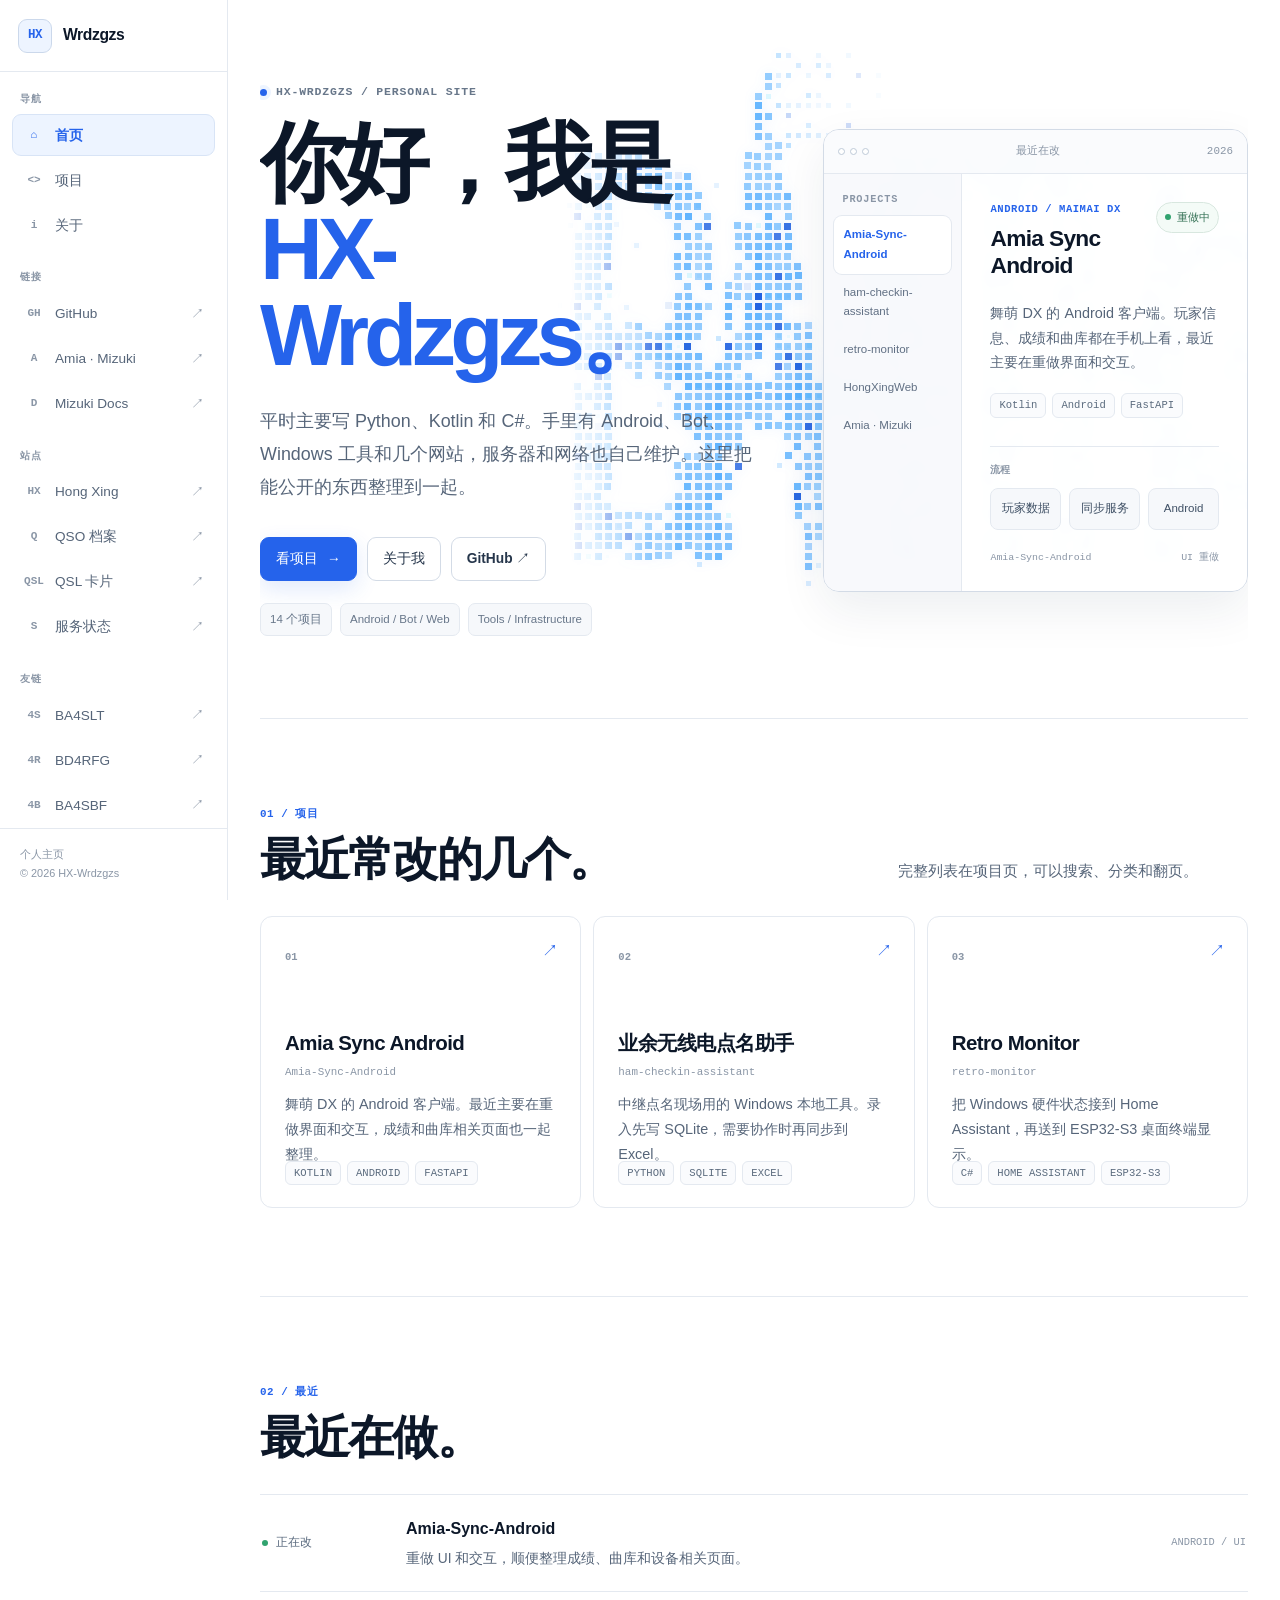
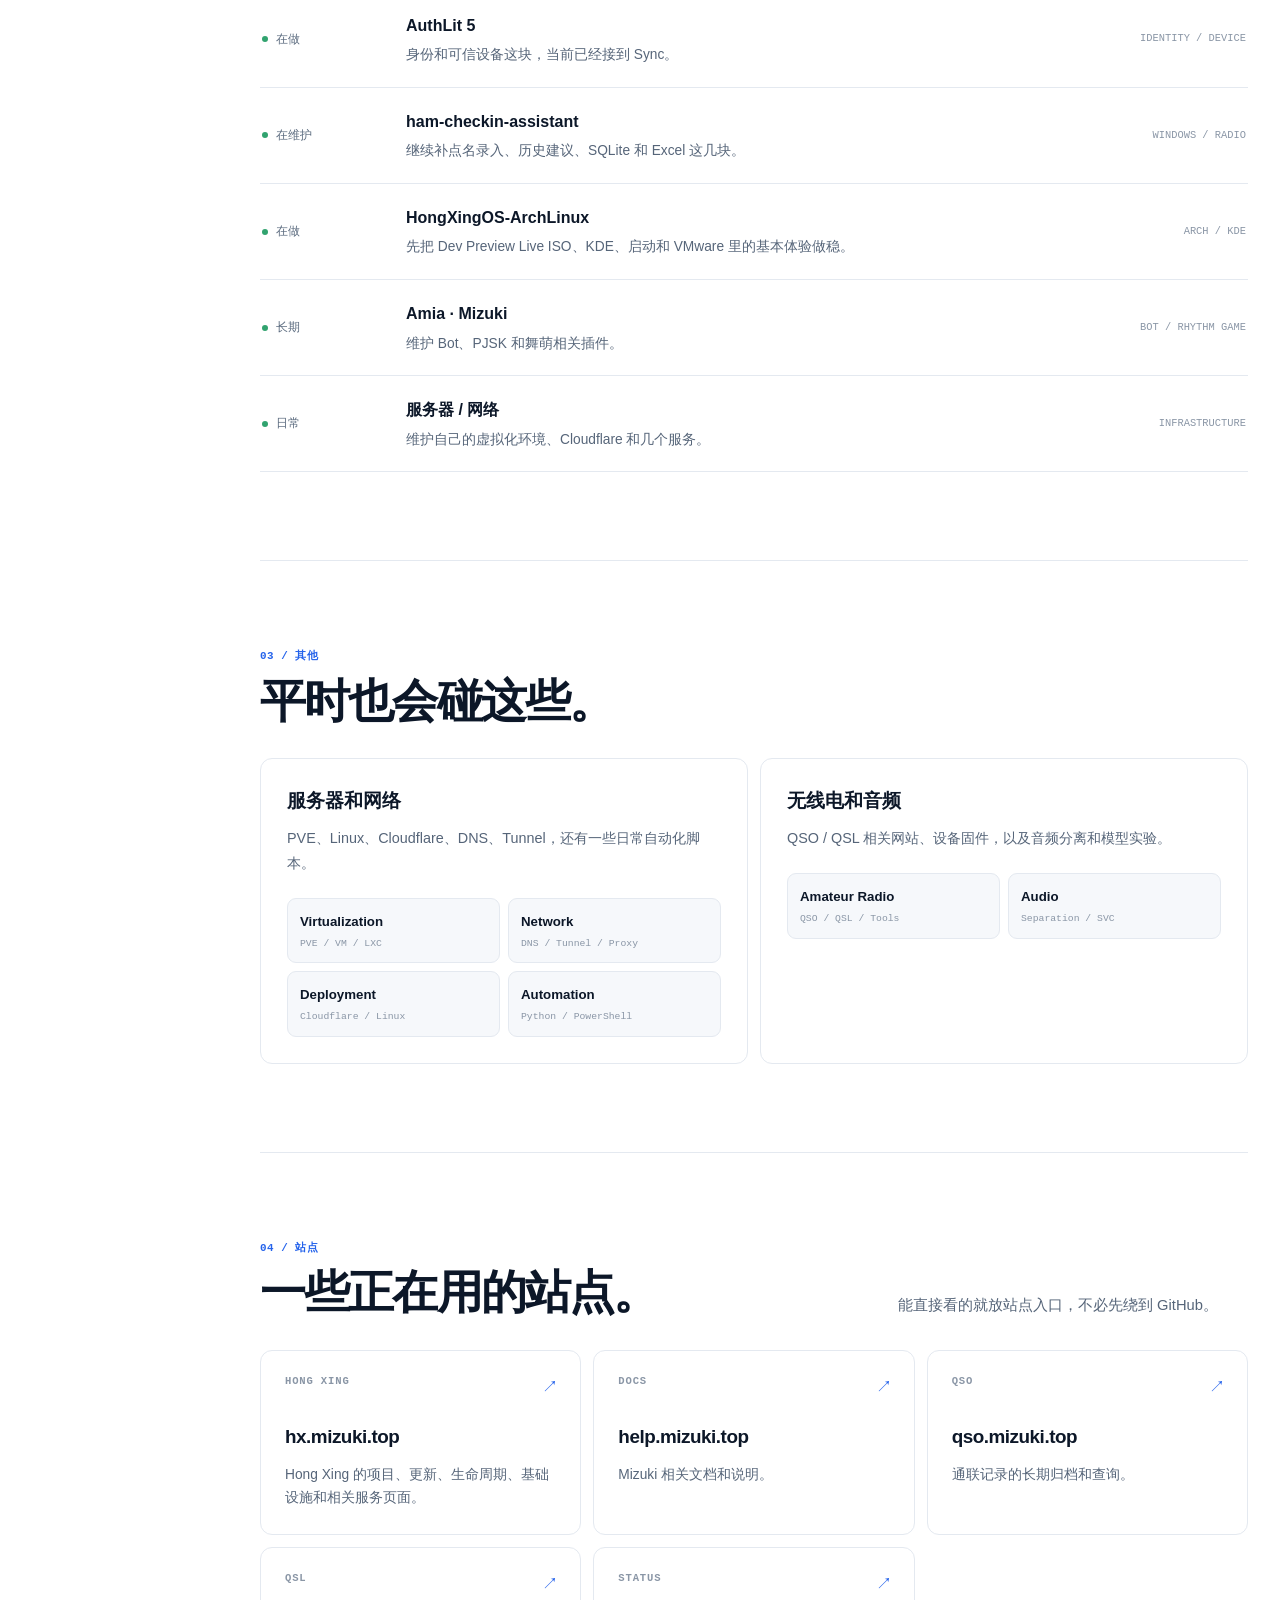
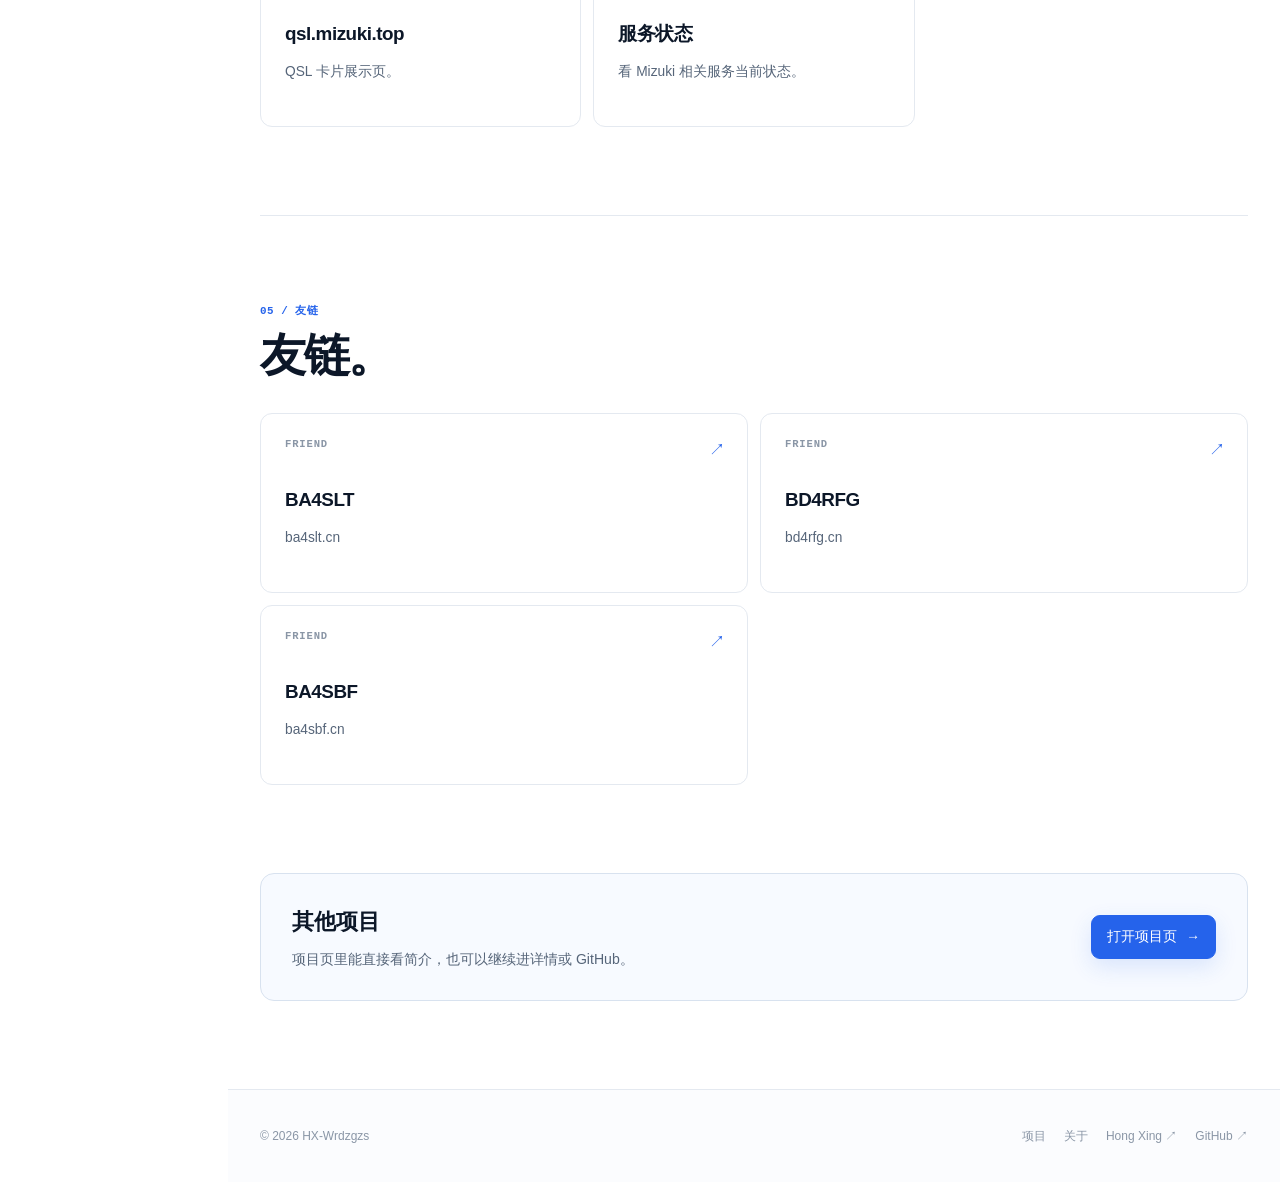
==== index.html @ 71c94f3f "Bump mobile particle cache version" ====
<!doctype html>
<html lang="zh-CN">
<head>
  <meta charset="utf-8" />
  <meta name="viewport" content="width=device-width,initial-scale=1" />
  <meta name="theme-color" content="#ffffff" />
  <meta name="description" content="HX-Wrdzgzs 的个人主页。项目、开发记录和一些常用入口。" />
  <title>HX-Wrdzgzs · 个人主页</title>
  <link rel="stylesheet" href="./home.css?v=20260906-4" />
  <link rel="stylesheet" href="./layout.css?v=20260905-3" data-hx-layout />
  <link rel="stylesheet" href="./hero-particles.css?v=20260907-2" />
</head>
<body>
  <aside class="site-sidebar" aria-label="网站菜单">
    <a class="sidebar-brand" href="./index.html"><span class="sidebar-brand-mark">HX</span><span class="sidebar-brand-text">Wrdzgzs</span></a>
    <div class="sidebar-scroll">
      <section class="sidebar-group"><p class="sidebar-label">导航</p><nav class="sidebar-nav">
        <a class="sidebar-link" href="./index.html" aria-current="page"><span class="sidebar-icon">⌂</span><span>首页</span></a>
        <a class="sidebar-link" href="./projects.html"><span class="sidebar-icon">&lt;&gt;</span><span>项目</span></a>
        <a class="sidebar-link" href="./about.html"><span class="sidebar-icon">i</span><span>关于</span></a>
      </nav></section>
      <section class="sidebar-group"><p class="sidebar-label">链接</p><nav class="sidebar-nav">
        <a class="sidebar-link" href="https://github.com/HX-Wrdzgzs" target="_blank" rel="noreferrer"><span class="sidebar-icon">GH</span><span>GitHub</span><span class="external">↗</span></a>
        <a class="sidebar-link" href="https://github.com/Amia-Mizuki-Dev-Team" target="_blank" rel="noreferrer"><span class="sidebar-icon">A</span><span>Amia · Mizuki</span><span class="external">↗</span></a>
        <a class="sidebar-link" href="https://help.mizuki.top" target="_blank" rel="noreferrer"><span class="sidebar-icon">D</span><span>Mizuki Docs</span><span class="external">↗</span></a>
      </nav></section>
      <section class="sidebar-group" data-sidebar-sites><p class="sidebar-label">站点</p><nav class="sidebar-nav">
        <a class="sidebar-link" href="https://hx.mizuki.top" target="_blank" rel="noreferrer"><span class="sidebar-icon">HX</span><span>Hong Xing</span><span class="external">↗</span></a>
        <a class="sidebar-link" href="https://qso.mizuki.top" target="_blank" rel="noreferrer"><span class="sidebar-icon">Q</span><span>QSO 档案</span><span class="external">↗</span></a>
        <a class="sidebar-link" href="https://qsl.mizuki.top" target="_blank" rel="noreferrer"><span class="sidebar-icon">QSL</span><span>QSL 卡片</span><span class="external">↗</span></a>
        <a class="sidebar-link" href="https://help.mizuki.top/status" target="_blank" rel="noreferrer"><span class="sidebar-icon">S</span><span>服务状态</span><span class="external">↗</span></a>
      </nav></section>
      <section class="sidebar-group" data-sidebar-friends><p class="sidebar-label">友链</p><nav class="sidebar-nav">
        <a class="sidebar-link" href="https://ba4slt.cn" target="_blank" rel="noreferrer"><span class="sidebar-icon">4S</span><span>BA4SLT</span><span class="external">↗</span></a>
        <a class="sidebar-link" href="https://www.bd4rfg.cn" target="_blank" rel="noreferrer"><span class="sidebar-icon">4R</span><span>BD4RFG</span><span class="external">↗</span></a>
        <a class="sidebar-link" href="https://ba4sbf.cn" target="_blank" rel="noreferrer"><span class="sidebar-icon">4B</span><span>BA4SBF</span><span class="external">↗</span></a>
      </nav></section>
    </div>
    <div class="sidebar-footer">个人主页<br>© 2026 HX-Wrdzgzs</div>
  </aside>
  <div class="sidebar-overlay" aria-hidden="true"></div>
  <header class="mobile-header">
    <a class="mobile-brand" href="./index.html"><span class="sidebar-brand-mark">HX</span><span>Wrdzgzs</span></a>
    <button class="mobile-menu-button" type="button" aria-label="打开菜单" aria-expanded="false"><span class="menu-lines"><span></span></span></button>
  </header>

  <div class="page-frame">
    <main>
      <section class="hero app-shell reveal">
        <canvas class="hero-shader" data-hero-shader aria-hidden="true"></canvas>
        <div class="hero-copy">
          <p class="eyebrow"><span class="eyebrow-dot"></span> HX-Wrdzgzs / Personal site</p>
          <h1 class="page-title">你好，我是<br><span class="accent">HX-Wrdzgzs。</span></h1>
          <div class="hero-particle-mobile" aria-hidden="true"><canvas class="hero-shader-mobile" data-hero-shader-mobile></canvas></div>
          <p class="page-lead">平时主要写 Python、Kotlin 和 C#。手里有 Android、Bot、Windows 工具和几个网站，服务器和网络也自己维护。这里把能公开的东西整理到一起。</p>
          <div class="hero-actions">
            <a class="button primary" href="./projects.html">看项目 <span>→</span></a>
            <a class="button" href="./about.html">关于我</a>
            <a class="button ghost" href="https://github.com/HX-Wrdzgzs" target="_blank" rel="noreferrer">GitHub ↗</a>
          </div>
          <div class="hero-meta"><span>14 个项目</span><span>Android / Bot / Web</span><span>Tools / Infrastructure</span></div>
        </div>
        <div class="product-window" aria-label="项目预览">
          <div class="window-bar"><div class="window-dots" aria-hidden="true"><i></i><i></i><i></i></div><span class="window-path">最近在改</span><span class="window-path">2026</span></div>
          <div class="workspace">
            <aside class="workspace-sidebar"><div class="workspace-label">Projects</div>
              <button class="workspace-tab is-active" type="button" data-preview="mizuki">Amia-Sync-Android</button>
              <button class="workspace-tab" type="button" data-preview="ham">ham-checkin-assistant</button>
              <button class="workspace-tab" type="button" data-preview="retro">retro-monitor</button>
              <button class="workspace-tab" type="button" data-preview="hongxing">HongXingWeb</button>
              <button class="workspace-tab" type="button" data-preview="amia">Amia · Mizuki</button>
            </aside>
            <div class="workspace-main">
              <div class="workspace-top"><div><p class="workspace-kicker" data-preview-kicker>ANDROID / MAIMAI DX</p><h2 class="workspace-title" data-preview-title>Amia Sync Android</h2></div><span class="status-pill"><i></i><span data-preview-state>重做中</span></span></div>
              <p class="workspace-desc" data-preview-desc>舞萌 DX 的 Android 客户端。玩家信息、成绩和曲库都在手机上看，最近主要在重做界面和交互。</p>
              <div class="stack-row" data-preview-stack><span class="tech-chip">Kotlin</span><span class="tech-chip">Android</span><span class="tech-chip">FastAPI</span></div>
              <div class="workspace-flow"><div class="flow-label">流程</div><div class="flow-line" data-preview-flow><div class="flow-node">玩家数据</div><div class="flow-node">同步服务</div><div class="flow-node">Android</div></div></div>
              <div class="workspace-footer"><span data-preview-meta-left>Amia-Sync-Android</span><span data-preview-meta-right>UI 重做</span></div>
            </div>
          </div>
        </div>
      </section>

      <section class="section app-shell reveal">
        <div class="section-head"><div><span class="section-index">01 / 项目</span><h2>最近常改的几个。</h2></div><p>完整列表在项目页，可以搜索、分类和翻页。</p></div>
        <div class="feature-grid">
          <a class="feature-card" href="./projects/mizukisync.html"><span class="feature-number">01</span><span class="arrow">↗</span><h3>Amia Sync Android</h3><span class="feature-repo">Amia-Sync-Android</span><p>舞萌 DX 的 Android 客户端。最近主要在重做界面和交互，成绩和曲库相关页面也一起整理。</p><div class="feature-tags"><span>KOTLIN</span><span>ANDROID</span><span>FASTAPI</span></div></a>
          <a class="feature-card" href="./projects/hx-ham.html"><span class="feature-number">02</span><span class="arrow">↗</span><h3>业余无线电点名助手</h3><span class="feature-repo">ham-checkin-assistant</span><p>中继点名现场用的 Windows 本地工具。录入先写 SQLite，需要协作时再同步到 Excel。</p><div class="feature-tags"><span>PYTHON</span><span>SQLITE</span><span>EXCEL</span></div></a>
          <a class="feature-card" href="./projects/retro-monitor.html"><span class="feature-number">03</span><span class="arrow">↗</span><h3>Retro Monitor</h3><span class="feature-repo">retro-monitor</span><p>把 Windows 硬件状态接到 Home Assistant，再送到 ESP32-S3 桌面终端显示。</p><div class="feature-tags"><span>C#</span><span>HOME ASSISTANT</span><span>ESP32-S3</span></div></a>
        </div>
      </section>

      <section class="section app-shell reveal">
        <div class="section-head"><div><span class="section-index">02 / 最近</span><h2>最近在做。</h2></div></div>
        <div class="activity-list">
          <div class="activity-row"><div class="activity-state"><i></i> 正在改</div><div><h3>Amia-Sync-Android</h3><p>重做 UI 和交互，顺便整理成绩、曲库和设备相关页面。</p></div><span class="meta">ANDROID / UI</span></div>
          <div class="activity-row"><div class="activity-state"><i></i> 在做</div><div><h3>AuthLit 5</h3><p>身份和可信设备这块，当前已经接到 Sync。</p></div><span class="meta">IDENTITY / DEVICE</span></div>
          <div class="activity-row"><div class="activity-state"><i></i> 在维护</div><div><h3>ham-checkin-assistant</h3><p>继续补点名录入、历史建议、SQLite 和 Excel 这几块。</p></div><span class="meta">WINDOWS / RADIO</span></div>
          <div class="activity-row"><div class="activity-state"><i></i> 在做</div><div><h3>HongXingOS-ArchLinux</h3><p>先把 Dev Preview Live ISO、KDE、启动和 VMware 里的基本体验做稳。</p></div><span class="meta">ARCH / KDE</span></div>
          <div class="activity-row"><div class="activity-state"><i></i> 长期</div><div><h3>Amia · Mizuki</h3><p>维护 Bot、PJSK 和舞萌相关插件。</p></div><span class="meta">BOT / RHYTHM GAME</span></div>
          <div class="activity-row"><div class="activity-state"><i></i> 日常</div><div><h3>服务器 / 网络</h3><p>维护自己的虚拟化环境、Cloudflare 和几个服务。</p></div><span class="meta">INFRASTRUCTURE</span></div>
        </div>
      </section>

      <section class="section app-shell reveal">
        <div class="section-head"><div><span class="section-index">03 / 其他</span><h2>平时也会碰这些。</h2></div></div>
        <div class="secondary-grid">
          <div class="info-panel"><h3>服务器和网络</h3><p>PVE、Linux、Cloudflare、DNS、Tunnel，还有一些日常自动化脚本。</p><div class="topic-grid"><div class="topic"><strong>Virtualization</strong><span>PVE / VM / LXC</span></div><div class="topic"><strong>Network</strong><span>DNS / Tunnel / Proxy</span></div><div class="topic"><strong>Deployment</strong><span>Cloudflare / Linux</span></div><div class="topic"><strong>Automation</strong><span>Python / PowerShell</span></div></div></div>
          <div class="info-panel"><h3>无线电和音频</h3><p>QSO / QSL 相关网站、设备固件，以及音频分离和模型实验。</p><div class="topic-grid"><div class="topic"><strong>Amateur Radio</strong><span>QSO / QSL / Tools</span></div><div class="topic"><strong>Audio</strong><span>Separation / SVC</span></div></div></div>
        </div>
      </section>

      <section class="section app-shell reveal">
        <div class="section-head"><div><span class="section-index">04 / 站点</span><h2>一些正在用的站点。</h2></div><p>能直接看的就放站点入口，不必先绕到 GitHub。</p></div>
        <div class="site-link-grid">
          <a class="site-link-card" href="https://hx.mizuki.top" target="_blank" rel="noreferrer"><span class="site-link-type">HONG XING</span><h3>hx.mizuki.top</h3><p>Hong Xing 的项目、更新、生命周期、基础设施和相关服务页面。</p><span class="site-link-arrow">↗</span></a>
          <a class="site-link-card" href="https://help.mizuki.top" target="_blank" rel="noreferrer"><span class="site-link-type">DOCS</span><h3>help.mizuki.top</h3><p>Mizuki 相关文档和说明。</p><span class="site-link-arrow">↗</span></a>
          <a class="site-link-card" href="https://qso.mizuki.top" target="_blank" rel="noreferrer"><span class="site-link-type">QSO</span><h3>qso.mizuki.top</h3><p>通联记录的长期归档和查询。</p><span class="site-link-arrow">↗</span></a>
          <a class="site-link-card" href="https://qsl.mizuki.top" target="_blank" rel="noreferrer"><span class="site-link-type">QSL</span><h3>qsl.mizuki.top</h3><p>QSL 卡片展示页。</p><span class="site-link-arrow">↗</span></a>
          <a class="site-link-card" href="https://help.mizuki.top/status" target="_blank" rel="noreferrer"><span class="site-link-type">STATUS</span><h3>服务状态</h3><p>看 Mizuki 相关服务当前状态。</p><span class="site-link-arrow">↗</span></a>
        </div>
      </section>

      <section class="section app-shell reveal">
        <div class="section-head"><div><span class="section-index">05 / 友链</span><h2>友链。</h2></div></div>
        <div class="site-link-grid friend-link-grid">
          <a class="site-link-card" href="https://ba4slt.cn" target="_blank" rel="noreferrer"><span class="site-link-type">FRIEND</span><h3>BA4SLT</h3><p>ba4slt.cn</p><span class="site-link-arrow">↗</span></a>
          <a class="site-link-card" href="https://www.bd4rfg.cn" target="_blank" rel="noreferrer"><span class="site-link-type">FRIEND</span><h3>BD4RFG</h3><p>bd4rfg.cn</p><span class="site-link-arrow">↗</span></a>
          <a class="site-link-card" href="https://ba4sbf.cn" target="_blank" rel="noreferrer"><span class="site-link-type">FRIEND</span><h3>BA4SBF</h3><p>ba4sbf.cn</p><span class="site-link-arrow">↗</span></a>
        </div>
      </section>

      <section class="cta-band app-shell reveal"><div class="cta-inner"><div><h2>其他项目</h2><p>项目页里能直接看简介，也可以继续进详情或 GitHub。</p></div><a class="button primary" href="./projects.html">打开项目页 <span>→</span></a></div></section>
    </main>
    <footer class="site-footer"><div class="footer-inner app-shell"><span>© 2026 HX-Wrdzgzs</span><div class="footer-links"><a href="./projects.html">项目</a><a href="./about.html">关于</a><a href="https://hx.mizuki.top" target="_blank" rel="noreferrer">Hong Xing ↗</a><a href="https://github.com/HX-Wrdzgzs" target="_blank" rel="noreferrer">GitHub ↗</a></div></div></footer>
  </div>
  <script src="./home.js?v=20260906-4"></script>
  <script src="./hero-mobile.js?v=20260907-3"></script>
</body>
</html>
---- home.css ----
*{box-sizing:border-box}
:root{
  --canvas:#fff;
  --canvas-soft:#f6f8fb;
  --surface:#fff;
  --ink:#0c1728;
  --muted:#566579;
  --subtle:#8a96a6;
  --line:#e4e9f0;
  --line-strong:#d3dbe6;
  --accent:#2563eb;
  --accent-hover:#1d4ed8;
  --accent-soft:#edf4ff;
  --success:#23966a;
  --sidebar:248px;
  --shell:1160px;
  --sans:Inter,ui-sans-serif,-apple-system,BlinkMacSystemFont,"Segoe UI","Noto Sans SC","PingFang SC","Microsoft YaHei",sans-serif;
  --mono:ui-monospace,"SFMono-Regular",Menlo,Consolas,monospace;
}
html{background:var(--canvas);color-scheme:light;scroll-behavior:smooth;overflow-x:hidden}
body{margin:0;min-width:320px;max-width:100%;overflow-x:hidden;background:var(--canvas);color:var(--ink);font-family:var(--sans);line-height:1.72;-webkit-font-smoothing:antialiased}
a{color:inherit;text-decoration:none}button,input{font:inherit}button,a{-webkit-tap-highlight-color:transparent}button{color:inherit}::selection{background:#dbeafe;color:#0c1728}:focus-visible{outline:2px solid var(--accent);outline-offset:3px}
.app-shell{width:min(calc(100% - 64px),var(--shell));margin-inline:auto}

/* desktop sidebar */
.site-sidebar{position:fixed;inset:0 auto 0 0;z-index:80;width:var(--sidebar);display:flex;flex-direction:column;border-right:1px solid var(--line);background:#fbfcfe}
.sidebar-brand{height:84px;padding:0 22px;display:flex;align-items:center;gap:11px;border-bottom:1px solid var(--line);font-weight:700;letter-spacing:-.025em}
.sidebar-brand-mark{display:grid;place-items:center;width:34px;height:34px;border:1px solid #c9d8ee;border-radius:10px;background:var(--accent-soft);color:var(--accent);font:700 .78rem/1 var(--mono)}
.sidebar-brand-text{font-size:1rem}
.sidebar-scroll{padding:20px 12px;overflow:auto;overscroll-behavior:contain}
.sidebar-group+.sidebar-group{margin-top:26px}.sidebar-label{margin:0 10px 8px;color:var(--subtle);font:600 .65rem/1.2 var(--mono);letter-spacing:.08em;text-transform:uppercase}
.sidebar-nav{display:grid;gap:3px}.sidebar-link{min-height:42px;padding:0 11px;display:flex;align-items:center;gap:11px;border-radius:9px;color:#526175;font-size:.88rem;transition:background .16s ease,color .16s ease}.sidebar-link:hover{background:#f1f5fa;color:var(--ink)}.sidebar-link[aria-current="page"]{background:var(--accent-soft);color:var(--accent);font-weight:650}.sidebar-icon{width:18px;height:18px;display:grid;place-items:center;color:#768497}.sidebar-link[aria-current="page"] .sidebar-icon{color:var(--accent)}.sidebar-link .external{margin-left:auto;color:#a2acb9;font-size:.8rem}
.sidebar-note{margin:8px 10px 0;color:#9aa5b2;font-size:.72rem;line-height:1.55}
.sidebar-footer{margin-top:auto;padding:18px 22px;border-top:1px solid var(--line);color:#9aa5b2;font-size:.7rem;line-height:1.6}
.page-frame{min-height:100svh;margin-left:var(--sidebar)}
.mobile-header,.sidebar-overlay{display:none}

/* type and common elements */
.eyebrow{display:flex;align-items:center;gap:9px;margin:0 0 20px;color:#68778a;font:600 .72rem/1.4 var(--mono);letter-spacing:.07em;text-transform:uppercase}.eyebrow-dot{width:7px;height:7px;border-radius:50%;background:var(--accent);box-shadow:0 0 0 4px var(--accent-soft)}
.page-title{margin:0;color:var(--ink);font-size:clamp(3rem,6.8vw,6.1rem);font-weight:660;line-height:.99;letter-spacing:-.06em}.accent{color:var(--accent)}
.page-lead{max-width:760px;margin:26px 0 0;color:var(--muted);font-size:clamp(1.02rem,1.4vw,1.18rem);line-height:1.86}
.button{min-height:44px;padding:0 15px;display:inline-flex;align-items:center;justify-content:center;gap:9px;border:1px solid var(--line-strong);border-radius:9px;background:#fff;color:#26364b;font-size:.86rem;font-weight:560;cursor:pointer;transition:transform .16s ease,border-color .16s ease,background .16s ease,color .16s ease,box-shadow .16s ease}.button:hover{transform:translateY(-1px);border-color:#b8c5d6;background:#fbfcfe}.button.primary{border-color:var(--accent);background:var(--accent);color:#fff;box-shadow:0 8px 22px rgba(37,99,235,.14)}.button.primary:hover{border-color:var(--accent-hover);background:var(--accent-hover)}.button.ghost{background:transparent}

/* home */
.hero{position:relative;isolation:isolate;min-height:700px;padding:84px 0 82px;display:grid;grid-template-columns:minmax(0,1fr) minmax(400px,.85fr);gap:64px;align-items:center;overflow:hidden}.hero-copy,.product-window{position:relative;z-index:2}.hero-shader{position:absolute;z-index:0;inset:-4% -2% -2% 28%;width:74%;height:106%;pointer-events:none;opacity:1;mask-image:linear-gradient(90deg,transparent 0,#000 12%,#000 100%);-webkit-mask-image:linear-gradient(90deg,transparent 0,#000 12%,#000 100%)}.hero::after{content:"";position:absolute;z-index:1;inset:auto 0 0 28%;height:24%;pointer-events:none;background:linear-gradient(180deg,transparent,rgba(255,255,255,.72) 76%,#fff)}.hero-actions{display:flex;flex-wrap:wrap;gap:10px;margin-top:32px}.hero-meta{display:flex;flex-wrap:wrap;gap:8px;margin-top:22px}.hero-meta span{padding:6px 9px;border:1px solid var(--line);border-radius:7px;background:var(--canvas-soft);color:#68778a;font-size:.72rem}
.product-window{overflow:hidden;border:1px solid var(--line-strong);border-radius:16px;background:#fff;box-shadow:0 18px 48px rgba(17,35,62,.08)}.window-bar{height:44px;padding:0 14px;display:flex;align-items:center;gap:12px;border-bottom:1px solid var(--line);background:#fafbfd;color:var(--subtle);font:500 .68rem/1 var(--mono)}.window-dots{display:flex;gap:5px;margin-right:auto}.window-dots i{width:7px;height:7px;border:1px solid #bec9d7;border-radius:50%;background:#fff}.window-path+.window-path{margin-left:auto}.workspace{min-height:408px;display:grid;grid-template-columns:138px 1fr}.workspace-sidebar{padding:16px 10px;border-right:1px solid var(--line);background:#f7f9fc}.workspace-label{padding:4px 8px 12px;color:var(--subtle);font:600 .64rem/1 var(--mono);letter-spacing:.08em;text-transform:uppercase}.workspace-tab{width:100%;padding:9px;border:0;border-radius:8px;background:transparent;color:#617084;text-align:left;font-size:.72rem;overflow-wrap:anywhere;cursor:pointer}.workspace-tab:hover{background:#fff;color:var(--ink)}.workspace-tab.is-active{background:#fff;color:var(--accent);font-weight:650;box-shadow:0 0 0 1px var(--line)}.workspace-main{padding:28px;display:flex;flex-direction:column}.workspace-top{display:flex;align-items:flex-start;justify-content:space-between;gap:18px}.workspace-kicker{margin:0 0 8px;color:var(--accent);font:600 .66rem/1.4 var(--mono);letter-spacing:.05em}.workspace-title{margin:0;font-size:1.42rem;line-height:1.22;letter-spacing:-.03em;overflow-wrap:anywhere}.status-pill{display:inline-flex;align-items:center;gap:6px;padding:5px 8px;border:1px solid #d8e7df;border-radius:999px;background:#f4fbf7;color:#357256;font-size:.69rem;white-space:nowrap}.status-pill i,.activity-state i{width:6px;height:6px;border-radius:50%;background:#31a36f}.workspace-desc{margin:21px 0 0;color:var(--muted);font-size:.9rem}.stack-row,.card-tags,.feature-tags{display:flex;flex-wrap:wrap;gap:6px;margin-top:18px}.tech-chip,.card-tags span,.feature-tags span{padding:5px 8px;border:1px solid var(--line);border-radius:6px;background:#fafbfd;color:#5b6b7e;font:500 .66rem/1.2 var(--mono)}.workspace-flow{margin-top:28px;padding-top:19px;border-top:1px solid var(--line)}.flow-label{margin-bottom:12px;color:var(--subtle);font:600 .63rem/1 var(--mono)}.flow-line{display:grid;grid-template-columns:repeat(3,minmax(0,1fr));gap:8px}.flow-node{padding:10px 8px;border:1px solid var(--line);border-radius:8px;background:var(--canvas-soft);color:#3f5065;text-align:center;font-size:.72rem}.workspace-footer{margin-top:auto;padding-top:23px;display:flex;justify-content:space-between;gap:18px;color:var(--subtle);font:500 .62rem/1 var(--mono)}
.section{padding:88px 0;border-top:1px solid var(--line)}.section-head{margin-bottom:32px;display:grid;grid-template-columns:minmax(0,1fr) minmax(220px,350px);gap:52px;align-items:end}.section-index{display:block;margin-bottom:12px;color:var(--accent);font:600 .68rem/1.4 var(--mono);letter-spacing:.05em}.section-head h2{margin:0;font-size:clamp(2rem,3.6vw,3.2rem);line-height:1.08;letter-spacing:-.04em;font-weight:630}.section-head p{margin:0;color:var(--muted);font-size:.92rem}.feature-grid{display:grid;grid-template-columns:repeat(3,minmax(0,1fr));gap:12px}.feature-card{position:relative;min-height:292px;padding:24px;border:1px solid var(--line);border-radius:12px;background:#fff;transition:transform .18s ease,border-color .18s ease,box-shadow .18s ease}.feature-card:hover{transform:translateY(-3px);border-color:#cad5e4;box-shadow:0 14px 34px rgba(17,35,62,.07)}.feature-number{color:var(--subtle);font:600 .66rem/1 var(--mono)}.feature-card .arrow{position:absolute;right:22px;top:20px;color:var(--accent)}.feature-card h3{margin:56px 0 4px;font-size:1.28rem;letter-spacing:-.025em}.feature-repo{display:block;margin-bottom:12px;color:var(--subtle);font:500 .68rem/1.5 var(--mono);overflow-wrap:anywhere}.feature-card p{margin:0;color:var(--muted);font-size:.9rem}.feature-tags{position:absolute;left:24px;right:24px;bottom:22px}.activity-list{border-top:1px solid var(--line)}.activity-row{display:grid;grid-template-columns:120px minmax(0,1fr) 160px;gap:24px;align-items:center;padding:20px 2px;border-bottom:1px solid var(--line)}.activity-state{display:flex;align-items:center;gap:8px;color:#5b6b7f;font-size:.76rem}.activity-row h3{margin:0 0 4px;font-size:1rem}.activity-row p{margin:0;color:var(--muted);font-size:.86rem}.activity-row .meta{justify-self:end;color:var(--subtle);font:500 .65rem/1.3 var(--mono);text-align:right}.secondary-grid{display:grid;grid-template-columns:repeat(2,minmax(0,1fr));gap:12px}.info-panel{padding:26px;border:1px solid var(--line);border-radius:12px;background:#fff}.info-panel h3{margin:0 0 9px;font-size:1.16rem}.info-panel>p{margin:0;color:var(--muted);font-size:.9rem}.topic-grid{display:grid;grid-template-columns:repeat(2,minmax(0,1fr));gap:8px;margin-top:22px}.topic{padding:12px;border:1px solid var(--line);border-radius:9px;background:var(--canvas-soft)}.topic strong{display:block;font-size:.83rem}.topic span{display:block;margin-top:3px;color:var(--subtle);font:500 .61rem/1.4 var(--mono)}.cta-band{padding:0 0 88px}.cta-inner{padding:29px 31px;display:flex;align-items:center;justify-content:space-between;gap:30px;border:1px solid #d8e2ef;border-radius:14px;background:#f7faff}.cta-inner h2{margin:0 0 6px;font-size:1.38rem}.cta-inner p{margin:0;color:var(--muted);font-size:.88rem}.site-footer{border-top:1px solid var(--line);background:#fbfcfe}.footer-inner{min-height:92px;display:flex;align-items:center;justify-content:space-between;gap:24px;color:var(--subtle);font-size:.75rem}.footer-links{display:flex;gap:18px}.footer-links a:hover{color:var(--accent)}

/* projects */
.page-hero{padding:84px 0 52px}.page-hero .page-title{font-size:clamp(3.3rem,7vw,5.8rem)}.page-count{margin-top:25px;color:var(--subtle);font:500 .72rem/1.4 var(--mono)}.page-count span{color:var(--ink);font-weight:700}.project-toolbar{position:sticky;top:0;z-index:35;border-top:1px solid var(--line);border-bottom:1px solid var(--line);background:rgba(255,255,255,.94);backdrop-filter:blur(18px)}.toolbar-inner{min-height:74px;display:flex;align-items:center;gap:18px;justify-content:space-between}.search-box{width:min(340px,100%);min-height:42px;padding:0 10px;display:flex;align-items:center;gap:9px;border:1px solid var(--line-strong);border-radius:9px;background:#fff}.search-box:focus-within{border-color:#94b7f5;box-shadow:0 0 0 3px var(--accent-soft)}.search-icon,.search-hint{color:var(--subtle)}.search-box input{min-width:0;flex:1;border:0;outline:0;background:transparent;color:var(--ink);font-size:.84rem}.search-box input::placeholder{color:#99a4b1}.search-hint{font:500 .66rem/1 var(--mono)}.filters{display:flex;flex-wrap:wrap;gap:6px;justify-content:flex-end;overflow:visible}.filter{padding:8px 11px;border:1px solid transparent;border-radius:8px;background:transparent;color:#66758a;font-size:.78rem;cursor:pointer}.filter:hover{background:var(--canvas-soft);color:var(--ink)}.filter.is-active{border-color:#d6e3f8;background:var(--accent-soft);color:var(--accent);font-weight:650}.project-results{padding:32px 0 88px}.results-head{margin-bottom:14px;display:flex;justify-content:space-between;gap:20px;color:var(--subtle);font:500 .68rem/1.4 var(--mono)}.project-grid{display:grid;grid-template-columns:repeat(2,minmax(0,1fr));gap:12px}.project-card{min-width:0;min-height:340px;padding:23px;display:flex;flex-direction:column;border:1px solid var(--line);border-radius:12px;background:#fff;transition:transform .18s ease,border-color .18s ease,box-shadow .18s ease}.project-card:hover{transform:translateY(-2px);border-color:#c9d4e3;box-shadow:0 12px 30px rgba(17,35,62,.06)}.card-top{display:flex;align-items:center;justify-content:space-between;gap:14px;color:var(--subtle);font:500 .66rem/1.4 var(--mono)}.card-state{display:inline-flex;align-items:center;gap:6px;white-space:nowrap}.card-state i{width:6px;height:6px;border-radius:50%;background:#a8b2bf}.card-state.live i{background:var(--success)}.project-card h2{margin:30px 0 2px;font-size:1.45rem;line-height:1.2;letter-spacing:-.03em}.repo-name{color:var(--subtle);font:500 .69rem/1.5 var(--mono);overflow-wrap:anywhere}.project-summary{margin:17px 0 0;color:#34465d;font-size:.94rem;line-height:1.75}.project-detail{margin:8px 0 0;color:var(--muted);font-size:.86rem;line-height:1.75}.card-tags{margin-top:20px}.card-actions{margin-top:auto;padding-top:19px;border-top:1px solid var(--line);display:flex;align-items:flex-start;justify-content:space-between;gap:12px;flex-wrap:wrap}.card-actions-left{display:flex;gap:13px;flex-wrap:wrap}.text-link,.repo-link{padding:0;border:0;background:none;color:#40536a;font-size:.78rem;cursor:pointer}.text-link:hover,.repo-link:hover{color:var(--accent)}.repo-link{font:600 .66rem/1.5 var(--mono);letter-spacing:.04em}.empty-state{padding:70px 20px;text-align:center;border:1px dashed var(--line-strong);border-radius:12px;color:var(--muted)}.empty-state strong,.empty-state span{display:block}.pagination{margin-top:24px;display:flex;justify-content:center;gap:6px}.page-btn{min-width:38px;height:38px;padding:0 10px;border:1px solid var(--line);border-radius:8px;background:#fff;color:#5c6b7e;cursor:pointer}.page-btn:hover:not(:disabled){border-color:#b9c7d9;color:var(--ink)}.page-btn.is-active{border-color:var(--accent);background:var(--accent);color:#fff}.page-btn:disabled{opacity:.38;cursor:default}
.modal-backdrop{position:fixed;inset:0;z-index:120;padding:24px;display:grid;place-items:center;background:rgba(12,23,40,.24);backdrop-filter:blur(6px);opacity:0;visibility:hidden;transition:.18s ease}.modal-backdrop.is-open{opacity:1;visibility:visible}.project-modal{width:min(620px,100%);max-height:min(760px,calc(100svh - 48px));overflow:auto;border:1px solid var(--line-strong);border-radius:14px;background:#fff;box-shadow:0 26px 80px rgba(17,35,62,.18);transform:translateY(10px);transition:transform .18s ease}.modal-backdrop.is-open .project-modal{transform:none}.modal-head{height:52px;padding:0 17px;display:flex;align-items:center;justify-content:space-between;border-bottom:1px solid var(--line);color:var(--subtle);font:600 .66rem/1 var(--mono)}.modal-close{width:34px;height:34px;border:0;border-radius:8px;background:transparent;color:#64748b;font-size:1.4rem;cursor:pointer}.modal-close:hover{background:var(--canvas-soft);color:var(--ink)}.modal-body{padding:25px}.modal-body h2{margin:0;font-size:1.7rem;letter-spacing:-.035em}.modal-repo{display:block;margin-top:4px;color:var(--subtle);font:500 .7rem/1.5 var(--mono);overflow-wrap:anywhere}.modal-summary{margin:19px 0 0;color:#34465d;font-size:.97rem}.modal-section{margin-top:22px;padding-top:20px;border-top:1px solid var(--line)}.modal-section label{display:block;margin-bottom:8px;color:var(--subtle);font:600 .64rem/1.3 var(--mono)}.modal-section p{margin:0;color:var(--muted);font-size:.9rem}.modal-actions{margin-top:25px;display:flex;gap:8px;flex-wrap:wrap}

/* about */
.about-hero{padding:84px 0 64px;display:grid;grid-template-columns:minmax(0,1fr) minmax(320px,.7fr);gap:70px;align-items:end}.about-facts{border-top:1px solid var(--line)}.about-fact{padding:14px 0;display:flex;align-items:center;justify-content:space-between;gap:24px;border-bottom:1px solid var(--line)}.about-fact span{color:var(--subtle);font-size:.76rem}.about-fact strong{font-size:.82rem;text-align:right}.about-copy{padding:64px 0;display:grid;grid-template-columns:180px minmax(0,760px);gap:62px;border-top:1px solid var(--line)}.about-copy>h2{margin:0;color:var(--accent);font:600 .7rem/1.5 var(--mono)}.prose p{margin:0 0 15px;color:var(--muted);font-size:1rem;line-height:1.88}.work-grid{display:grid;grid-template-columns:repeat(3,minmax(0,1fr));gap:9px}.work-card{padding:18px;border:1px solid var(--line);border-radius:10px;background:#fff}.work-card small{color:var(--subtle);font:600 .61rem/1 var(--mono)}.work-card h3{margin:22px 0 7px;font-size:1rem}.work-card p{margin:0;color:var(--muted);font-size:.84rem}.link-list{border-top:1px solid var(--line)}.link-row{padding:16px 2px;display:grid;grid-template-columns:130px minmax(0,1fr) 20px;gap:20px;align-items:center;border-bottom:1px solid var(--line)}.link-row span{color:var(--subtle);font:500 .64rem/1.4 var(--mono)}.link-row strong{font-size:.88rem}.link-row i{font-style:normal;color:var(--accent)}

.reveal{opacity:0;transform:translateY(12px)}.reveal.is-visible{opacity:1;transform:none;transition:opacity .48s ease,transform .48s ease}

@media(max-width:1050px){.hero{grid-template-columns:1fr;min-height:0;gap:44px}.product-window{max-width:720px}.feature-grid{grid-template-columns:1fr 1fr}.feature-card:last-child{grid-column:1/-1}.about-hero{grid-template-columns:1fr;gap:38px}}
@media(max-width:900px){
  :root{--sidebar:0px}.app-shell{width:min(calc(100% - 32px),var(--shell))}.page-frame{margin-left:0;padding-top:64px}.site-sidebar{width:min(84vw,318px);transform:translateX(-102%);box-shadow:0 24px 70px rgba(17,35,62,.16);transition:transform .22s ease}.site-sidebar.is-open{transform:none}.sidebar-overlay{position:fixed;inset:0;z-index:70;display:block;background:rgba(12,23,40,.2);backdrop-filter:blur(3px);opacity:0;visibility:hidden;transition:.2s ease}.sidebar-overlay.is-open{opacity:1;visibility:visible}.mobile-header{position:fixed;inset:0 0 auto 0;z-index:65;height:64px;padding:0 16px;display:flex;align-items:center;justify-content:space-between;border-bottom:1px solid var(--line);background:rgba(255,255,255,.94);backdrop-filter:blur(18px)}.mobile-brand{display:flex;align-items:center;gap:9px;font-weight:700}.mobile-brand .sidebar-brand-mark{width:32px;height:32px}.mobile-menu-button{width:42px;height:42px;border:1px solid var(--line);border-radius:9px;background:#fff;display:grid;place-items:center;cursor:pointer}.menu-lines{width:18px;height:14px;position:relative}.menu-lines::before,.menu-lines::after,.menu-lines span{content:"";position:absolute;left:0;width:18px;height:1.5px;border-radius:2px;background:#334155;transition:.2s ease}.menu-lines::before{top:1px}.menu-lines span{top:6px}.menu-lines::after{top:11px}.mobile-menu-button.is-open .menu-lines::before{top:6px;transform:rotate(45deg)}.mobile-menu-button.is-open .menu-lines span{opacity:0}.mobile-menu-button.is-open .menu-lines::after{top:6px;transform:rotate(-45deg)}
  .project-toolbar{top:64px}.toolbar-inner{padding:12px 0;display:grid;gap:10px}.search-box{width:100%}.filters{width:100%;display:grid;grid-template-columns:repeat(2,minmax(0,1fr));gap:7px}.filter{min-height:40px;border-color:var(--line);background:#fff}.filter:first-child{grid-column:1/-1}.project-grid{grid-template-columns:1fr}.project-card{min-height:0}.card-actions{align-items:center}.hero{padding-top:60px}.feature-grid{grid-template-columns:1fr}.feature-card:last-child{grid-column:auto}.section-head{grid-template-columns:1fr;gap:14px}.activity-row{grid-template-columns:100px minmax(0,1fr);gap:14px}.activity-row .meta{display:none}.about-copy{grid-template-columns:1fr;gap:18px}.work-grid{grid-template-columns:1fr}.link-row{grid-template-columns:100px minmax(0,1fr) 20px}
}
@media(max-width:620px){
  .app-shell{width:min(calc(100% - 28px),var(--shell))}.page-title{font-size:clamp(2.8rem,14vw,4.5rem)}.hero{padding:48px 0 62px;gap:34px}.hero-meta{display:grid;grid-template-columns:1fr}.product-window{border-radius:13px}.workspace{grid-template-columns:1fr}.workspace-sidebar{padding:10px;display:grid;grid-template-columns:repeat(2,minmax(0,1fr));gap:6px;border-right:0;border-bottom:1px solid var(--line)}.workspace-label{display:none}.workspace-main{padding:21px}.flow-line{grid-template-columns:1fr}.workspace-footer{display:none}.section{padding:68px 0}.feature-card{min-height:300px}.secondary-grid,.topic-grid{grid-template-columns:1fr}.cta-inner{padding:24px;align-items:flex-start;flex-direction:column}.footer-inner{padding:24px 0;align-items:flex-start;flex-direction:column}.project-results{padding-top:24px}.results-head span:last-child{display:none}.project-card{padding:20px}.project-card h2{margin-top:24px;font-size:1.32rem}.card-actions{padding-top:17px;display:grid;grid-template-columns:1fr}.card-actions-left{gap:14px}.repo-link{justify-self:start}.modal-backdrop{padding:12px}.modal-body{padding:21px}.about-hero{padding:56px 0 48px}.about-fact{align-items:flex-start;flex-direction:column;gap:4px}.about-fact strong{text-align:left}.link-row{grid-template-columns:1fr 20px;gap:6px 12px}.link-row span{grid-column:1/-1}.link-row i{grid-column:2;grid-row:2}.sidebar-brand{height:72px}
}
@media(max-width:1050px){.hero-shader{inset:0 0 auto 24%;width:76%;height:58%;opacity:.72}.hero::after{inset:20% 0 auto 18%;height:42%;background:linear-gradient(180deg,transparent,rgba(255,255,255,.94) 76%,#fff)}}
@media(max-width:620px){.hero-shader{inset:0 -18% auto 22%;width:96%;height:50%;opacity:.58}.hero::after{inset:10% -10% auto 12%;height:44%}}
@media(prefers-reduced-motion:reduce){html{scroll-behavior:auto}.reveal{opacity:1;transform:none}.reveal.is-visible{transition:none}.site-sidebar,.sidebar-overlay,.mobile-menu-button *{transition:none!important}.hero-shader{opacity:.46}}
---- layout.css ----
/* Shared application shell: persistent desktop sidebar + mobile drawer */
.site-sidebar{position:fixed;inset:0 auto 0 0;z-index:80;width:228px;display:flex;flex-direction:column;border-right:1px solid var(--line);background:rgba(255,255,255,.98);box-shadow:1px 0 0 rgba(255,255,255,.6)}
.sidebar-brand{height:72px;padding:0 18px;display:flex;align-items:center;gap:11px;border-bottom:1px solid var(--line);font-weight:700;letter-spacing:-.025em}
.sidebar-brand-mark{display:grid;place-items:center;width:34px;height:34px;flex:0 0 34px;border:1px solid #cbd8eb;border-radius:9px;background:var(--accent-soft);color:var(--accent);font:700 .78rem/1 var(--mono)}
.sidebar-brand-text{font-size:.98rem}
.sidebar-scroll{flex:1;overflow:auto;padding:20px 12px}
.sidebar-group+.sidebar-group{margin-top:24px}
.sidebar-label{margin:0 8px 8px;color:var(--subtle);font:600 .64rem/1.4 var(--mono);letter-spacing:.08em;text-transform:uppercase}
.sidebar-nav{display:grid;gap:3px}
.sidebar-link{min-height:42px;padding:0 10px;display:flex;align-items:center;gap:10px;border:1px solid transparent;border-radius:9px;color:var(--muted);font-size:.85rem;transition:background .16s ease,border-color .16s ease,color .16s ease,transform .16s ease}
.sidebar-link:hover{background:var(--canvas-soft);color:var(--ink)}
.sidebar-link[aria-current="page"]{border-color:#d8e4f6;background:var(--accent-soft);color:var(--accent);font-weight:650}
.sidebar-icon{width:22px;flex:0 0 22px;color:var(--subtle);font:650 .69rem/1 var(--mono);text-align:center}
.sidebar-link[aria-current="page"] .sidebar-icon{color:var(--accent)}
.sidebar-link .external{margin-left:auto;color:var(--subtle)}
.sidebar-footer{padding:16px 20px 18px;border-top:1px solid var(--line);color:var(--subtle);font-size:.68rem;line-height:1.7}
.page-frame{min-width:0;margin-left:228px}
.mobile-header,.sidebar-overlay{display:none}

/* Project page: no visible horizontal scrollbars and no divider through actions */
.project-toolbar{top:0}
.filters{scrollbar-width:none}
.filters::-webkit-scrollbar{display:none}
.card-actions{border-top:0!important;padding-top:0!important}
.project-card .project-summary{margin-bottom:9px}
.project-card .project-detail{margin-top:0;color:var(--muted);font-size:.84rem;line-height:1.72}
.repo-name,.feature-repo,.modal-repo,.detail-repo{word-break:break-word}

/* Home site / friend links */
.site-link-grid{display:grid;grid-template-columns:repeat(3,minmax(0,1fr));gap:12px}
.site-link-card{position:relative;min-height:180px;padding:24px;border:1px solid var(--line);border-radius:12px;background:#fff;color:var(--ink);transition:transform .16s ease,border-color .16s ease,box-shadow .16s ease}
.site-link-card:hover{transform:translateY(-2px);border-color:#c8d7eb;box-shadow:0 10px 28px rgba(18,41,74,.06)}
.site-link-type{display:block;margin-bottom:32px;color:var(--subtle);font:650 .66rem/1.3 var(--mono);letter-spacing:.08em}
.site-link-card h3{margin:0 38px 10px 0;font-size:1.18rem;letter-spacing:-.025em}
.site-link-card p{margin:0;color:var(--muted);font-size:.86rem;line-height:1.7}
.site-link-arrow{position:absolute;top:22px;right:22px;color:var(--accent);font-size:1rem}
.friend-link-grid{grid-template-columns:repeat(2,minmax(0,1fr))}

@media (max-width:900px){
  body{overflow-x:hidden}
  .page-frame{margin-left:0;padding-top:64px}
  .site-sidebar{width:min(82vw,316px);transform:translateX(-105%);transition:transform .2s cubic-bezier(.2,.7,.2,1);box-shadow:18px 0 48px rgba(17,35,62,.12)}
  .site-sidebar.is-open{transform:translateX(0)}
  .sidebar-overlay{display:block;position:fixed;inset:0;z-index:70;background:rgba(11,23,40,.22);opacity:0;visibility:hidden;pointer-events:none;transition:opacity .18s ease,visibility .18s ease}
  .sidebar-overlay.is-open{opacity:1;visibility:visible;pointer-events:auto}
  .mobile-header{position:fixed;inset:0 0 auto 0;z-index:60;height:64px;padding:0 18px;display:flex;align-items:center;justify-content:space-between;border-bottom:1px solid rgba(212,220,231,.92);background:rgba(255,255,255,.94);backdrop-filter:blur(18px)}
  .mobile-brand{display:flex;align-items:center;gap:10px;font-weight:700;letter-spacing:-.025em}
  .mobile-menu-button{display:grid!important;place-items:center;width:42px!important;height:42px!important;padding:0!important;border:1px solid var(--line-strong)!important;border-radius:10px!important;background:#fff!important;box-shadow:0 3px 12px rgba(17,35,62,.05);cursor:pointer}
  .menu-lines,.menu-lines span,.menu-lines:before,.menu-lines:after{display:block;width:18px;height:1.5px;background:#314155;border-radius:2px;transition:transform .18s ease,opacity .18s ease}
  .menu-lines{position:relative;background:transparent}
  .menu-lines:before,.menu-lines:after{content:"";position:absolute;left:0}
  .menu-lines:before{top:-5px}
  .menu-lines:after{top:5px}
  .mobile-menu-button.is-open .menu-lines span{opacity:0}
  .mobile-menu-button.is-open .menu-lines:before{top:0;transform:rotate(45deg)}
  .mobile-menu-button.is-open .menu-lines:after{top:0;transform:rotate(-45deg)}
  .project-toolbar{top:64px}
  .toolbar-inner{padding:12px 0 14px;display:grid!important;gap:12px!important}
  .search-box{width:100%!important}
  .filters{display:grid!important;grid-template-columns:repeat(3,minmax(0,1fr));width:100%;gap:6px!important;overflow:visible!important;padding:0!important}
  .filter{min-width:0!important;padding:9px 7px!important;white-space:normal!important;text-align:center;line-height:1.3}
  .project-card{min-height:0!important;display:flex;flex-direction:column;overflow:hidden}
  .card-actions{position:static!important;left:auto!important;right:auto!important;bottom:auto!important;margin-top:20px!important;display:flex!important;flex-direction:column!important;align-items:flex-start!important;gap:10px!important}
  .card-actions-left{display:flex!important;flex-wrap:wrap!important;gap:12px!important}
  .project-card .card-tags{margin-top:16px}
  .site-link-grid{grid-template-columns:repeat(2,minmax(0,1fr))}
}

@media (max-width:520px){
  .app-shell{width:min(calc(100% - 32px),var(--shell))}
  .mobile-header{padding:0 16px}
  .filters{grid-template-columns:repeat(2,minmax(0,1fr))}
  .filter:first-child{grid-column:auto}
  .sidebar-brand{height:64px}
  .site-link-grid,.friend-link-grid{grid-template-columns:1fr}
  .site-link-card{min-height:150px;padding:20px}
  .site-link-type{margin-bottom:24px}
}
---- hero-particles.css ----
/* Hero particle field — desktop background + dedicated mobile wordmark */
.hero{isolation:isolate;}
.hero-shader{
  position:absolute;
  z-index:1;
  inset:-2% -7% -2% 30%;
  width:82%;
  height:104%;
  pointer-events:none;
  opacity:1;
  filter:saturate(1.30) contrast(1.11) drop-shadow(0 0 6px rgba(45,132,255,.16));
  transform:translateZ(0);
  backface-visibility:hidden;
  will-change:transform;
  mask-image:linear-gradient(90deg,transparent 0%,rgba(0,0,0,.45) 7%,#000 15%,#000 100%);
  -webkit-mask-image:linear-gradient(90deg,transparent 0%,rgba(0,0,0,.45) 7%,#000 15%,#000 100%);
}
.hero-particle-mobile{display:none;}
.hero::after{display:none;}
.hero-copy{position:relative;z-index:4;}
.product-window{
  position:relative;
  z-index:3;
  background:rgba(255,255,255,.90);
  -webkit-backdrop-filter:blur(5px) saturate(108%);
  backdrop-filter:blur(5px) saturate(108%);
  box-shadow:0 18px 48px rgba(17,35,62,.075);
}
.product-window .window-bar{background:rgba(250,251,253,.88);}
.product-window .workspace-sidebar{background:rgba(247,249,252,.88);}
.product-window .workspace-main{background:rgba(255,255,255,.74);}

@media(max-width:1050px){
  .hero-shader{
    inset:-2% -8% auto 22%;
    width:90%;
    height:63%;
    opacity:.90;
    filter:saturate(1.28) contrast(1.10);
    mask-image:linear-gradient(90deg,transparent 0%,#000 14%,#000 100%);
    -webkit-mask-image:linear-gradient(90deg,transparent 0%,#000 14%,#000 100%);
  }
  .product-window{background:rgba(255,255,255,.94);}
}

@media(max-width:620px){
  .hero-shader{display:none;}
  .hero-particle-mobile{
    display:block;
    position:relative;
    width:calc(100% + 8px);
    height:132px;
    margin:15px -4px 14px;
    overflow:hidden;
    pointer-events:none;
  }
  .hero-shader-mobile{
    display:block;
    width:100%;
    height:100%;
    opacity:1;
    filter:saturate(1.34) contrast(1.22) brightness(1.03) drop-shadow(0 0 5px rgba(45,132,255,.16));
    transform:translateZ(0);
    backface-visibility:hidden;
    will-change:transform;
    mask-image:linear-gradient(90deg,transparent 0%,#000 4%,#000 96%,transparent 100%);
    -webkit-mask-image:linear-gradient(90deg,transparent 0%,#000 4%,#000 96%,transparent 100%);
  }
  .page-lead{margin-top:0;}
  .product-window{
    background:#fff;
    -webkit-backdrop-filter:none;
    backdrop-filter:none;
  }
}

@media(max-width:420px){
  .hero-particle-mobile{
    height:124px;
    margin-top:14px;
    margin-bottom:13px;
  }
}

@media(prefers-reduced-motion:reduce){
  .hero-shader{opacity:.78;filter:saturate(1.22) contrast(1.08);}
  .hero-shader-mobile{filter:saturate(1.18) contrast(1.12) brightness(1.02);}
}
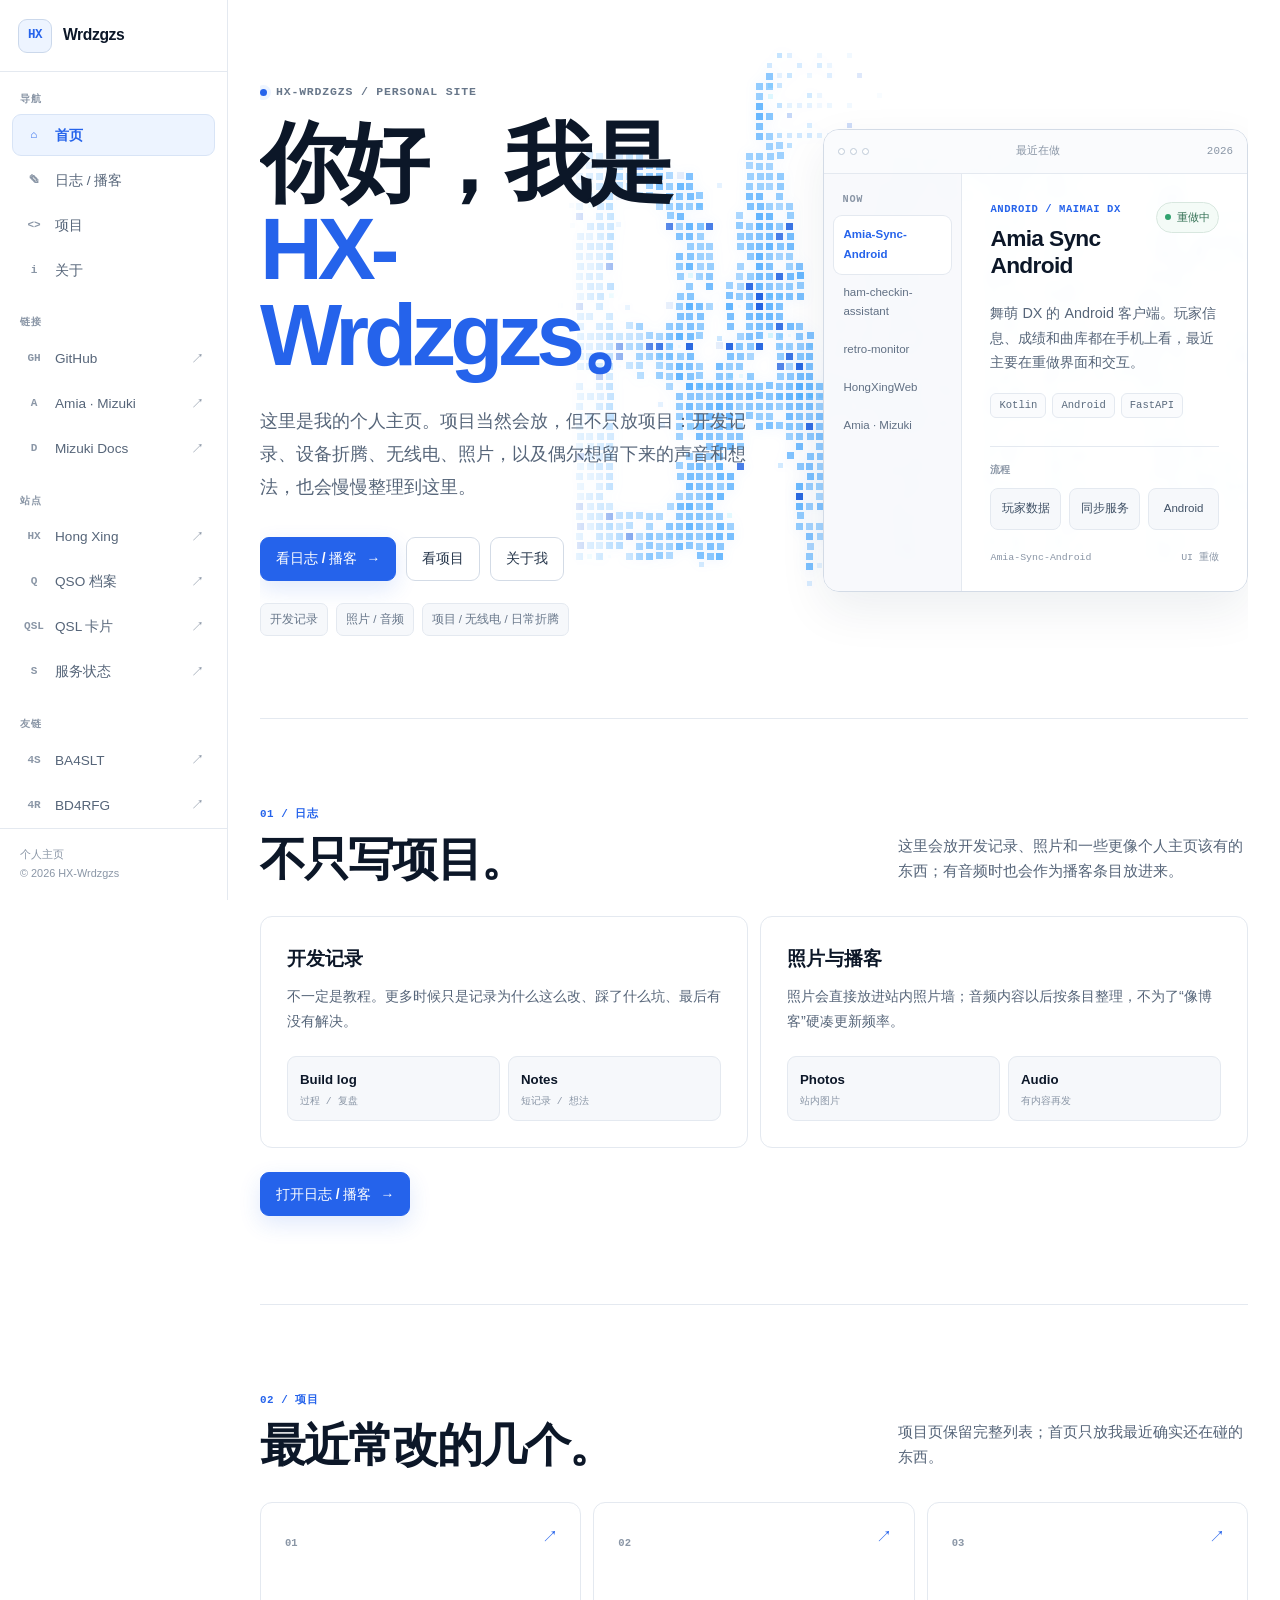
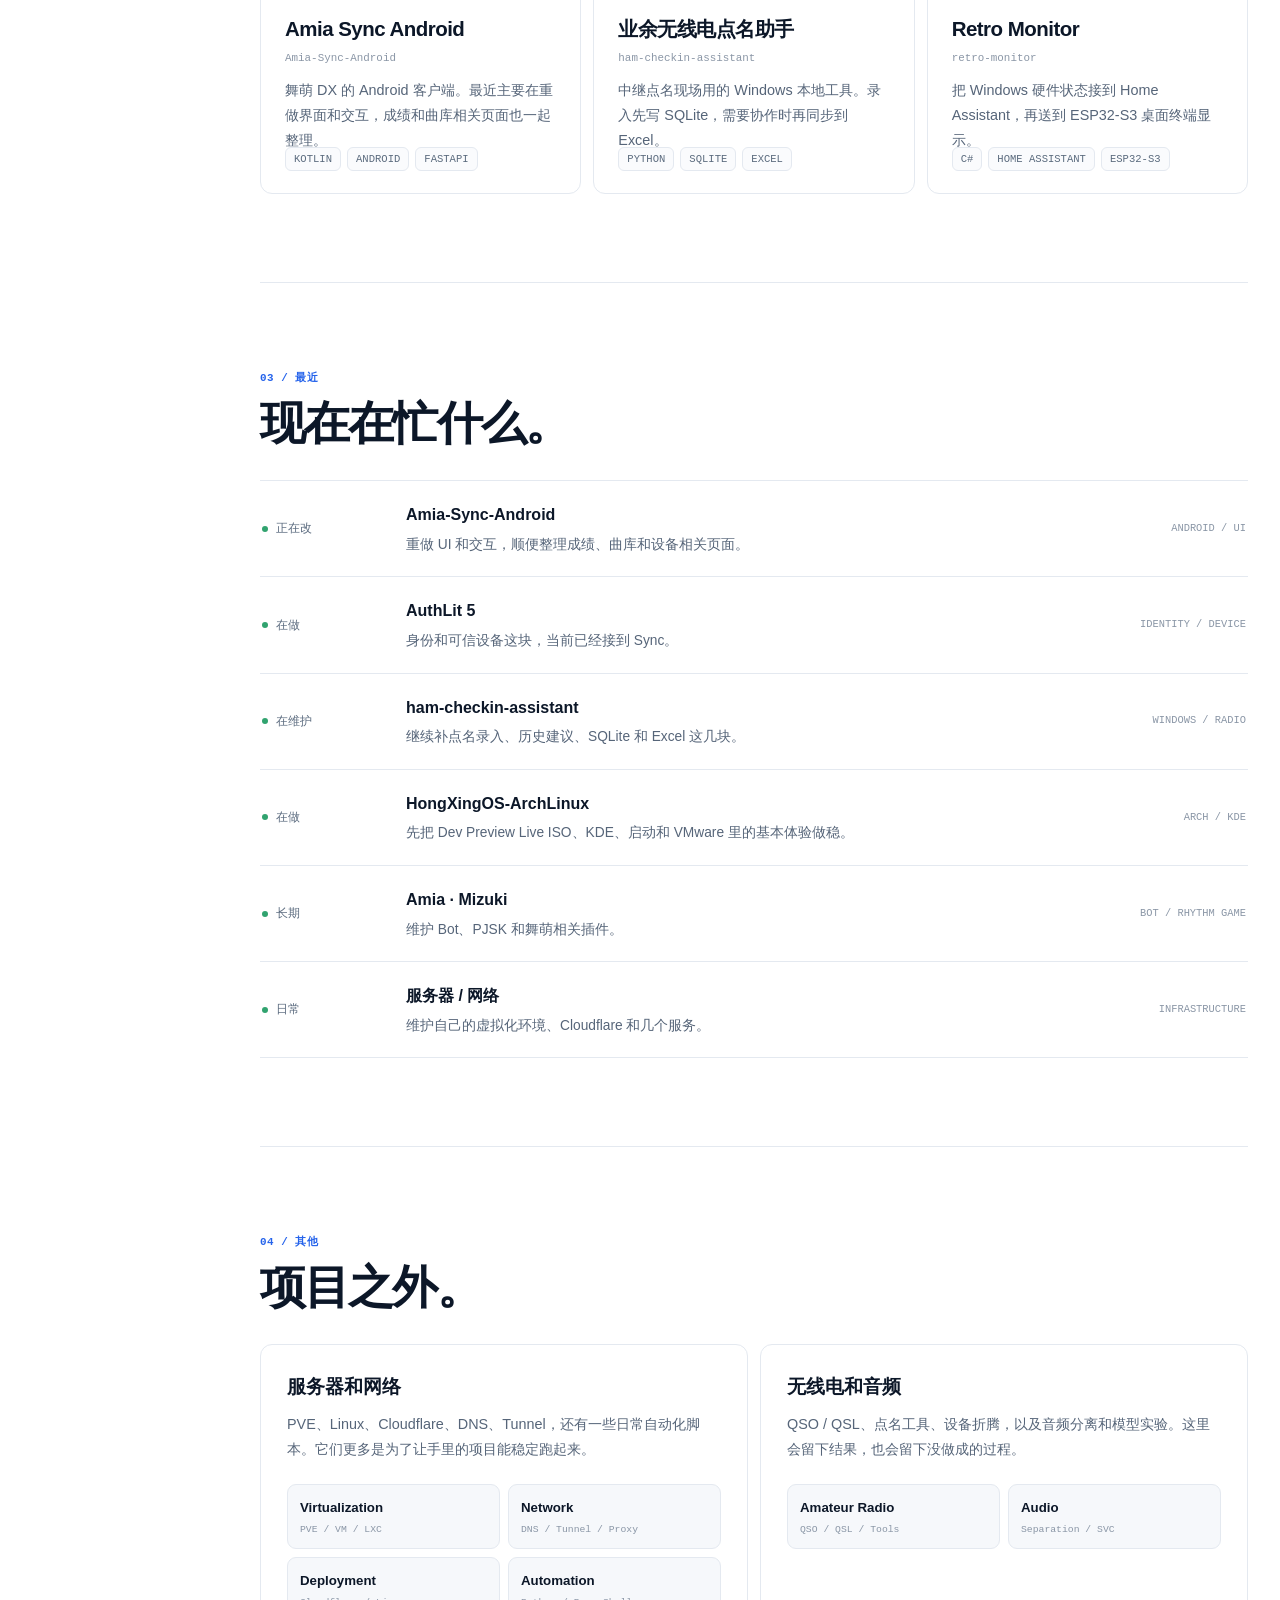
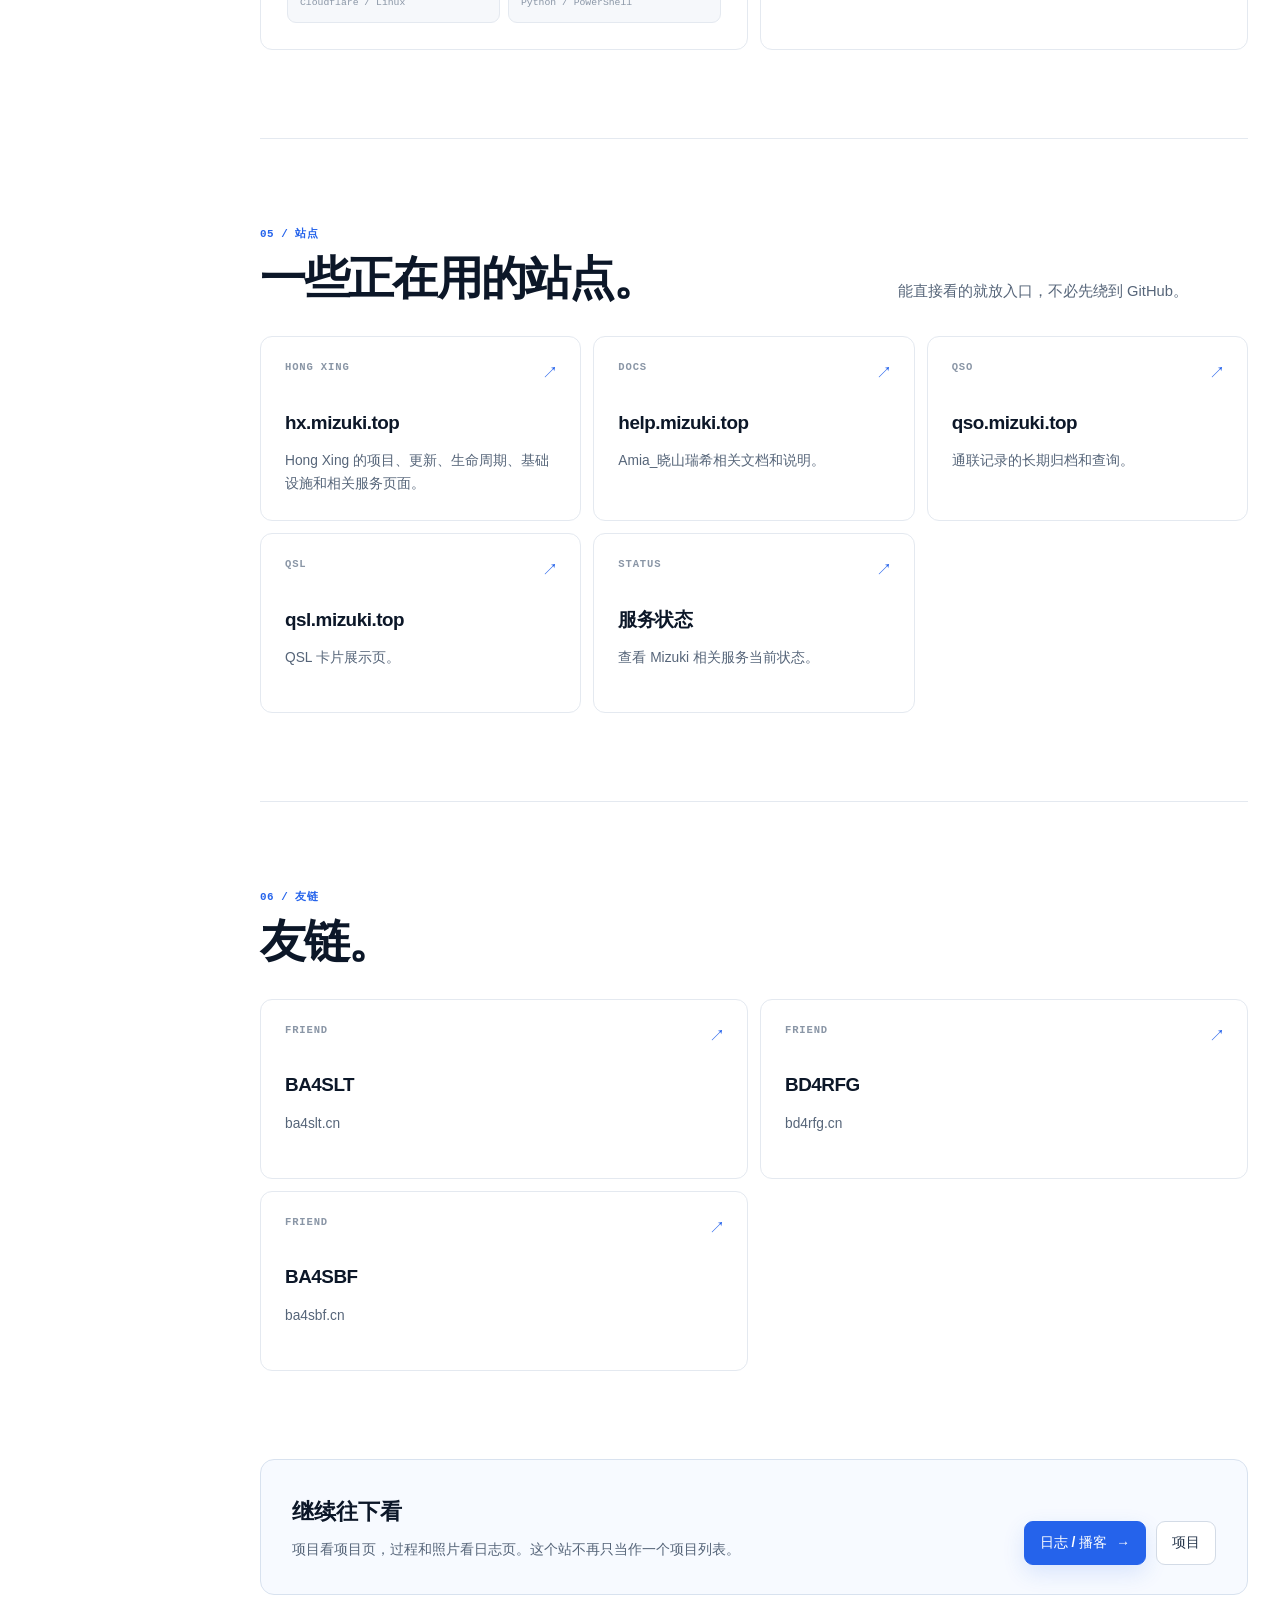
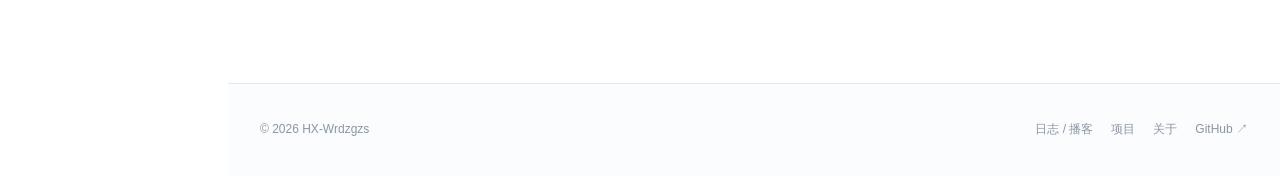
==== commit a7a63a87: "feat: add personal journal and photo publishing flow" ====
--- a/index.html
+++ b/index.html
@@ -4,9 +4,9 @@
   <meta charset="utf-8" />
   <meta name="viewport" content="width=device-width,initial-scale=1" />
   <meta name="theme-color" content="#ffffff" />
-  <meta name="description" content="HX-Wrdzgzs 的个人主页。项目、开发记录和一些常用入口。" />
+  <meta name="description" content="HX-Wrdzgzs 的个人主页。项目、日志、照片、播客和一些正在做的事情。" />
   <title>HX-Wrdzgzs · 个人主页</title>
-  <link rel="stylesheet" href="./home.css?v=20260906-4" />
+  <link rel="stylesheet" href="./home.css?v=20260908-1" />
   <link rel="stylesheet" href="./layout.css?v=20260905-3" data-hx-layout />
   <link rel="stylesheet" href="./hero-particles.css?v=20260907-2" />
 </head>
@@ -16,6 +16,7 @@
     <div class="sidebar-scroll">
       <section class="sidebar-group"><p class="sidebar-label">导航</p><nav class="sidebar-nav">
         <a class="sidebar-link" href="./index.html" aria-current="page"><span class="sidebar-icon">⌂</span><span>首页</span></a>
+        <a class="sidebar-link" href="./journal.html"><span class="sidebar-icon">✎</span><span>日志 / 播客</span></a>
         <a class="sidebar-link" href="./projects.html"><span class="sidebar-icon">&lt;&gt;</span><span>项目</span></a>
         <a class="sidebar-link" href="./about.html"><span class="sidebar-icon">i</span><span>关于</span></a>
       </nav></section>
@@ -52,18 +53,18 @@
           <p class="eyebrow"><span class="eyebrow-dot"></span> HX-Wrdzgzs / Personal site</p>
           <h1 class="page-title">你好，我是<br><span class="accent">HX-Wrdzgzs。</span></h1>
           <div class="hero-particle-mobile" aria-hidden="true"><canvas class="hero-shader-mobile" data-hero-shader-mobile></canvas></div>
-          <p class="page-lead">平时主要写 Python、Kotlin 和 C#。手里有 Android、Bot、Windows 工具和几个网站，服务器和网络也自己维护。这里把能公开的东西整理到一起。</p>
+          <p class="page-lead">这里是我的个人主页。项目当然会放，但不只放项目：开发记录、设备折腾、无线电、照片，以及偶尔想留下来的声音和想法，也会慢慢整理到这里。</p>
           <div class="hero-actions">
-            <a class="button primary" href="./projects.html">看项目 <span>→</span></a>
-            <a class="button" href="./about.html">关于我</a>
-            <a class="button ghost" href="https://github.com/HX-Wrdzgzs" target="_blank" rel="noreferrer">GitHub ↗</a>
+            <a class="button primary" href="./journal.html">看日志 / 播客 <span>→</span></a>
+            <a class="button" href="./projects.html">看项目</a>
+            <a class="button ghost" href="./about.html">关于我</a>
           </div>
-          <div class="hero-meta"><span>14 个项目</span><span>Android / Bot / Web</span><span>Tools / Infrastructure</span></div>
+          <div class="hero-meta"><span>开发记录</span><span>照片 / 音频</span><span>项目 / 无线电 / 日常折腾</span></div>
         </div>
-        <div class="product-window" aria-label="项目预览">
-          <div class="window-bar"><div class="window-dots" aria-hidden="true"><i></i><i></i><i></i></div><span class="window-path">最近在改</span><span class="window-path">2026</span></div>
+        <div class="product-window" aria-label="最近在做">
+          <div class="window-bar"><div class="window-dots" aria-hidden="true"><i></i><i></i><i></i></div><span class="window-path">最近在做</span><span class="window-path">2026</span></div>
           <div class="workspace">
-            <aside class="workspace-sidebar"><div class="workspace-label">Projects</div>
+            <aside class="workspace-sidebar"><div class="workspace-label">Now</div>
               <button class="workspace-tab is-active" type="button" data-preview="mizuki">Amia-Sync-Android</button>
               <button class="workspace-tab" type="button" data-preview="ham">ham-checkin-assistant</button>
               <button class="workspace-tab" type="button" data-preview="retro">retro-monitor</button>
@@ -82,7 +83,16 @@
       </section>
 
       <section class="section app-shell reveal">
-        <div class="section-head"><div><span class="section-index">01 / 项目</span><h2>最近常改的几个。</h2></div><p>完整列表在项目页，可以搜索、分类和翻页。</p></div>
+        <div class="section-head"><div><span class="section-index">01 / 日志</span><h2>不只写项目。</h2></div><p>这里会放开发记录、照片和一些更像个人主页该有的东西；有音频时也会作为播客条目放进来。</p></div>
+        <div class="secondary-grid">
+          <div class="info-panel"><h3>开发记录</h3><p>不一定是教程。更多时候只是记录为什么这么改、踩了什么坑、最后有没有解决。</p><div class="topic-grid"><div class="topic"><strong>Build log</strong><span>过程 / 复盘</span></div><div class="topic"><strong>Notes</strong><span>短记录 / 想法</span></div></div></div>
+          <div class="info-panel"><h3>照片与播客</h3><p>照片会直接放进站内照片墙；音频内容以后按条目整理，不为了“像博客”硬凑更新频率。</p><div class="topic-grid"><div class="topic"><strong>Photos</strong><span>站内图片</span></div><div class="topic"><strong>Audio</strong><span>有内容再发</span></div></div></div>
+        </div>
+        <div class="hero-actions" style="margin-top:24px"><a class="button primary" href="./journal.html">打开日志 / 播客 <span>→</span></a></div>
+      </section>
+
+      <section class="section app-shell reveal">
+        <div class="section-head"><div><span class="section-index">02 / 项目</span><h2>最近常改的几个。</h2></div><p>项目页保留完整列表；首页只放我最近确实还在碰的东西。</p></div>
         <div class="feature-grid">
           <a class="feature-card" href="./projects/mizukisync.html"><span class="feature-number">01</span><span class="arrow">↗</span><h3>Amia Sync Android</h3><span class="feature-repo">Amia-Sync-Android</span><p>舞萌 DX 的 Android 客户端。最近主要在重做界面和交互，成绩和曲库相关页面也一起整理。</p><div class="feature-tags"><span>KOTLIN</span><span>ANDROID</span><span>FASTAPI</span></div></a>
           <a class="feature-card" href="./projects/hx-ham.html"><span class="feature-number">02</span><span class="arrow">↗</span><h3>业余无线电点名助手</h3><span class="feature-repo">ham-checkin-assistant</span><p>中继点名现场用的 Windows 本地工具。录入先写 SQLite，需要协作时再同步到 Excel。</p><div class="feature-tags"><span>PYTHON</span><span>SQLITE</span><span>EXCEL</span></div></a>
@@ -91,7 +101,7 @@
       </section>
 
       <section class="section app-shell reveal">
-        <div class="section-head"><div><span class="section-index">02 / 最近</span><h2>最近在做。</h2></div></div>
+        <div class="section-head"><div><span class="section-index">03 / 最近</span><h2>现在在忙什么。</h2></div></div>
         <div class="activity-list">
           <div class="activity-row"><div class="activity-state"><i></i> 正在改</div><div><h3>Amia-Sync-Android</h3><p>重做 UI 和交互，顺便整理成绩、曲库和设备相关页面。</p></div><span class="meta">ANDROID / UI</span></div>
           <div class="activity-row"><div class="activity-state"><i></i> 在做</div><div><h3>AuthLit 5</h3><p>身份和可信设备这块，当前已经接到 Sync。</p></div><span class="meta">IDENTITY / DEVICE</span></div>
@@ -103,26 +113,26 @@
       </section>
 
       <section class="section app-shell reveal">
-        <div class="section-head"><div><span class="section-index">03 / 其他</span><h2>平时也会碰这些。</h2></div></div>
+        <div class="section-head"><div><span class="section-index">04 / 其他</span><h2>项目之外。</h2></div></div>
         <div class="secondary-grid">
-          <div class="info-panel"><h3>服务器和网络</h3><p>PVE、Linux、Cloudflare、DNS、Tunnel，还有一些日常自动化脚本。</p><div class="topic-grid"><div class="topic"><strong>Virtualization</strong><span>PVE / VM / LXC</span></div><div class="topic"><strong>Network</strong><span>DNS / Tunnel / Proxy</span></div><div class="topic"><strong>Deployment</strong><span>Cloudflare / Linux</span></div><div class="topic"><strong>Automation</strong><span>Python / PowerShell</span></div></div></div>
-          <div class="info-panel"><h3>无线电和音频</h3><p>QSO / QSL 相关网站、设备固件，以及音频分离和模型实验。</p><div class="topic-grid"><div class="topic"><strong>Amateur Radio</strong><span>QSO / QSL / Tools</span></div><div class="topic"><strong>Audio</strong><span>Separation / SVC</span></div></div></div>
+          <div class="info-panel"><h3>服务器和网络</h3><p>PVE、Linux、Cloudflare、DNS、Tunnel，还有一些日常自动化脚本。它们更多是为了让手里的项目能稳定跑起来。</p><div class="topic-grid"><div class="topic"><strong>Virtualization</strong><span>PVE / VM / LXC</span></div><div class="topic"><strong>Network</strong><span>DNS / Tunnel / Proxy</span></div><div class="topic"><strong>Deployment</strong><span>Cloudflare / Linux</span></div><div class="topic"><strong>Automation</strong><span>Python / PowerShell</span></div></div></div>
+          <div class="info-panel"><h3>无线电和音频</h3><p>QSO / QSL、点名工具、设备折腾，以及音频分离和模型实验。这里会留下结果，也会留下没做成的过程。</p><div class="topic-grid"><div class="topic"><strong>Amateur Radio</strong><span>QSO / QSL / Tools</span></div><div class="topic"><strong>Audio</strong><span>Separation / SVC</span></div></div></div>
         </div>
       </section>
 
       <section class="section app-shell reveal">
-        <div class="section-head"><div><span class="section-index">04 / 站点</span><h2>一些正在用的站点。</h2></div><p>能直接看的就放站点入口，不必先绕到 GitHub。</p></div>
+        <div class="section-head"><div><span class="section-index">05 / 站点</span><h2>一些正在用的站点。</h2></div><p>能直接看的就放入口，不必先绕到 GitHub。</p></div>
         <div class="site-link-grid">
           <a class="site-link-card" href="https://hx.mizuki.top" target="_blank" rel="noreferrer"><span class="site-link-type">HONG XING</span><h3>hx.mizuki.top</h3><p>Hong Xing 的项目、更新、生命周期、基础设施和相关服务页面。</p><span class="site-link-arrow">↗</span></a>
-          <a class="site-link-card" href="https://help.mizuki.top" target="_blank" rel="noreferrer"><span class="site-link-type">DOCS</span><h3>help.mizuki.top</h3><p>Mizuki 相关文档和说明。</p><span class="site-link-arrow">↗</span></a>
+          <a class="site-link-card" href="https://help.mizuki.top" target="_blank" rel="noreferrer"><span class="site-link-type">DOCS</span><h3>help.mizuki.top</h3><p>Amia_晓山瑞希相关文档和说明。</p><span class="site-link-arrow">↗</span></a>
           <a class="site-link-card" href="https://qso.mizuki.top" target="_blank" rel="noreferrer"><span class="site-link-type">QSO</span><h3>qso.mizuki.top</h3><p>通联记录的长期归档和查询。</p><span class="site-link-arrow">↗</span></a>
           <a class="site-link-card" href="https://qsl.mizuki.top" target="_blank" rel="noreferrer"><span class="site-link-type">QSL</span><h3>qsl.mizuki.top</h3><p>QSL 卡片展示页。</p><span class="site-link-arrow">↗</span></a>
-          <a class="site-link-card" href="https://help.mizuki.top/status" target="_blank" rel="noreferrer"><span class="site-link-type">STATUS</span><h3>服务状态</h3><p>看 Mizuki 相关服务当前状态。</p><span class="site-link-arrow">↗</span></a>
+          <a class="site-link-card" href="https://help.mizuki.top/status" target="_blank" rel="noreferrer"><span class="site-link-type">STATUS</span><h3>服务状态</h3><p>查看 Mizuki 相关服务当前状态。</p><span class="site-link-arrow">↗</span></a>
         </div>
       </section>
 
       <section class="section app-shell reveal">
-        <div class="section-head"><div><span class="section-index">05 / 友链</span><h2>友链。</h2></div></div>
+        <div class="section-head"><div><span class="section-index">06 / 友链</span><h2>友链。</h2></div></div>
         <div class="site-link-grid friend-link-grid">
           <a class="site-link-card" href="https://ba4slt.cn" target="_blank" rel="noreferrer"><span class="site-link-type">FRIEND</span><h3>BA4SLT</h3><p>ba4slt.cn</p><span class="site-link-arrow">↗</span></a>
           <a class="site-link-card" href="https://www.bd4rfg.cn" target="_blank" rel="noreferrer"><span class="site-link-type">FRIEND</span><h3>BD4RFG</h3><p>bd4rfg.cn</p><span class="site-link-arrow">↗</span></a>
@@ -130,11 +140,11 @@
         </div>
       </section>
 
-      <section class="cta-band app-shell reveal"><div class="cta-inner"><div><h2>其他项目</h2><p>项目页里能直接看简介，也可以继续进详情或 GitHub。</p></div><a class="button primary" href="./projects.html">打开项目页 <span>→</span></a></div></section>
+      <section class="cta-band app-shell reveal"><div class="cta-inner"><div><h2>继续往下看</h2><p>项目看项目页，过程和照片看日志页。这个站不再只当作一个项目列表。</p></div><div class="hero-actions"><a class="button primary" href="./journal.html">日志 / 播客 <span>→</span></a><a class="button" href="./projects.html">项目</a></div></div></section>
     </main>
-    <footer class="site-footer"><div class="footer-inner app-shell"><span>© 2026 HX-Wrdzgzs</span><div class="footer-links"><a href="./projects.html">项目</a><a href="./about.html">关于</a><a href="https://hx.mizuki.top" target="_blank" rel="noreferrer">Hong Xing ↗</a><a href="https://github.com/HX-Wrdzgzs" target="_blank" rel="noreferrer">GitHub ↗</a></div></div></footer>
+    <footer class="site-footer"><div class="footer-inner app-shell"><span>© 2026 HX-Wrdzgzs</span><div class="footer-links"><a href="./journal.html">日志 / 播客</a><a href="./projects.html">项目</a><a href="./about.html">关于</a><a href="https://github.com/HX-Wrdzgzs" target="_blank" rel="noreferrer">GitHub ↗</a></div></div></footer>
   </div>
   <script src="./home.js?v=20260906-4"></script>
   <script src="./hero-mobile.js?v=20260907-3"></script>
 </body>
-</html>+</html>
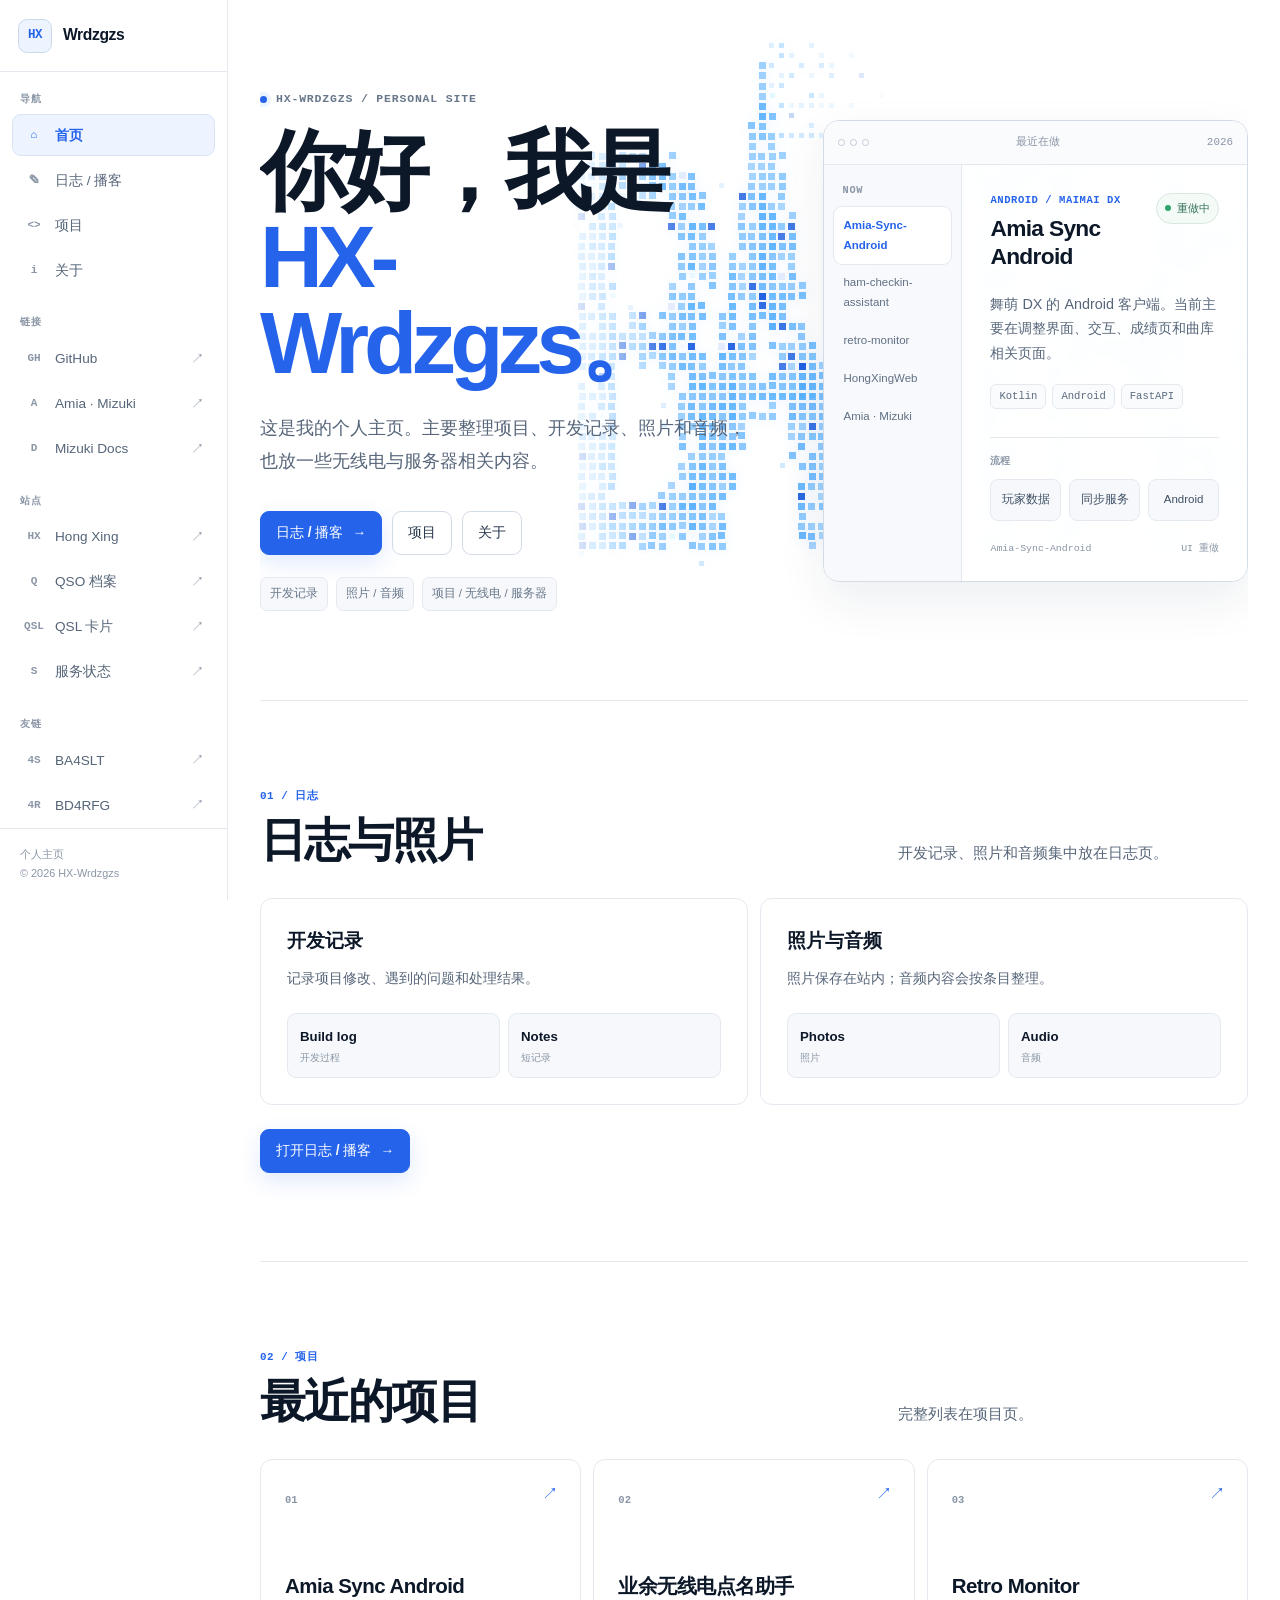
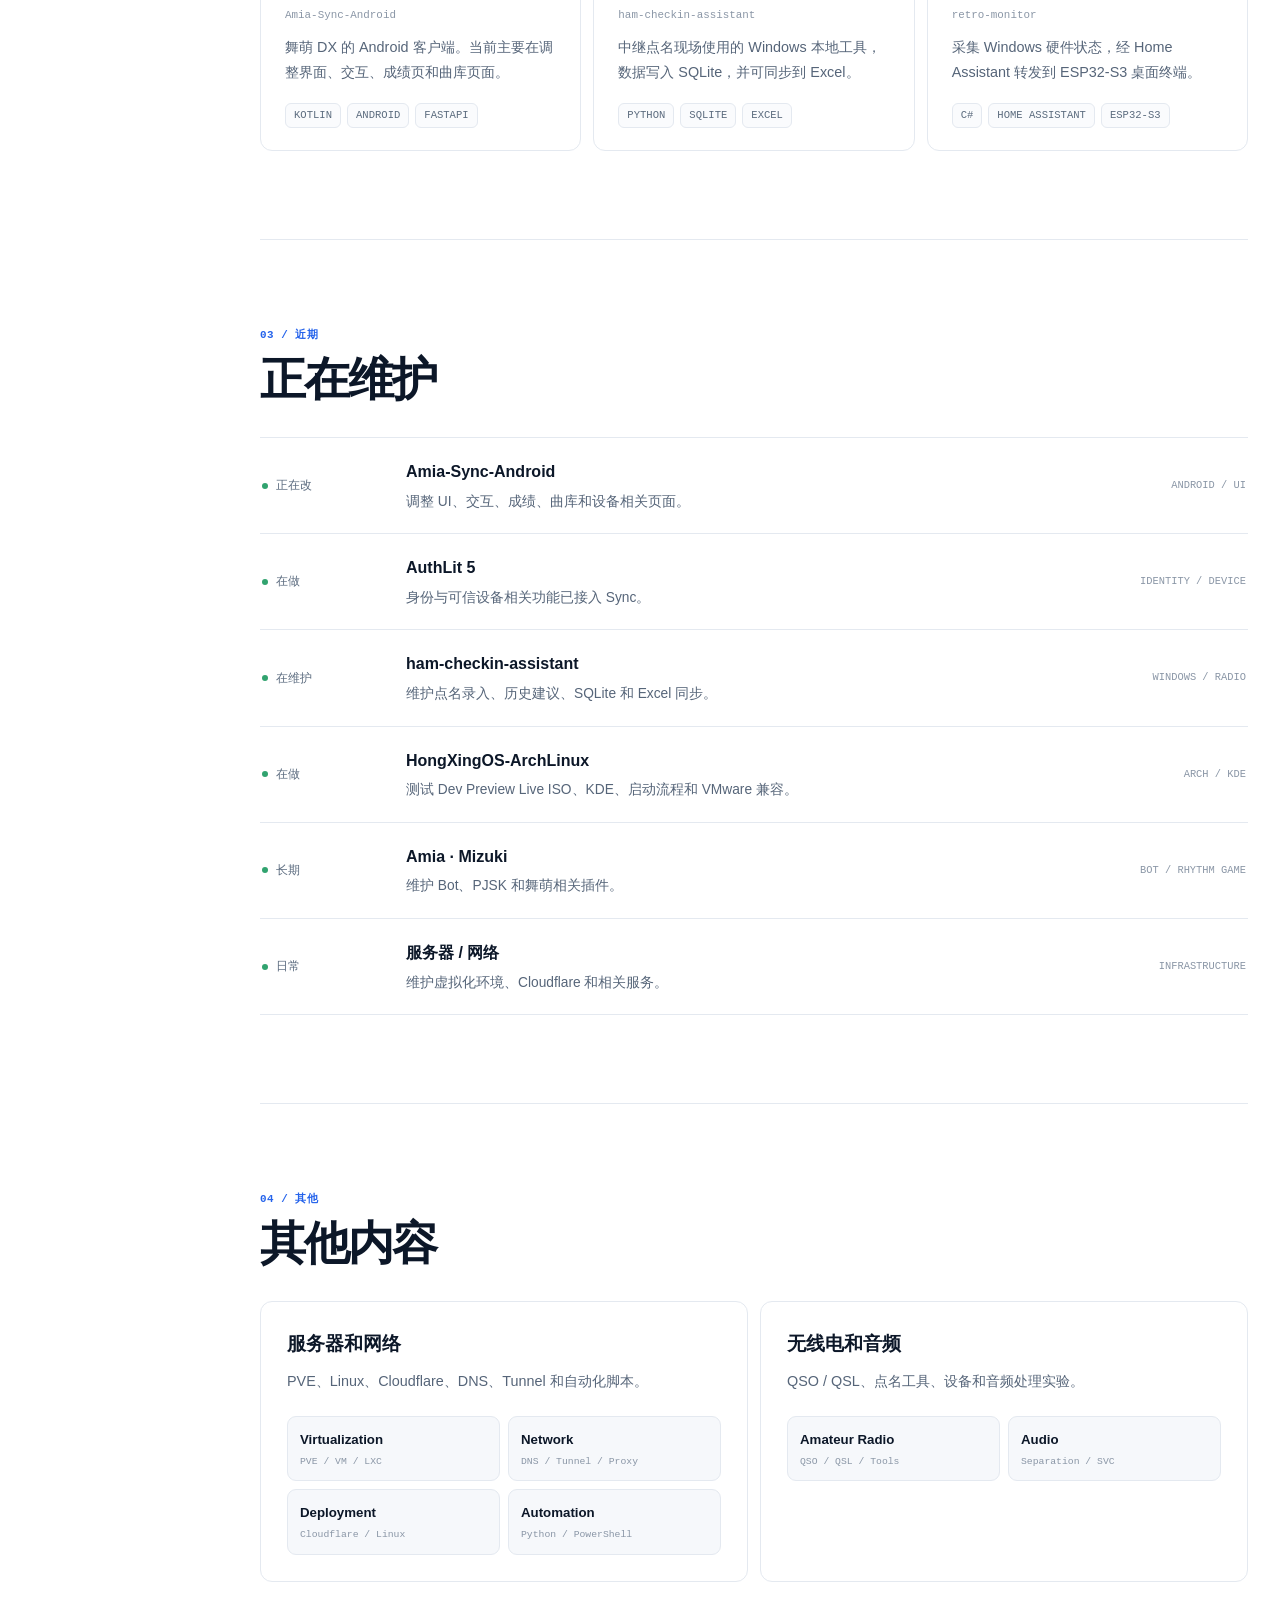
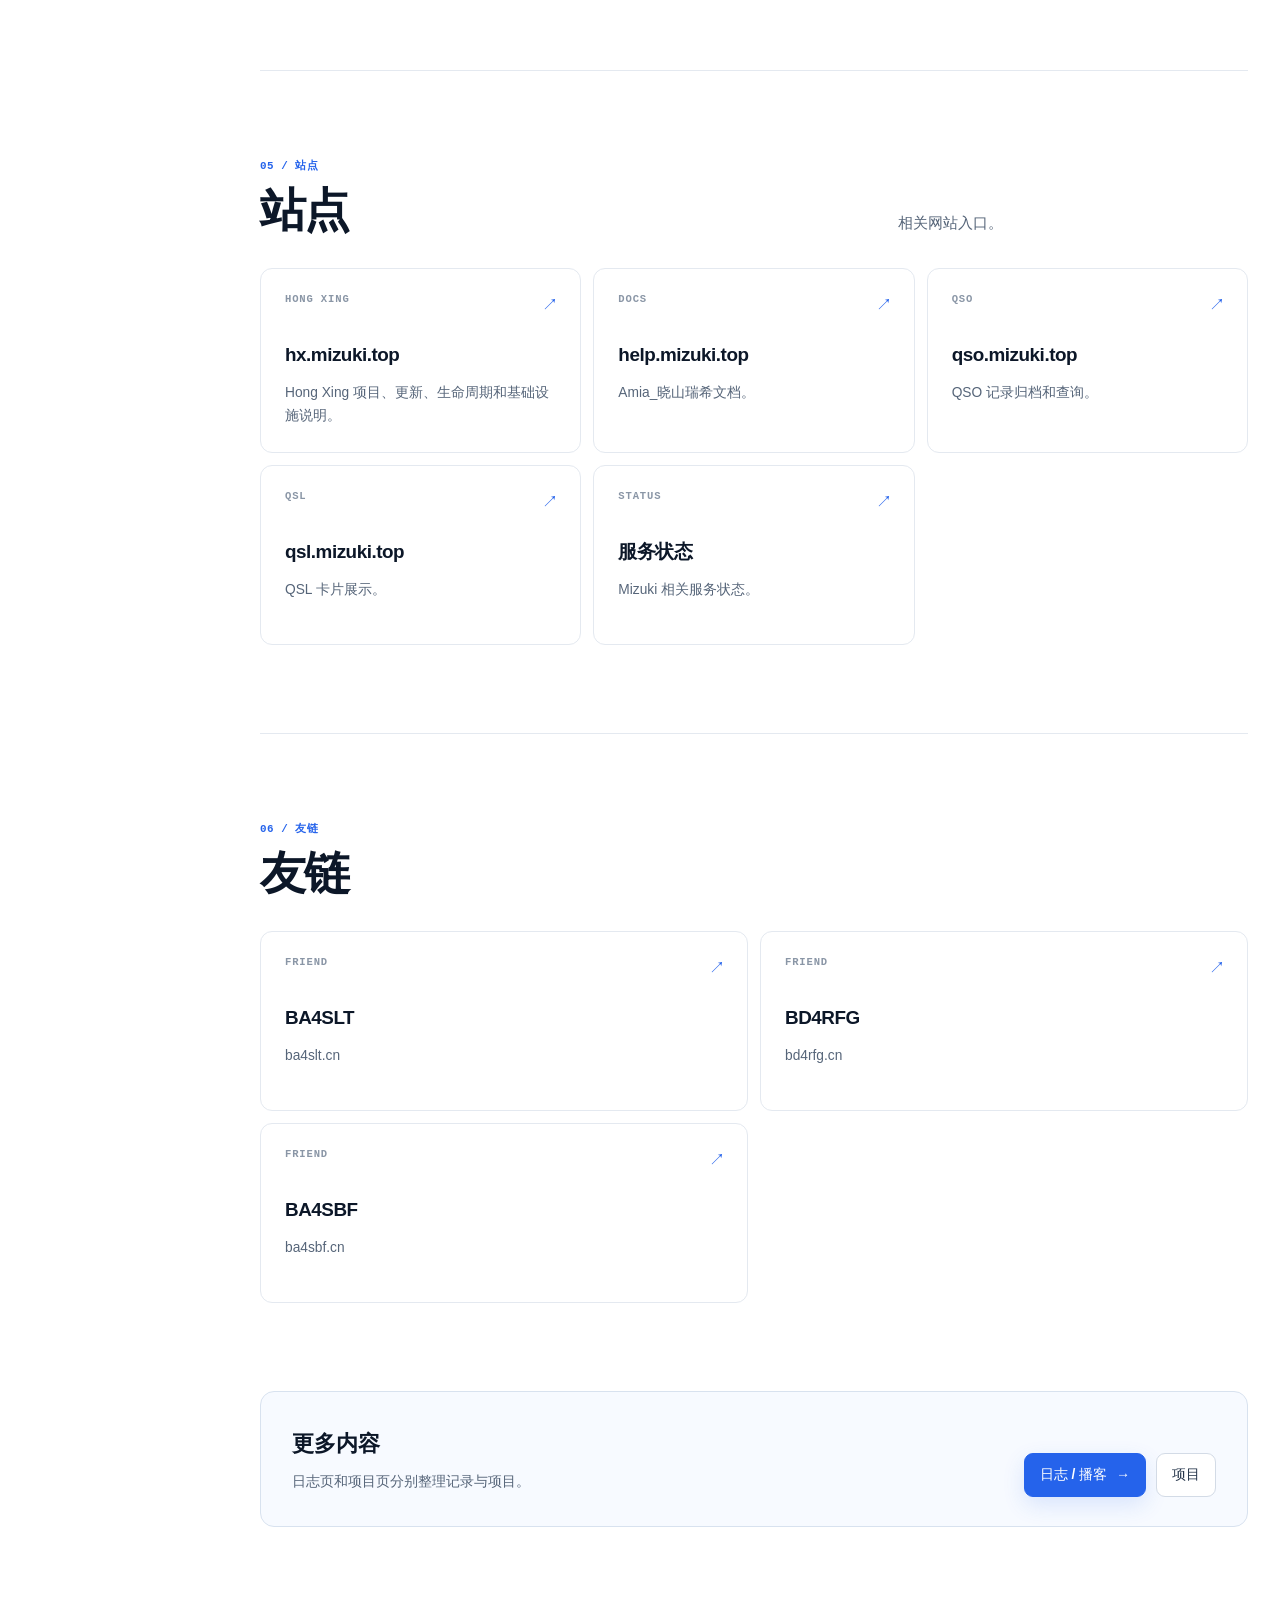
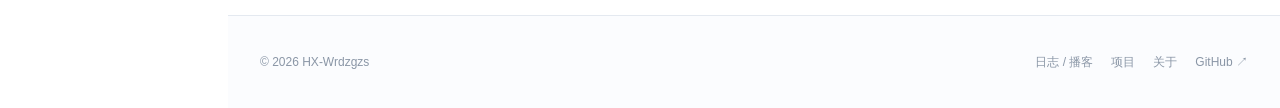
==== commit 7f0f57b7: "docs: simplify homepage wording" ====
--- a/index.html
+++ b/index.html
@@ -4,9 +4,9 @@
   <meta charset="utf-8" />
   <meta name="viewport" content="width=device-width,initial-scale=1" />
   <meta name="theme-color" content="#ffffff" />
-  <meta name="description" content="HX-Wrdzgzs 的个人主页。项目、日志、照片、播客和一些正在做的事情。" />
+  <meta name="description" content="HX-Wrdzgzs 的个人主页。项目、开发记录、照片和音频。" />
   <title>HX-Wrdzgzs · 个人主页</title>
-  <link rel="stylesheet" href="./home.css?v=20260908-1" />
+  <link rel="stylesheet" href="./home.css?v=20260908-2" />
   <link rel="stylesheet" href="./layout.css?v=20260905-3" data-hx-layout />
   <link rel="stylesheet" href="./hero-particles.css?v=20260907-2" />
 </head>
@@ -53,13 +53,13 @@
           <p class="eyebrow"><span class="eyebrow-dot"></span> HX-Wrdzgzs / Personal site</p>
           <h1 class="page-title">你好，我是<br><span class="accent">HX-Wrdzgzs。</span></h1>
           <div class="hero-particle-mobile" aria-hidden="true"><canvas class="hero-shader-mobile" data-hero-shader-mobile></canvas></div>
-          <p class="page-lead">这里是我的个人主页。项目当然会放，但不只放项目：开发记录、设备折腾、无线电、照片，以及偶尔想留下来的声音和想法，也会慢慢整理到这里。</p>
+          <p class="page-lead">这是我的个人主页。主要整理项目、开发记录、照片和音频，也放一些无线电与服务器相关内容。</p>
           <div class="hero-actions">
-            <a class="button primary" href="./journal.html">看日志 / 播客 <span>→</span></a>
-            <a class="button" href="./projects.html">看项目</a>
-            <a class="button ghost" href="./about.html">关于我</a>
+            <a class="button primary" href="./journal.html">日志 / 播客 <span>→</span></a>
+            <a class="button" href="./projects.html">项目</a>
+            <a class="button ghost" href="./about.html">关于</a>
           </div>
-          <div class="hero-meta"><span>开发记录</span><span>照片 / 音频</span><span>项目 / 无线电 / 日常折腾</span></div>
+          <div class="hero-meta"><span>开发记录</span><span>照片 / 音频</span><span>项目 / 无线电 / 服务器</span></div>
         </div>
         <div class="product-window" aria-label="最近在做">
           <div class="window-bar"><div class="window-dots" aria-hidden="true"><i></i><i></i><i></i></div><span class="window-path">最近在做</span><span class="window-path">2026</span></div>
@@ -73,7 +73,7 @@
             </aside>
             <div class="workspace-main">
               <div class="workspace-top"><div><p class="workspace-kicker" data-preview-kicker>ANDROID / MAIMAI DX</p><h2 class="workspace-title" data-preview-title>Amia Sync Android</h2></div><span class="status-pill"><i></i><span data-preview-state>重做中</span></span></div>
-              <p class="workspace-desc" data-preview-desc>舞萌 DX 的 Android 客户端。玩家信息、成绩和曲库都在手机上看，最近主要在重做界面和交互。</p>
+              <p class="workspace-desc" data-preview-desc>舞萌 DX 的 Android 客户端。当前主要在调整界面、交互、成绩页和曲库相关页面。</p>
               <div class="stack-row" data-preview-stack><span class="tech-chip">Kotlin</span><span class="tech-chip">Android</span><span class="tech-chip">FastAPI</span></div>
               <div class="workspace-flow"><div class="flow-label">流程</div><div class="flow-line" data-preview-flow><div class="flow-node">玩家数据</div><div class="flow-node">同步服务</div><div class="flow-node">Android</div></div></div>
               <div class="workspace-footer"><span data-preview-meta-left>Amia-Sync-Android</span><span data-preview-meta-right>UI 重做</span></div>
@@ -83,56 +83,56 @@
       </section>
 
       <section class="section app-shell reveal">
-        <div class="section-head"><div><span class="section-index">01 / 日志</span><h2>不只写项目。</h2></div><p>这里会放开发记录、照片和一些更像个人主页该有的东西；有音频时也会作为播客条目放进来。</p></div>
+        <div class="section-head"><div><span class="section-index">01 / 日志</span><h2>日志与照片</h2></div><p>开发记录、照片和音频集中放在日志页。</p></div>
         <div class="secondary-grid">
-          <div class="info-panel"><h3>开发记录</h3><p>不一定是教程。更多时候只是记录为什么这么改、踩了什么坑、最后有没有解决。</p><div class="topic-grid"><div class="topic"><strong>Build log</strong><span>过程 / 复盘</span></div><div class="topic"><strong>Notes</strong><span>短记录 / 想法</span></div></div></div>
-          <div class="info-panel"><h3>照片与播客</h3><p>照片会直接放进站内照片墙；音频内容以后按条目整理，不为了“像博客”硬凑更新频率。</p><div class="topic-grid"><div class="topic"><strong>Photos</strong><span>站内图片</span></div><div class="topic"><strong>Audio</strong><span>有内容再发</span></div></div></div>
+          <div class="info-panel"><h3>开发记录</h3><p>记录项目修改、遇到的问题和处理结果。</p><div class="topic-grid"><div class="topic"><strong>Build log</strong><span>开发过程</span></div><div class="topic"><strong>Notes</strong><span>短记录</span></div></div></div>
+          <div class="info-panel"><h3>照片与音频</h3><p>照片保存在站内；音频内容会按条目整理。</p><div class="topic-grid"><div class="topic"><strong>Photos</strong><span>照片</span></div><div class="topic"><strong>Audio</strong><span>音频</span></div></div></div>
         </div>
         <div class="hero-actions" style="margin-top:24px"><a class="button primary" href="./journal.html">打开日志 / 播客 <span>→</span></a></div>
       </section>
 
       <section class="section app-shell reveal">
-        <div class="section-head"><div><span class="section-index">02 / 项目</span><h2>最近常改的几个。</h2></div><p>项目页保留完整列表；首页只放我最近确实还在碰的东西。</p></div>
+        <div class="section-head"><div><span class="section-index">02 / 项目</span><h2>最近的项目</h2></div><p>完整列表在项目页。</p></div>
         <div class="feature-grid">
-          <a class="feature-card" href="./projects/mizukisync.html"><span class="feature-number">01</span><span class="arrow">↗</span><h3>Amia Sync Android</h3><span class="feature-repo">Amia-Sync-Android</span><p>舞萌 DX 的 Android 客户端。最近主要在重做界面和交互，成绩和曲库相关页面也一起整理。</p><div class="feature-tags"><span>KOTLIN</span><span>ANDROID</span><span>FASTAPI</span></div></a>
-          <a class="feature-card" href="./projects/hx-ham.html"><span class="feature-number">02</span><span class="arrow">↗</span><h3>业余无线电点名助手</h3><span class="feature-repo">ham-checkin-assistant</span><p>中继点名现场用的 Windows 本地工具。录入先写 SQLite，需要协作时再同步到 Excel。</p><div class="feature-tags"><span>PYTHON</span><span>SQLITE</span><span>EXCEL</span></div></a>
-          <a class="feature-card" href="./projects/retro-monitor.html"><span class="feature-number">03</span><span class="arrow">↗</span><h3>Retro Monitor</h3><span class="feature-repo">retro-monitor</span><p>把 Windows 硬件状态接到 Home Assistant，再送到 ESP32-S3 桌面终端显示。</p><div class="feature-tags"><span>C#</span><span>HOME ASSISTANT</span><span>ESP32-S3</span></div></a>
+          <a class="feature-card" href="./projects/mizukisync.html"><span class="feature-number">01</span><span class="arrow">↗</span><h3>Amia Sync Android</h3><span class="feature-repo">Amia-Sync-Android</span><p>舞萌 DX 的 Android 客户端。当前主要在调整界面、交互、成绩页和曲库页面。</p><div class="feature-tags"><span>KOTLIN</span><span>ANDROID</span><span>FASTAPI</span></div></a>
+          <a class="feature-card" href="./projects/hx-ham.html"><span class="feature-number">02</span><span class="arrow">↗</span><h3>业余无线电点名助手</h3><span class="feature-repo">ham-checkin-assistant</span><p>中继点名现场使用的 Windows 本地工具，数据写入 SQLite，并可同步到 Excel。</p><div class="feature-tags"><span>PYTHON</span><span>SQLITE</span><span>EXCEL</span></div></a>
+          <a class="feature-card" href="./projects/retro-monitor.html"><span class="feature-number">03</span><span class="arrow">↗</span><h3>Retro Monitor</h3><span class="feature-repo">retro-monitor</span><p>采集 Windows 硬件状态，经 Home Assistant 转发到 ESP32-S3 桌面终端。</p><div class="feature-tags"><span>C#</span><span>HOME ASSISTANT</span><span>ESP32-S3</span></div></a>
         </div>
       </section>
 
       <section class="section app-shell reveal">
-        <div class="section-head"><div><span class="section-index">03 / 最近</span><h2>现在在忙什么。</h2></div></div>
+        <div class="section-head"><div><span class="section-index">03 / 近期</span><h2>正在维护</h2></div></div>
         <div class="activity-list">
-          <div class="activity-row"><div class="activity-state"><i></i> 正在改</div><div><h3>Amia-Sync-Android</h3><p>重做 UI 和交互，顺便整理成绩、曲库和设备相关页面。</p></div><span class="meta">ANDROID / UI</span></div>
-          <div class="activity-row"><div class="activity-state"><i></i> 在做</div><div><h3>AuthLit 5</h3><p>身份和可信设备这块，当前已经接到 Sync。</p></div><span class="meta">IDENTITY / DEVICE</span></div>
-          <div class="activity-row"><div class="activity-state"><i></i> 在维护</div><div><h3>ham-checkin-assistant</h3><p>继续补点名录入、历史建议、SQLite 和 Excel 这几块。</p></div><span class="meta">WINDOWS / RADIO</span></div>
-          <div class="activity-row"><div class="activity-state"><i></i> 在做</div><div><h3>HongXingOS-ArchLinux</h3><p>先把 Dev Preview Live ISO、KDE、启动和 VMware 里的基本体验做稳。</p></div><span class="meta">ARCH / KDE</span></div>
+          <div class="activity-row"><div class="activity-state"><i></i> 正在改</div><div><h3>Amia-Sync-Android</h3><p>调整 UI、交互、成绩、曲库和设备相关页面。</p></div><span class="meta">ANDROID / UI</span></div>
+          <div class="activity-row"><div class="activity-state"><i></i> 在做</div><div><h3>AuthLit 5</h3><p>身份与可信设备相关功能已接入 Sync。</p></div><span class="meta">IDENTITY / DEVICE</span></div>
+          <div class="activity-row"><div class="activity-state"><i></i> 在维护</div><div><h3>ham-checkin-assistant</h3><p>维护点名录入、历史建议、SQLite 和 Excel 同步。</p></div><span class="meta">WINDOWS / RADIO</span></div>
+          <div class="activity-row"><div class="activity-state"><i></i> 在做</div><div><h3>HongXingOS-ArchLinux</h3><p>测试 Dev Preview Live ISO、KDE、启动流程和 VMware 兼容。</p></div><span class="meta">ARCH / KDE</span></div>
           <div class="activity-row"><div class="activity-state"><i></i> 长期</div><div><h3>Amia · Mizuki</h3><p>维护 Bot、PJSK 和舞萌相关插件。</p></div><span class="meta">BOT / RHYTHM GAME</span></div>
-          <div class="activity-row"><div class="activity-state"><i></i> 日常</div><div><h3>服务器 / 网络</h3><p>维护自己的虚拟化环境、Cloudflare 和几个服务。</p></div><span class="meta">INFRASTRUCTURE</span></div>
+          <div class="activity-row"><div class="activity-state"><i></i> 日常</div><div><h3>服务器 / 网络</h3><p>维护虚拟化环境、Cloudflare 和相关服务。</p></div><span class="meta">INFRASTRUCTURE</span></div>
         </div>
       </section>
 
       <section class="section app-shell reveal">
-        <div class="section-head"><div><span class="section-index">04 / 其他</span><h2>项目之外。</h2></div></div>
+        <div class="section-head"><div><span class="section-index">04 / 其他</span><h2>其他内容</h2></div></div>
         <div class="secondary-grid">
-          <div class="info-panel"><h3>服务器和网络</h3><p>PVE、Linux、Cloudflare、DNS、Tunnel，还有一些日常自动化脚本。它们更多是为了让手里的项目能稳定跑起来。</p><div class="topic-grid"><div class="topic"><strong>Virtualization</strong><span>PVE / VM / LXC</span></div><div class="topic"><strong>Network</strong><span>DNS / Tunnel / Proxy</span></div><div class="topic"><strong>Deployment</strong><span>Cloudflare / Linux</span></div><div class="topic"><strong>Automation</strong><span>Python / PowerShell</span></div></div></div>
-          <div class="info-panel"><h3>无线电和音频</h3><p>QSO / QSL、点名工具、设备折腾，以及音频分离和模型实验。这里会留下结果，也会留下没做成的过程。</p><div class="topic-grid"><div class="topic"><strong>Amateur Radio</strong><span>QSO / QSL / Tools</span></div><div class="topic"><strong>Audio</strong><span>Separation / SVC</span></div></div></div>
+          <div class="info-panel"><h3>服务器和网络</h3><p>PVE、Linux、Cloudflare、DNS、Tunnel 和自动化脚本。</p><div class="topic-grid"><div class="topic"><strong>Virtualization</strong><span>PVE / VM / LXC</span></div><div class="topic"><strong>Network</strong><span>DNS / Tunnel / Proxy</span></div><div class="topic"><strong>Deployment</strong><span>Cloudflare / Linux</span></div><div class="topic"><strong>Automation</strong><span>Python / PowerShell</span></div></div></div>
+          <div class="info-panel"><h3>无线电和音频</h3><p>QSO / QSL、点名工具、设备和音频处理实验。</p><div class="topic-grid"><div class="topic"><strong>Amateur Radio</strong><span>QSO / QSL / Tools</span></div><div class="topic"><strong>Audio</strong><span>Separation / SVC</span></div></div></div>
         </div>
       </section>
 
       <section class="section app-shell reveal">
-        <div class="section-head"><div><span class="section-index">05 / 站点</span><h2>一些正在用的站点。</h2></div><p>能直接看的就放入口，不必先绕到 GitHub。</p></div>
+        <div class="section-head"><div><span class="section-index">05 / 站点</span><h2>站点</h2></div><p>相关网站入口。</p></div>
         <div class="site-link-grid">
-          <a class="site-link-card" href="https://hx.mizuki.top" target="_blank" rel="noreferrer"><span class="site-link-type">HONG XING</span><h3>hx.mizuki.top</h3><p>Hong Xing 的项目、更新、生命周期、基础设施和相关服务页面。</p><span class="site-link-arrow">↗</span></a>
-          <a class="site-link-card" href="https://help.mizuki.top" target="_blank" rel="noreferrer"><span class="site-link-type">DOCS</span><h3>help.mizuki.top</h3><p>Amia_晓山瑞希相关文档和说明。</p><span class="site-link-arrow">↗</span></a>
-          <a class="site-link-card" href="https://qso.mizuki.top" target="_blank" rel="noreferrer"><span class="site-link-type">QSO</span><h3>qso.mizuki.top</h3><p>通联记录的长期归档和查询。</p><span class="site-link-arrow">↗</span></a>
-          <a class="site-link-card" href="https://qsl.mizuki.top" target="_blank" rel="noreferrer"><span class="site-link-type">QSL</span><h3>qsl.mizuki.top</h3><p>QSL 卡片展示页。</p><span class="site-link-arrow">↗</span></a>
-          <a class="site-link-card" href="https://help.mizuki.top/status" target="_blank" rel="noreferrer"><span class="site-link-type">STATUS</span><h3>服务状态</h3><p>查看 Mizuki 相关服务当前状态。</p><span class="site-link-arrow">↗</span></a>
+          <a class="site-link-card" href="https://hx.mizuki.top" target="_blank" rel="noreferrer"><span class="site-link-type">HONG XING</span><h3>hx.mizuki.top</h3><p>Hong Xing 项目、更新、生命周期和基础设施说明。</p><span class="site-link-arrow">↗</span></a>
+          <a class="site-link-card" href="https://help.mizuki.top" target="_blank" rel="noreferrer"><span class="site-link-type">DOCS</span><h3>help.mizuki.top</h3><p>Amia_晓山瑞希文档。</p><span class="site-link-arrow">↗</span></a>
+          <a class="site-link-card" href="https://qso.mizuki.top" target="_blank" rel="noreferrer"><span class="site-link-type">QSO</span><h3>qso.mizuki.top</h3><p>QSO 记录归档和查询。</p><span class="site-link-arrow">↗</span></a>
+          <a class="site-link-card" href="https://qsl.mizuki.top" target="_blank" rel="noreferrer"><span class="site-link-type">QSL</span><h3>qsl.mizuki.top</h3><p>QSL 卡片展示。</p><span class="site-link-arrow">↗</span></a>
+          <a class="site-link-card" href="https://help.mizuki.top/status" target="_blank" rel="noreferrer"><span class="site-link-type">STATUS</span><h3>服务状态</h3><p>Mizuki 相关服务状态。</p><span class="site-link-arrow">↗</span></a>
         </div>
       </section>
 
       <section class="section app-shell reveal">
-        <div class="section-head"><div><span class="section-index">06 / 友链</span><h2>友链。</h2></div></div>
+        <div class="section-head"><div><span class="section-index">06 / 友链</span><h2>友链</h2></div></div>
         <div class="site-link-grid friend-link-grid">
           <a class="site-link-card" href="https://ba4slt.cn" target="_blank" rel="noreferrer"><span class="site-link-type">FRIEND</span><h3>BA4SLT</h3><p>ba4slt.cn</p><span class="site-link-arrow">↗</span></a>
           <a class="site-link-card" href="https://www.bd4rfg.cn" target="_blank" rel="noreferrer"><span class="site-link-type">FRIEND</span><h3>BD4RFG</h3><p>bd4rfg.cn</p><span class="site-link-arrow">↗</span></a>
@@ -140,7 +140,7 @@
         </div>
       </section>
 
-      <section class="cta-band app-shell reveal"><div class="cta-inner"><div><h2>继续往下看</h2><p>项目看项目页，过程和照片看日志页。这个站不再只当作一个项目列表。</p></div><div class="hero-actions"><a class="button primary" href="./journal.html">日志 / 播客 <span>→</span></a><a class="button" href="./projects.html">项目</a></div></div></section>
+      <section class="cta-band app-shell reveal"><div class="cta-inner"><div><h2>更多内容</h2><p>日志页和项目页分别整理记录与项目。</p></div><div class="hero-actions"><a class="button primary" href="./journal.html">日志 / 播客 <span>→</span></a><a class="button" href="./projects.html">项目</a></div></div></section>
     </main>
     <footer class="site-footer"><div class="footer-inner app-shell"><span>© 2026 HX-Wrdzgzs</span><div class="footer-links"><a href="./journal.html">日志 / 播客</a><a href="./projects.html">项目</a><a href="./about.html">关于</a><a href="https://github.com/HX-Wrdzgzs" target="_blank" rel="noreferrer">GitHub ↗</a></div></div></footer>
   </div>
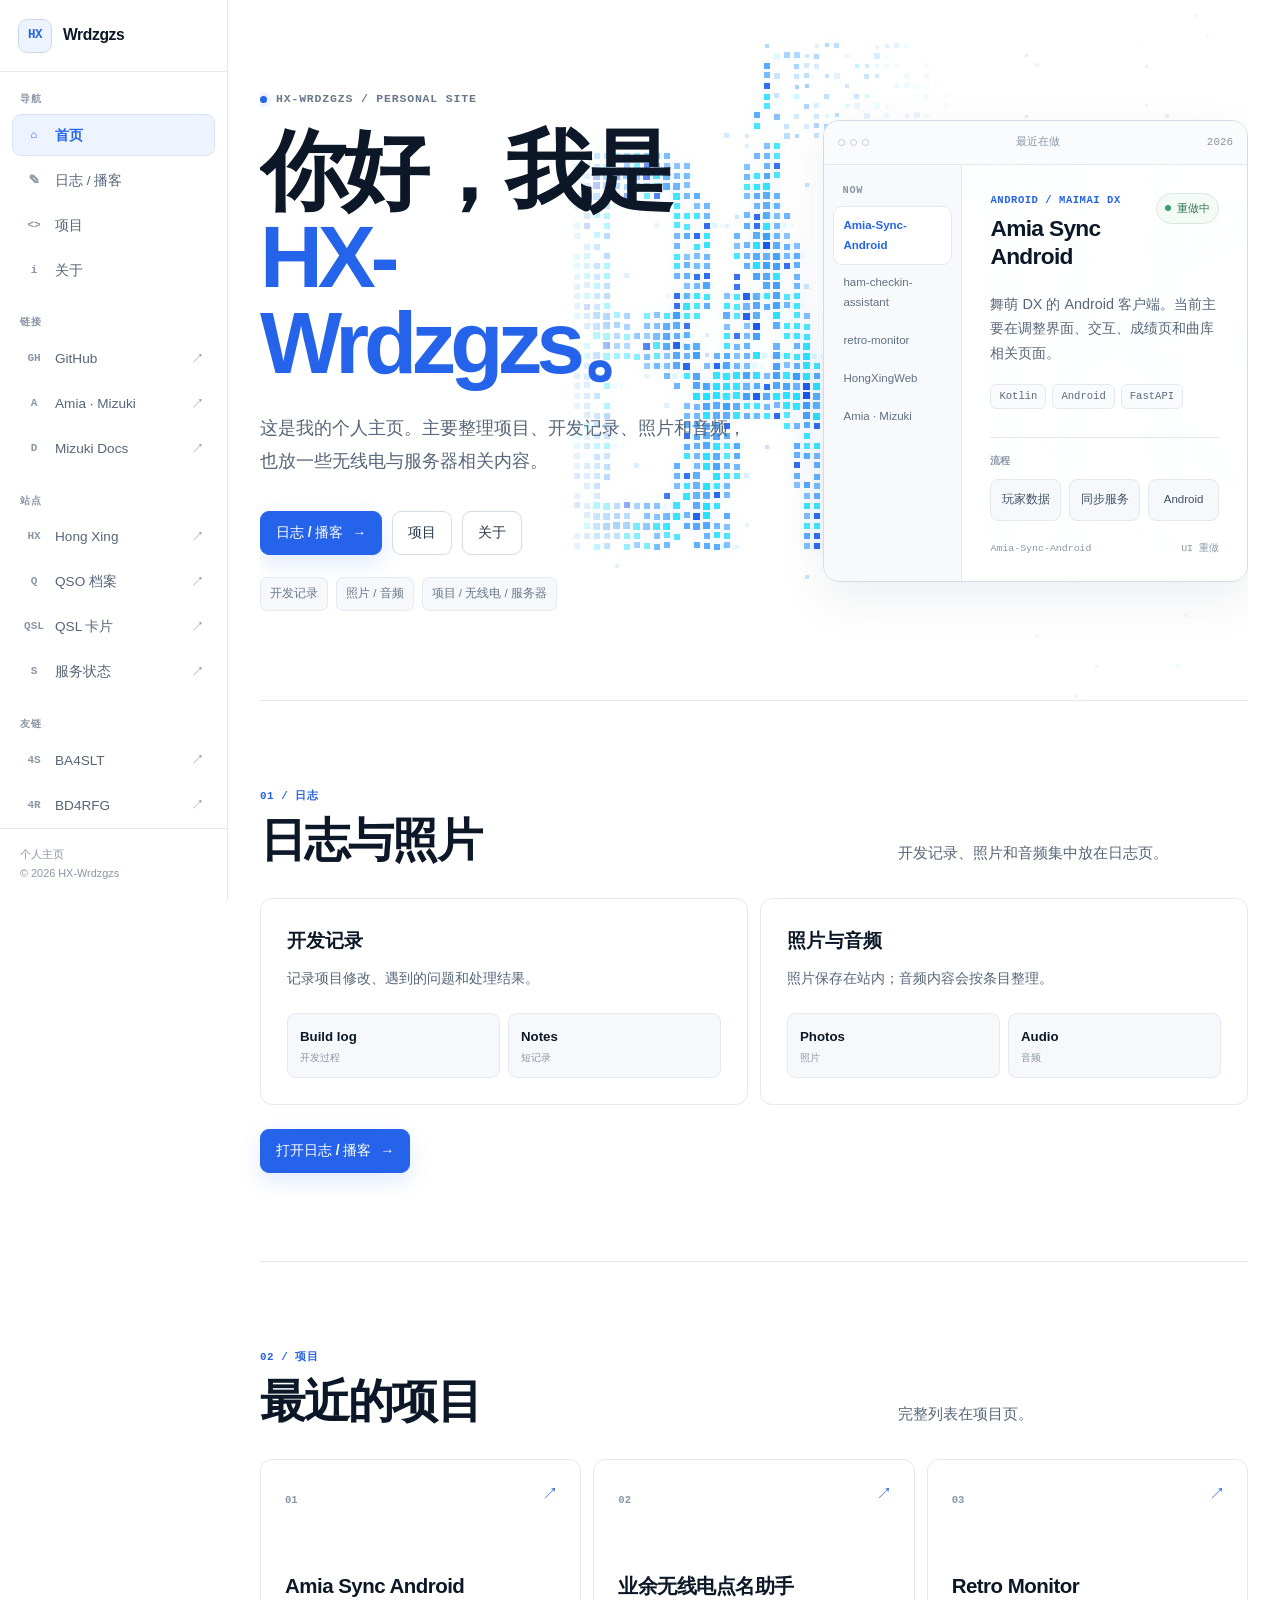
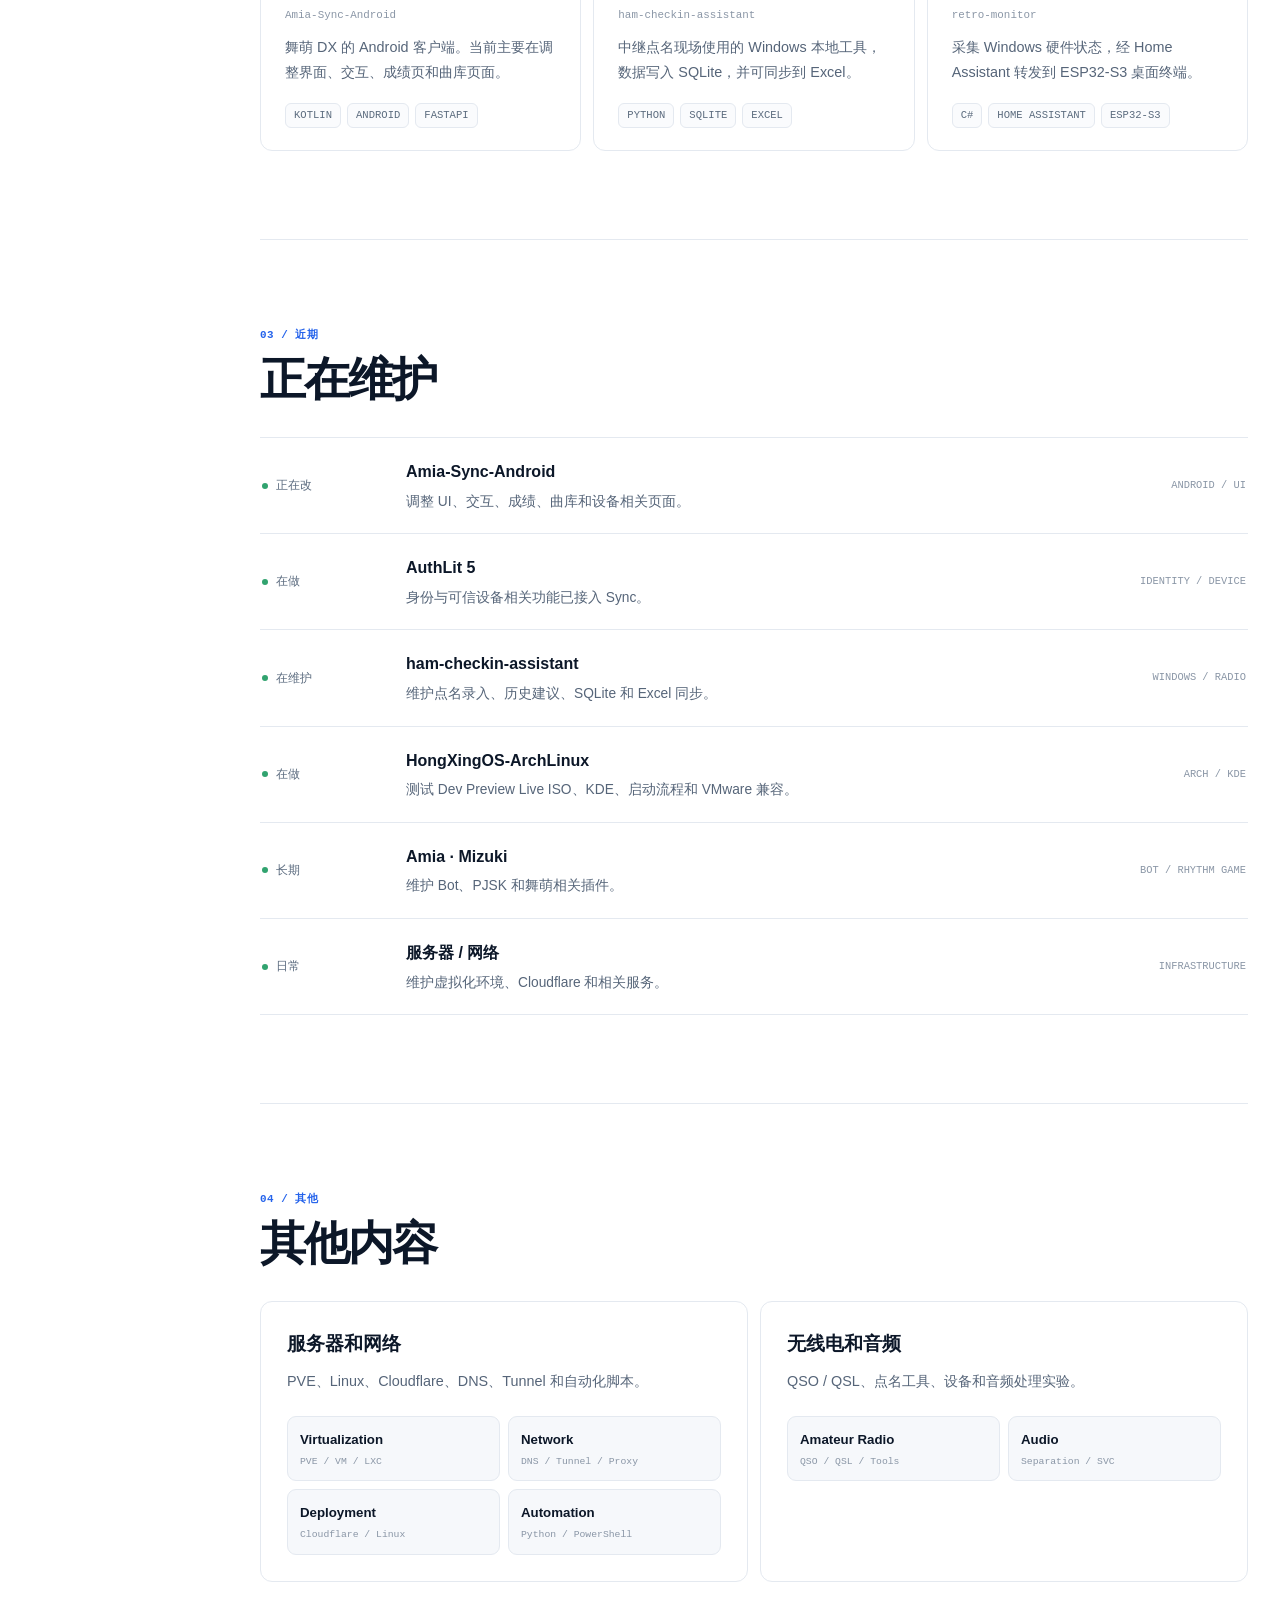
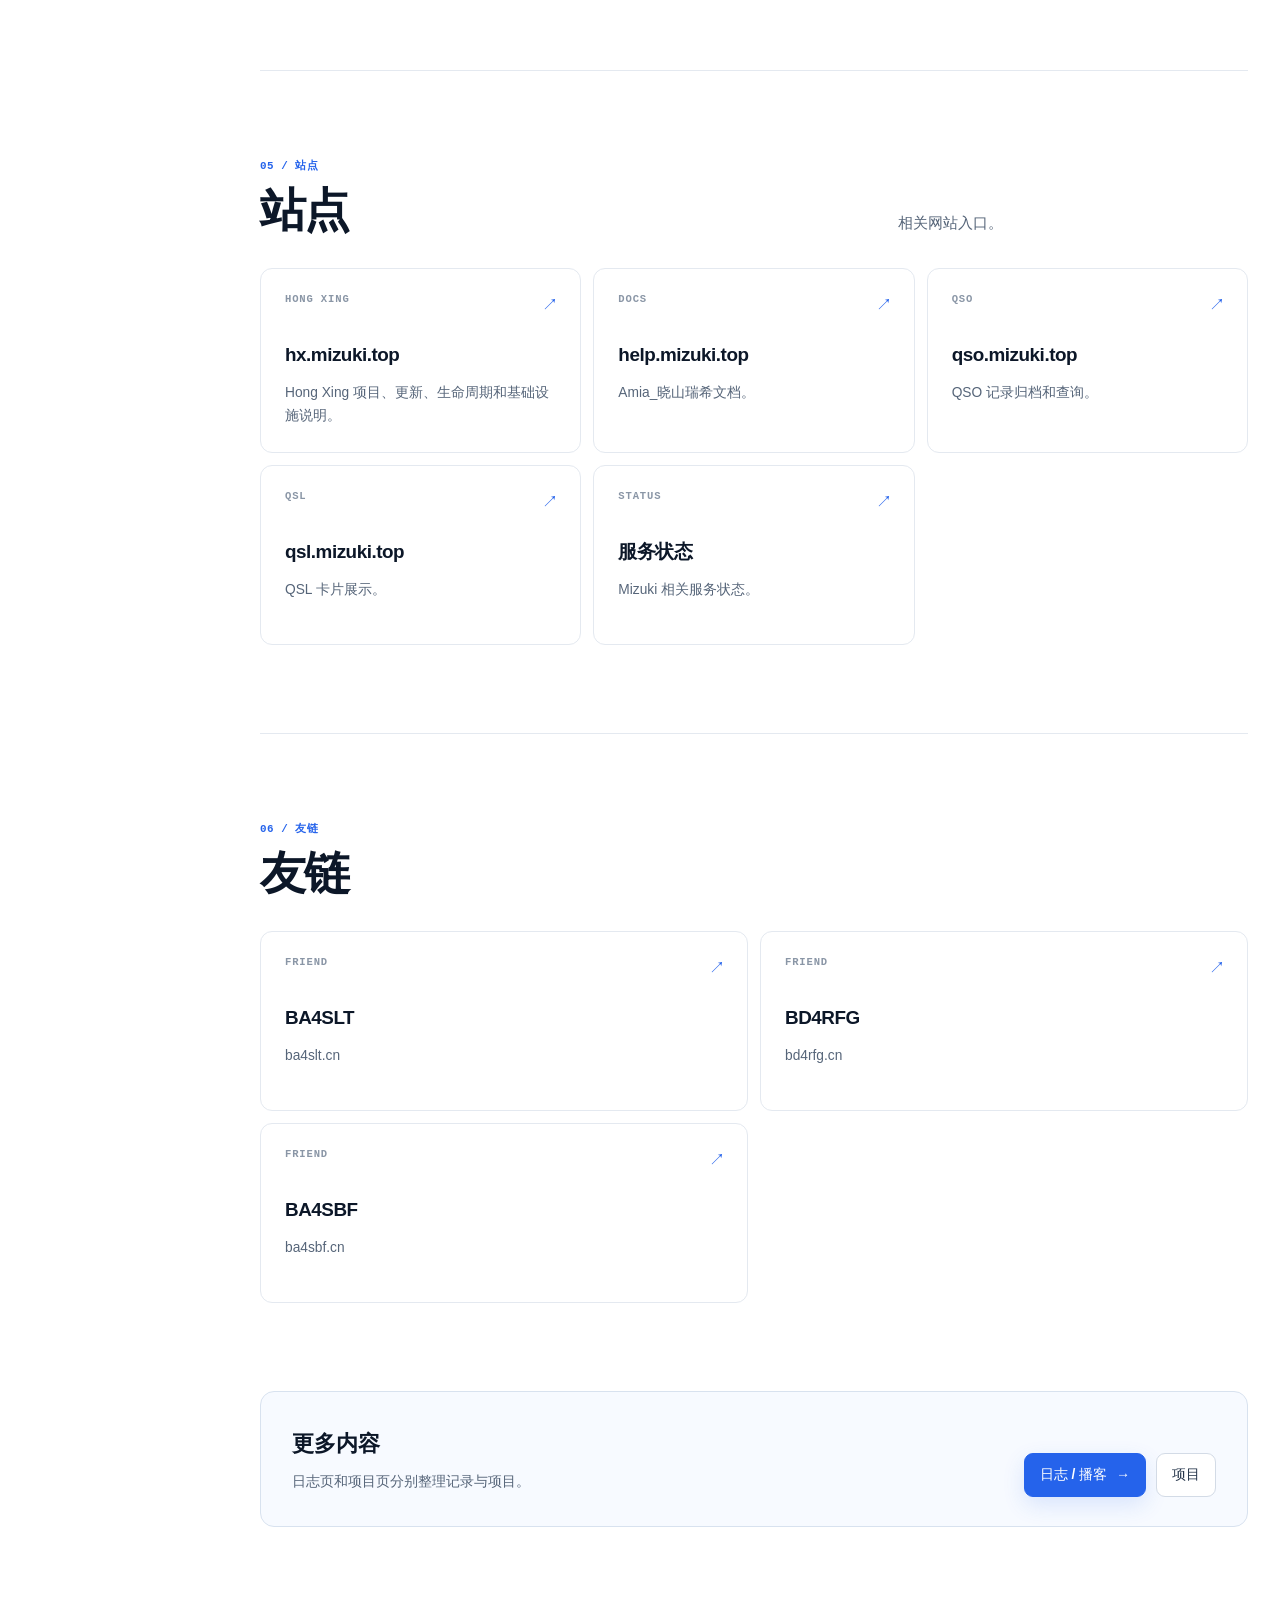
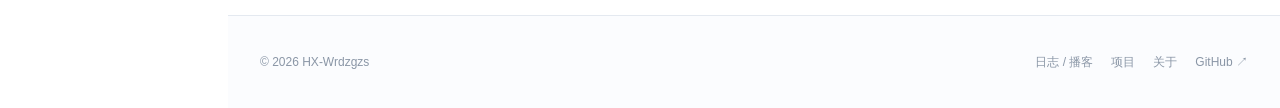
==== commit fe247e20: "Refresh dual particle wordmark assets" ====
--- a/index.html
+++ b/index.html
@@ -8,7 +8,7 @@
   <title>HX-Wrdzgzs · 个人主页</title>
   <link rel="stylesheet" href="./home.css?v=20260908-2" />
   <link rel="stylesheet" href="./layout.css?v=20260905-3" data-hx-layout />
-  <link rel="stylesheet" href="./hero-particles.css?v=20260907-2" />
+  <link rel="stylesheet" href="./hero-particles.css?v=20260908-1" />
 </head>
 <body>
   <aside class="site-sidebar" aria-label="网站菜单">
@@ -145,6 +145,6 @@
     <footer class="site-footer"><div class="footer-inner app-shell"><span>© 2026 HX-Wrdzgzs</span><div class="footer-links"><a href="./journal.html">日志 / 播客</a><a href="./projects.html">项目</a><a href="./about.html">关于</a><a href="https://github.com/HX-Wrdzgzs" target="_blank" rel="noreferrer">GitHub ↗</a></div></div></footer>
   </div>
   <script src="./home.js?v=20260906-4"></script>
-  <script src="./hero-mobile.js?v=20260907-3"></script>
+  <script src="./hero-mobile.js?v=20260908-1"></script>
 </body>
 </html>
--- a/hero-particles.css
+++ b/hero-particles.css
@@ -49,8 +49,8 @@
     display:block;
     position:relative;
     width:calc(100% + 8px);
-    height:132px;
-    margin:15px -4px 14px;
+    height:164px;
+    margin:14px -4px 13px;
     overflow:hidden;
     pointer-events:none;
   }
@@ -76,9 +76,9 @@
 
 @media(max-width:420px){
   .hero-particle-mobile{
-    height:124px;
-    margin-top:14px;
-    margin-bottom:13px;
+    height:154px;
+    margin-top:13px;
+    margin-bottom:12px;
   }
 }
 
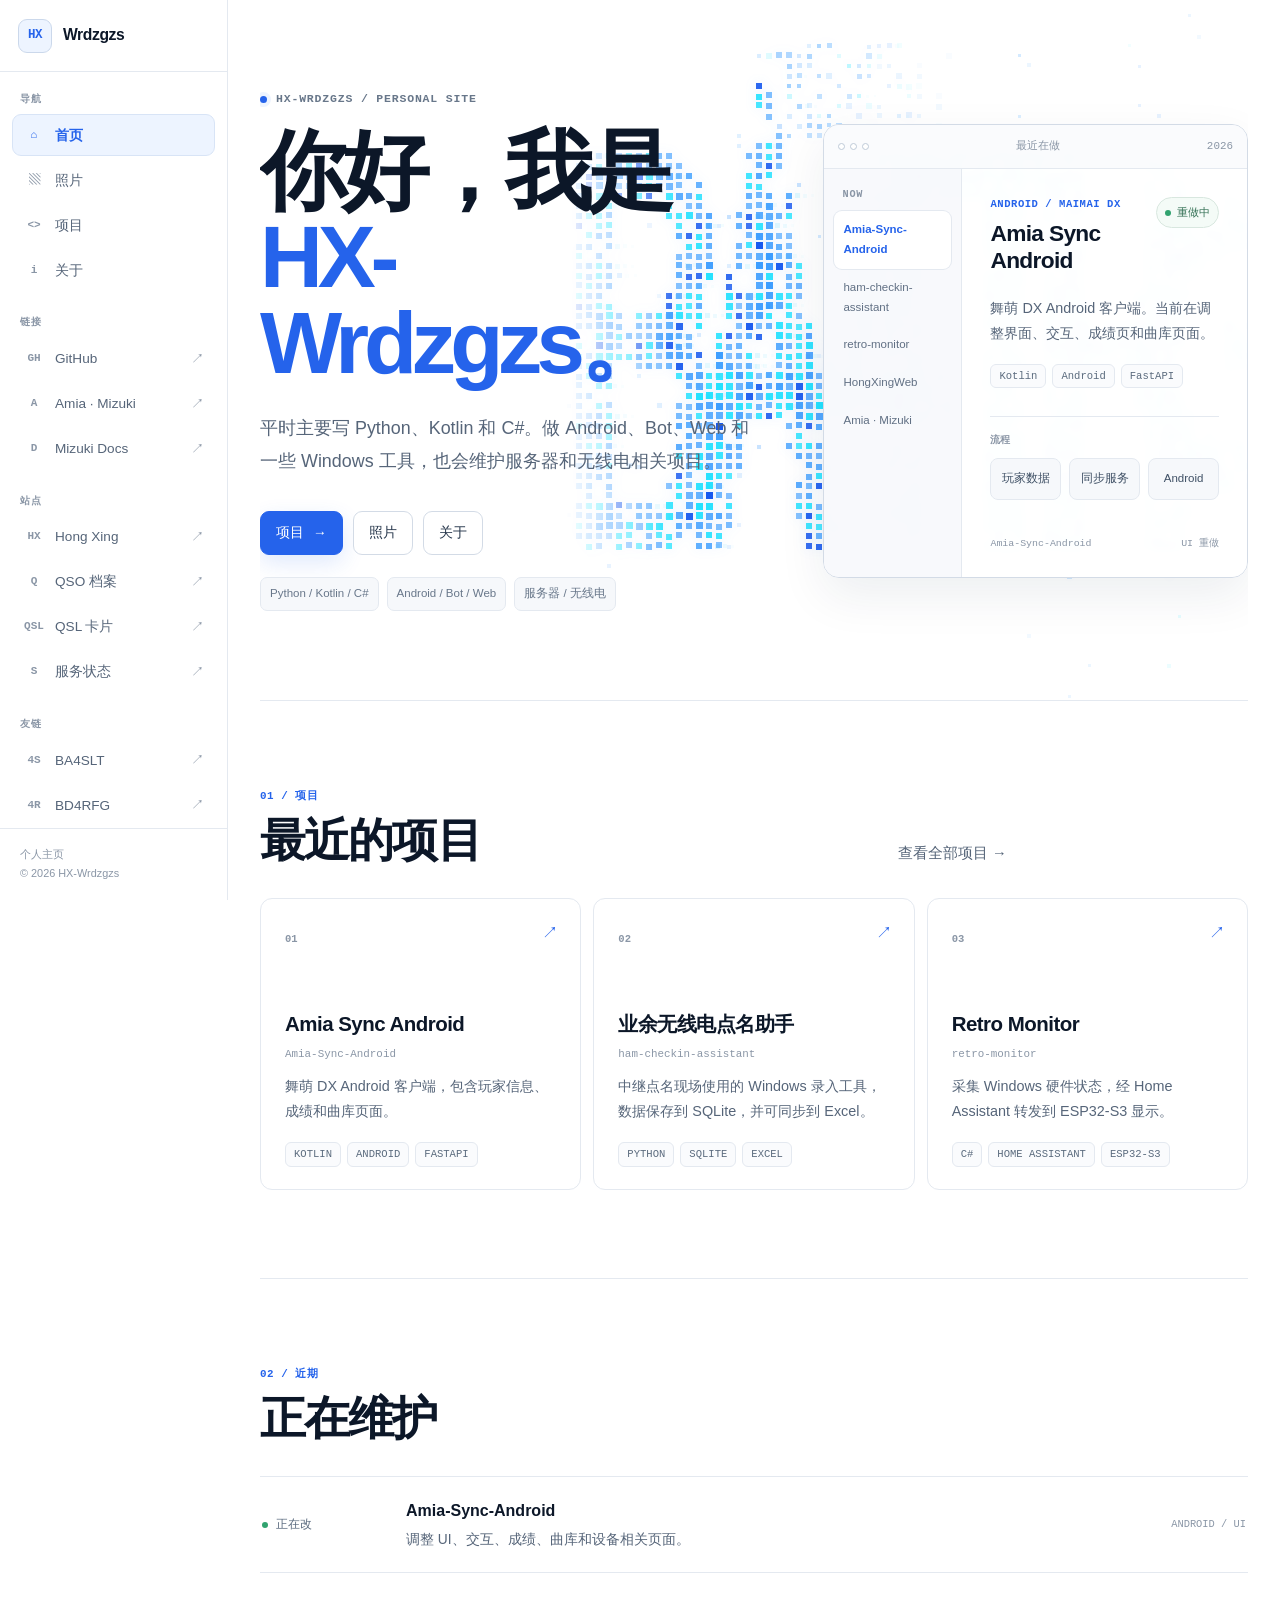
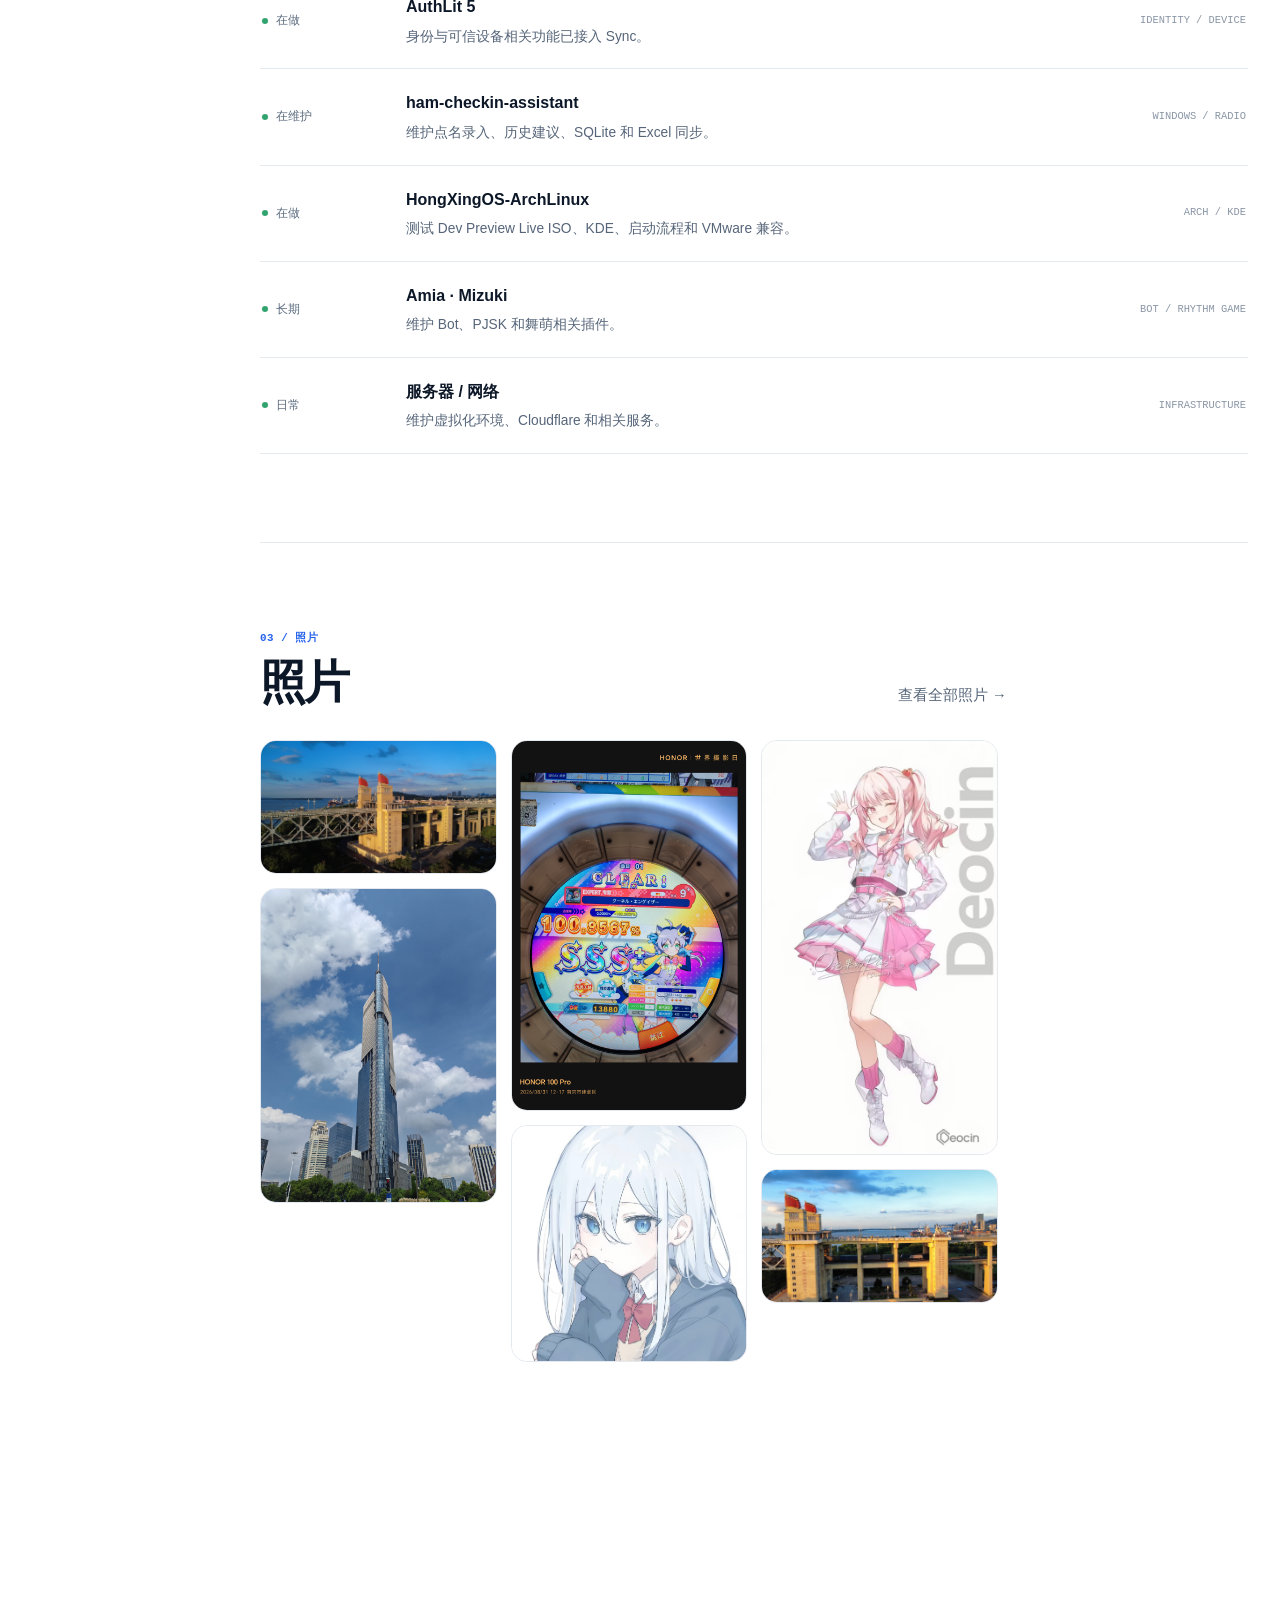
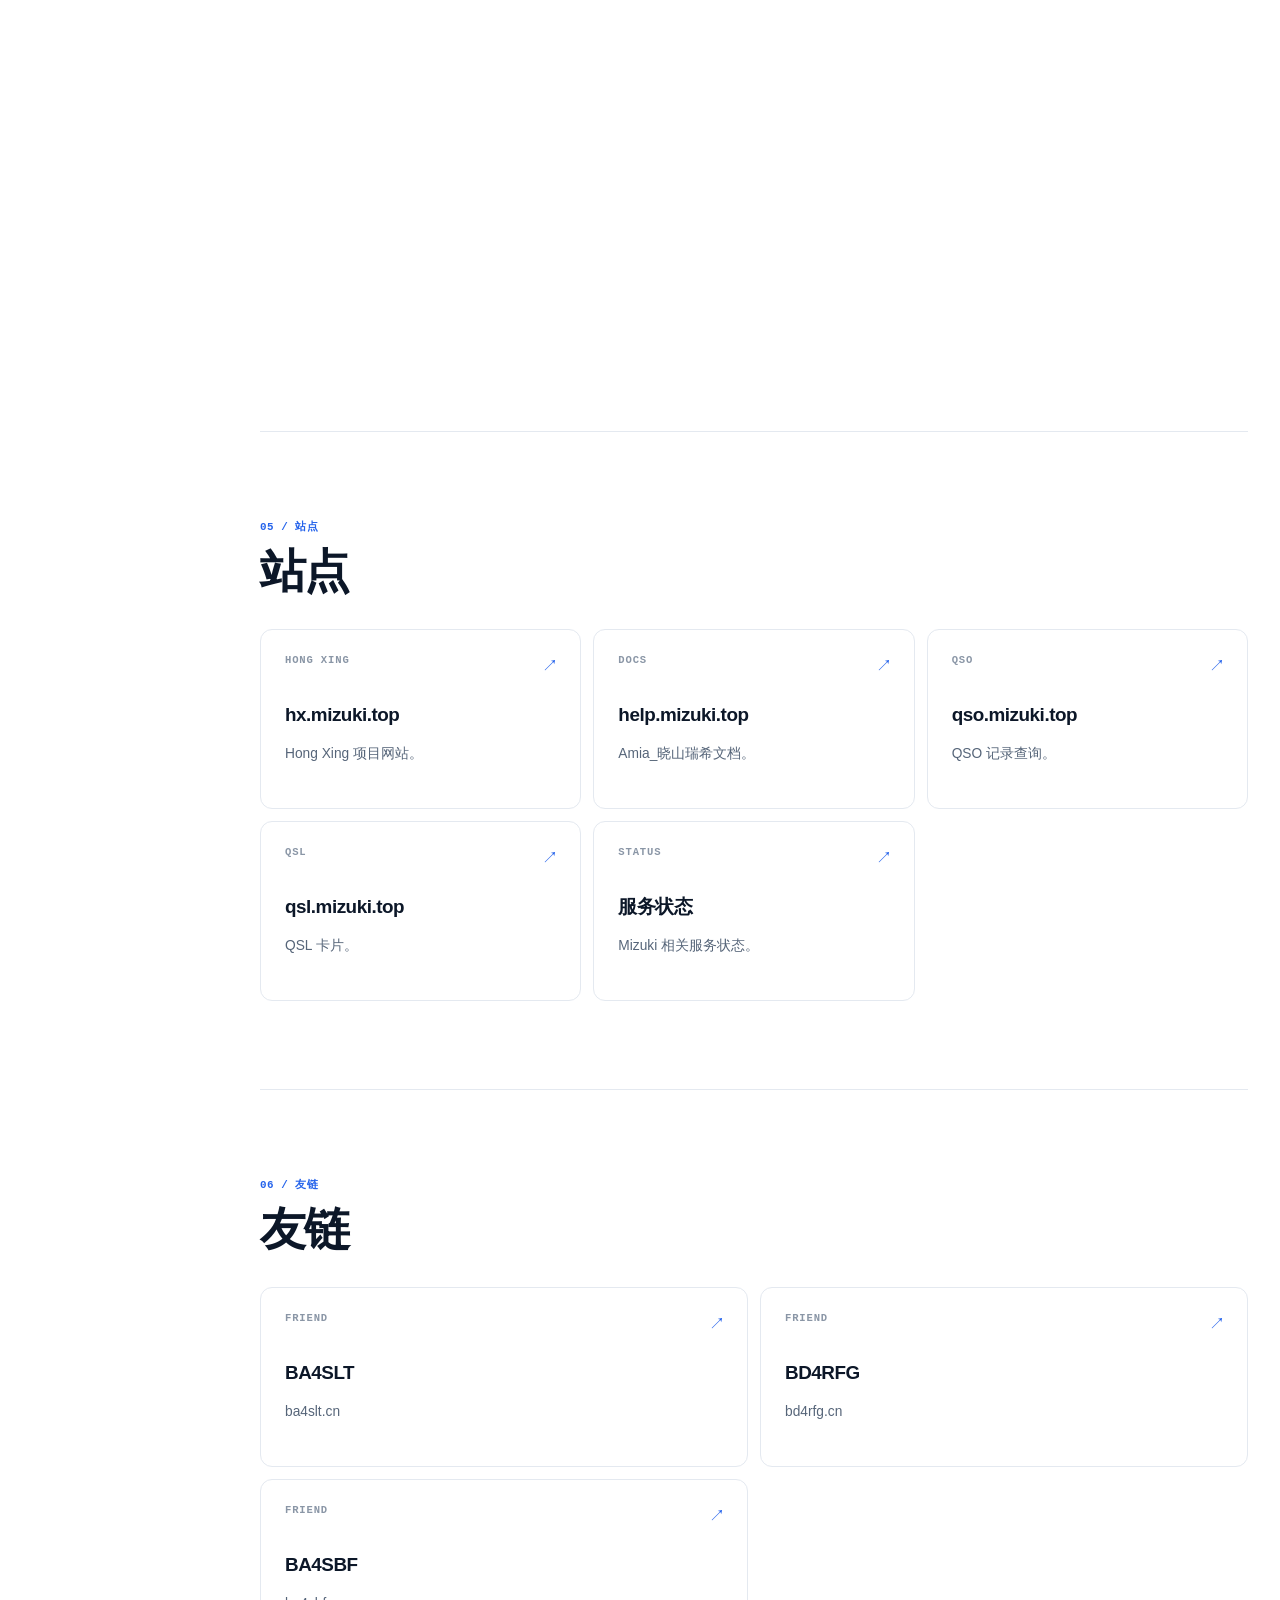
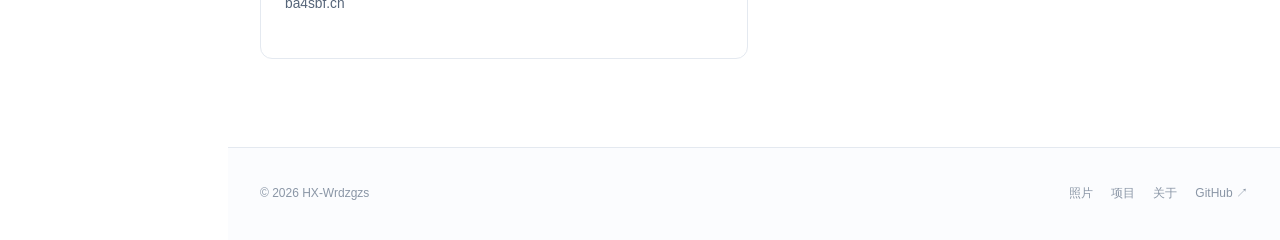
==== commit 9529fbab: "refactor: simplify homepage copy and photo entry" ====
--- a/index.html
+++ b/index.html
@@ -4,11 +4,17 @@
   <meta charset="utf-8" />
   <meta name="viewport" content="width=device-width,initial-scale=1" />
   <meta name="theme-color" content="#ffffff" />
-  <meta name="description" content="HX-Wrdzgzs 的个人主页。项目、开发记录、照片和音频。" />
+  <meta name="description" content="HX-Wrdzgzs 的个人主页。项目、照片、无线电和服务器。" />
   <title>HX-Wrdzgzs · 个人主页</title>
   <link rel="stylesheet" href="./home.css?v=20260908-2" />
   <link rel="stylesheet" href="./layout.css?v=20260905-3" data-hx-layout />
   <link rel="stylesheet" href="./hero-particles.css?v=20260908-1" />
+  <style>
+    .home-photo-grid{column-count:4;column-gap:14px;margin-top:24px}
+    .home-photo{display:inline-block;width:100%;margin:0 0 14px;break-inside:avoid;border:1px solid var(--line,#e8e8e8);border-radius:16px;overflow:hidden;background:#f5f5f5;vertical-align:top}
+    .home-photo img{display:block;width:100%;height:auto}
+    @media(max-width:900px){.home-photo-grid{column-count:2}}
+  </style>
 </head>
 <body>
   <aside class="site-sidebar" aria-label="网站菜单">
@@ -16,7 +22,7 @@
     <div class="sidebar-scroll">
       <section class="sidebar-group"><p class="sidebar-label">导航</p><nav class="sidebar-nav">
         <a class="sidebar-link" href="./index.html" aria-current="page"><span class="sidebar-icon">⌂</span><span>首页</span></a>
-        <a class="sidebar-link" href="./journal.html"><span class="sidebar-icon">✎</span><span>日志 / 播客</span></a>
+        <a class="sidebar-link" href="./journal.html"><span class="sidebar-icon">▧</span><span>照片</span></a>
         <a class="sidebar-link" href="./projects.html"><span class="sidebar-icon">&lt;&gt;</span><span>项目</span></a>
         <a class="sidebar-link" href="./about.html"><span class="sidebar-icon">i</span><span>关于</span></a>
       </nav></section>
@@ -53,13 +59,13 @@
           <p class="eyebrow"><span class="eyebrow-dot"></span> HX-Wrdzgzs / Personal site</p>
           <h1 class="page-title">你好，我是<br><span class="accent">HX-Wrdzgzs。</span></h1>
           <div class="hero-particle-mobile" aria-hidden="true"><canvas class="hero-shader-mobile" data-hero-shader-mobile></canvas></div>
-          <p class="page-lead">这是我的个人主页。主要整理项目、开发记录、照片和音频，也放一些无线电与服务器相关内容。</p>
+          <p class="page-lead">平时主要写 Python、Kotlin 和 C#。做 Android、Bot、Web 和一些 Windows 工具，也会维护服务器和无线电相关项目。</p>
           <div class="hero-actions">
-            <a class="button primary" href="./journal.html">日志 / 播客 <span>→</span></a>
-            <a class="button" href="./projects.html">项目</a>
+            <a class="button primary" href="./projects.html">项目 <span>→</span></a>
+            <a class="button" href="./journal.html">照片</a>
             <a class="button ghost" href="./about.html">关于</a>
           </div>
-          <div class="hero-meta"><span>开发记录</span><span>照片 / 音频</span><span>项目 / 无线电 / 服务器</span></div>
+          <div class="hero-meta"><span>Python / Kotlin / C#</span><span>Android / Bot / Web</span><span>服务器 / 无线电</span></div>
         </div>
         <div class="product-window" aria-label="最近在做">
           <div class="window-bar"><div class="window-dots" aria-hidden="true"><i></i><i></i><i></i></div><span class="window-path">最近在做</span><span class="window-path">2026</span></div>
@@ -73,7 +79,7 @@
             </aside>
             <div class="workspace-main">
               <div class="workspace-top"><div><p class="workspace-kicker" data-preview-kicker>ANDROID / MAIMAI DX</p><h2 class="workspace-title" data-preview-title>Amia Sync Android</h2></div><span class="status-pill"><i></i><span data-preview-state>重做中</span></span></div>
-              <p class="workspace-desc" data-preview-desc>舞萌 DX 的 Android 客户端。当前主要在调整界面、交互、成绩页和曲库相关页面。</p>
+              <p class="workspace-desc" data-preview-desc>舞萌 DX Android 客户端。当前在调整界面、交互、成绩页和曲库页面。</p>
               <div class="stack-row" data-preview-stack><span class="tech-chip">Kotlin</span><span class="tech-chip">Android</span><span class="tech-chip">FastAPI</span></div>
               <div class="workspace-flow"><div class="flow-label">流程</div><div class="flow-line" data-preview-flow><div class="flow-node">玩家数据</div><div class="flow-node">同步服务</div><div class="flow-node">Android</div></div></div>
               <div class="workspace-footer"><span data-preview-meta-left>Amia-Sync-Android</span><span data-preview-meta-right>UI 重做</span></div>
@@ -83,25 +89,16 @@
       </section>
 
       <section class="section app-shell reveal">
-        <div class="section-head"><div><span class="section-index">01 / 日志</span><h2>日志与照片</h2></div><p>开发记录、照片和音频集中放在日志页。</p></div>
-        <div class="secondary-grid">
-          <div class="info-panel"><h3>开发记录</h3><p>记录项目修改、遇到的问题和处理结果。</p><div class="topic-grid"><div class="topic"><strong>Build log</strong><span>开发过程</span></div><div class="topic"><strong>Notes</strong><span>短记录</span></div></div></div>
-          <div class="info-panel"><h3>照片与音频</h3><p>照片保存在站内；音频内容会按条目整理。</p><div class="topic-grid"><div class="topic"><strong>Photos</strong><span>照片</span></div><div class="topic"><strong>Audio</strong><span>音频</span></div></div></div>
-        </div>
-        <div class="hero-actions" style="margin-top:24px"><a class="button primary" href="./journal.html">打开日志 / 播客 <span>→</span></a></div>
-      </section>
-
-      <section class="section app-shell reveal">
-        <div class="section-head"><div><span class="section-index">02 / 项目</span><h2>最近的项目</h2></div><p>完整列表在项目页。</p></div>
+        <div class="section-head"><div><span class="section-index">01 / 项目</span><h2>最近的项目</h2></div><p><a href="./projects.html">查看全部项目 →</a></p></div>
         <div class="feature-grid">
-          <a class="feature-card" href="./projects/mizukisync.html"><span class="feature-number">01</span><span class="arrow">↗</span><h3>Amia Sync Android</h3><span class="feature-repo">Amia-Sync-Android</span><p>舞萌 DX 的 Android 客户端。当前主要在调整界面、交互、成绩页和曲库页面。</p><div class="feature-tags"><span>KOTLIN</span><span>ANDROID</span><span>FASTAPI</span></div></a>
-          <a class="feature-card" href="./projects/hx-ham.html"><span class="feature-number">02</span><span class="arrow">↗</span><h3>业余无线电点名助手</h3><span class="feature-repo">ham-checkin-assistant</span><p>中继点名现场使用的 Windows 本地工具，数据写入 SQLite，并可同步到 Excel。</p><div class="feature-tags"><span>PYTHON</span><span>SQLITE</span><span>EXCEL</span></div></a>
-          <a class="feature-card" href="./projects/retro-monitor.html"><span class="feature-number">03</span><span class="arrow">↗</span><h3>Retro Monitor</h3><span class="feature-repo">retro-monitor</span><p>采集 Windows 硬件状态，经 Home Assistant 转发到 ESP32-S3 桌面终端。</p><div class="feature-tags"><span>C#</span><span>HOME ASSISTANT</span><span>ESP32-S3</span></div></a>
+          <a class="feature-card" href="./projects/mizukisync.html"><span class="feature-number">01</span><span class="arrow">↗</span><h3>Amia Sync Android</h3><span class="feature-repo">Amia-Sync-Android</span><p>舞萌 DX Android 客户端，包含玩家信息、成绩和曲库页面。</p><div class="feature-tags"><span>KOTLIN</span><span>ANDROID</span><span>FASTAPI</span></div></a>
+          <a class="feature-card" href="./projects/hx-ham.html"><span class="feature-number">02</span><span class="arrow">↗</span><h3>业余无线电点名助手</h3><span class="feature-repo">ham-checkin-assistant</span><p>中继点名现场使用的 Windows 录入工具，数据保存到 SQLite，并可同步到 Excel。</p><div class="feature-tags"><span>PYTHON</span><span>SQLITE</span><span>EXCEL</span></div></a>
+          <a class="feature-card" href="./projects/retro-monitor.html"><span class="feature-number">03</span><span class="arrow">↗</span><h3>Retro Monitor</h3><span class="feature-repo">retro-monitor</span><p>采集 Windows 硬件状态，经 Home Assistant 转发到 ESP32-S3 显示。</p><div class="feature-tags"><span>C#</span><span>HOME ASSISTANT</span><span>ESP32-S3</span></div></a>
         </div>
       </section>
 
       <section class="section app-shell reveal">
-        <div class="section-head"><div><span class="section-index">03 / 近期</span><h2>正在维护</h2></div></div>
+        <div class="section-head"><div><span class="section-index">02 / 近期</span><h2>正在维护</h2></div></div>
         <div class="activity-list">
           <div class="activity-row"><div class="activity-state"><i></i> 正在改</div><div><h3>Amia-Sync-Android</h3><p>调整 UI、交互、成绩、曲库和设备相关页面。</p></div><span class="meta">ANDROID / UI</span></div>
           <div class="activity-row"><div class="activity-state"><i></i> 在做</div><div><h3>AuthLit 5</h3><p>身份与可信设备相关功能已接入 Sync。</p></div><span class="meta">IDENTITY / DEVICE</span></div>
@@ -113,20 +110,32 @@
       </section>
 
       <section class="section app-shell reveal">
-        <div class="section-head"><div><span class="section-index">04 / 其他</span><h2>其他内容</h2></div></div>
-        <div class="secondary-grid">
-          <div class="info-panel"><h3>服务器和网络</h3><p>PVE、Linux、Cloudflare、DNS、Tunnel 和自动化脚本。</p><div class="topic-grid"><div class="topic"><strong>Virtualization</strong><span>PVE / VM / LXC</span></div><div class="topic"><strong>Network</strong><span>DNS / Tunnel / Proxy</span></div><div class="topic"><strong>Deployment</strong><span>Cloudflare / Linux</span></div><div class="topic"><strong>Automation</strong><span>Python / PowerShell</span></div></div></div>
-          <div class="info-panel"><h3>无线电和音频</h3><p>QSO / QSL、点名工具、设备和音频处理实验。</p><div class="topic-grid"><div class="topic"><strong>Amateur Radio</strong><span>QSO / QSL / Tools</span></div><div class="topic"><strong>Audio</strong><span>Separation / SVC</span></div></div></div>
+        <div class="section-head"><div><span class="section-index">03 / 照片</span><h2>照片</h2></div><p><a href="./journal.html">查看全部照片 →</a></p></div>
+        <div class="home-photo-grid">
+          <a class="home-photo" href="./assets/posts/DJI_0140.JPG" target="_blank" rel="noreferrer"><img src="./assets/posts/DJI_0140.JPG" alt="照片" loading="lazy"></a>
+          <a class="home-photo" href="./assets/posts/IMG_20260905_113606.jpg" target="_blank" rel="noreferrer"><img src="./assets/posts/IMG_20260905_113606.jpg" alt="照片" loading="lazy"></a>
+          <a class="home-photo" href="./assets/posts/IMG_20260831_121714.jpg" target="_blank" rel="noreferrer"><img src="./assets/posts/IMG_20260831_121714.jpg" alt="照片" loading="lazy"></a>
+          <a class="home-photo" href="./assets/posts/Image_1788351332091_478.jpg" target="_blank" rel="noreferrer"><img src="./assets/posts/Image_1788351332091_478.jpg" alt="照片" loading="lazy"></a>
+          <a class="home-photo" href="./assets/posts/Image_1788779069195_33.jpg" target="_blank" rel="noreferrer"><img src="./assets/posts/Image_1788779069195_33.jpg" alt="照片" loading="lazy"></a>
+          <a class="home-photo" href="./assets/posts/dji_fly_20260823_181844_176_1787480395071_photo_optimized.jpg" target="_blank" rel="noreferrer"><img src="./assets/posts/dji_fly_20260823_181844_176_1787480395071_photo_optimized.jpg" alt="照片" loading="lazy"></a>
         </div>
       </section>
 
       <section class="section app-shell reveal">
-        <div class="section-head"><div><span class="section-index">05 / 站点</span><h2>站点</h2></div><p>相关网站入口。</p></div>
+        <div class="section-head"><div><span class="section-index">04 / 其他</span><h2>服务器与无线电</h2></div></div>
+        <div class="secondary-grid">
+          <div class="info-panel"><h3>服务器和网络</h3><p>PVE、Linux、Cloudflare、DNS、Tunnel 和一些自动化脚本。</p><div class="topic-grid"><div class="topic"><strong>Virtualization</strong><span>PVE / VM / LXC</span></div><div class="topic"><strong>Network</strong><span>DNS / Tunnel / Proxy</span></div><div class="topic"><strong>Deployment</strong><span>Cloudflare / Linux</span></div><div class="topic"><strong>Automation</strong><span>Python / PowerShell</span></div></div></div>
+          <div class="info-panel"><h3>业余无线电</h3><p>QSO / QSL、点名工具、设备和相关软件。</p><div class="topic-grid"><div class="topic"><strong>QSO / QSL</strong><span>记录 / 卡片</span></div><div class="topic"><strong>Tools</strong><span>点名 / 固件 / Web</span></div></div></div>
+        </div>
+      </section>
+
+      <section class="section app-shell reveal">
+        <div class="section-head"><div><span class="section-index">05 / 站点</span><h2>站点</h2></div></div>
         <div class="site-link-grid">
-          <a class="site-link-card" href="https://hx.mizuki.top" target="_blank" rel="noreferrer"><span class="site-link-type">HONG XING</span><h3>hx.mizuki.top</h3><p>Hong Xing 项目、更新、生命周期和基础设施说明。</p><span class="site-link-arrow">↗</span></a>
+          <a class="site-link-card" href="https://hx.mizuki.top" target="_blank" rel="noreferrer"><span class="site-link-type">HONG XING</span><h3>hx.mizuki.top</h3><p>Hong Xing 项目网站。</p><span class="site-link-arrow">↗</span></a>
           <a class="site-link-card" href="https://help.mizuki.top" target="_blank" rel="noreferrer"><span class="site-link-type">DOCS</span><h3>help.mizuki.top</h3><p>Amia_晓山瑞希文档。</p><span class="site-link-arrow">↗</span></a>
-          <a class="site-link-card" href="https://qso.mizuki.top" target="_blank" rel="noreferrer"><span class="site-link-type">QSO</span><h3>qso.mizuki.top</h3><p>QSO 记录归档和查询。</p><span class="site-link-arrow">↗</span></a>
-          <a class="site-link-card" href="https://qsl.mizuki.top" target="_blank" rel="noreferrer"><span class="site-link-type">QSL</span><h3>qsl.mizuki.top</h3><p>QSL 卡片展示。</p><span class="site-link-arrow">↗</span></a>
+          <a class="site-link-card" href="https://qso.mizuki.top" target="_blank" rel="noreferrer"><span class="site-link-type">QSO</span><h3>qso.mizuki.top</h3><p>QSO 记录查询。</p><span class="site-link-arrow">↗</span></a>
+          <a class="site-link-card" href="https://qsl.mizuki.top" target="_blank" rel="noreferrer"><span class="site-link-type">QSL</span><h3>qsl.mizuki.top</h3><p>QSL 卡片。</p><span class="site-link-arrow">↗</span></a>
           <a class="site-link-card" href="https://help.mizuki.top/status" target="_blank" rel="noreferrer"><span class="site-link-type">STATUS</span><h3>服务状态</h3><p>Mizuki 相关服务状态。</p><span class="site-link-arrow">↗</span></a>
         </div>
       </section>
@@ -139,10 +148,8 @@
           <a class="site-link-card" href="https://ba4sbf.cn" target="_blank" rel="noreferrer"><span class="site-link-type">FRIEND</span><h3>BA4SBF</h3><p>ba4sbf.cn</p><span class="site-link-arrow">↗</span></a>
         </div>
       </section>
-
-      <section class="cta-band app-shell reveal"><div class="cta-inner"><div><h2>更多内容</h2><p>日志页和项目页分别整理记录与项目。</p></div><div class="hero-actions"><a class="button primary" href="./journal.html">日志 / 播客 <span>→</span></a><a class="button" href="./projects.html">项目</a></div></div></section>
     </main>
-    <footer class="site-footer"><div class="footer-inner app-shell"><span>© 2026 HX-Wrdzgzs</span><div class="footer-links"><a href="./journal.html">日志 / 播客</a><a href="./projects.html">项目</a><a href="./about.html">关于</a><a href="https://github.com/HX-Wrdzgzs" target="_blank" rel="noreferrer">GitHub ↗</a></div></div></footer>
+    <footer class="site-footer"><div class="footer-inner app-shell"><span>© 2026 HX-Wrdzgzs</span><div class="footer-links"><a href="./journal.html">照片</a><a href="./projects.html">项目</a><a href="./about.html">关于</a><a href="https://github.com/HX-Wrdzgzs" target="_blank" rel="noreferrer">GitHub ↗</a></div></div></footer>
   </div>
   <script src="./home.js?v=20260906-4"></script>
   <script src="./hero-mobile.js?v=20260908-1"></script>
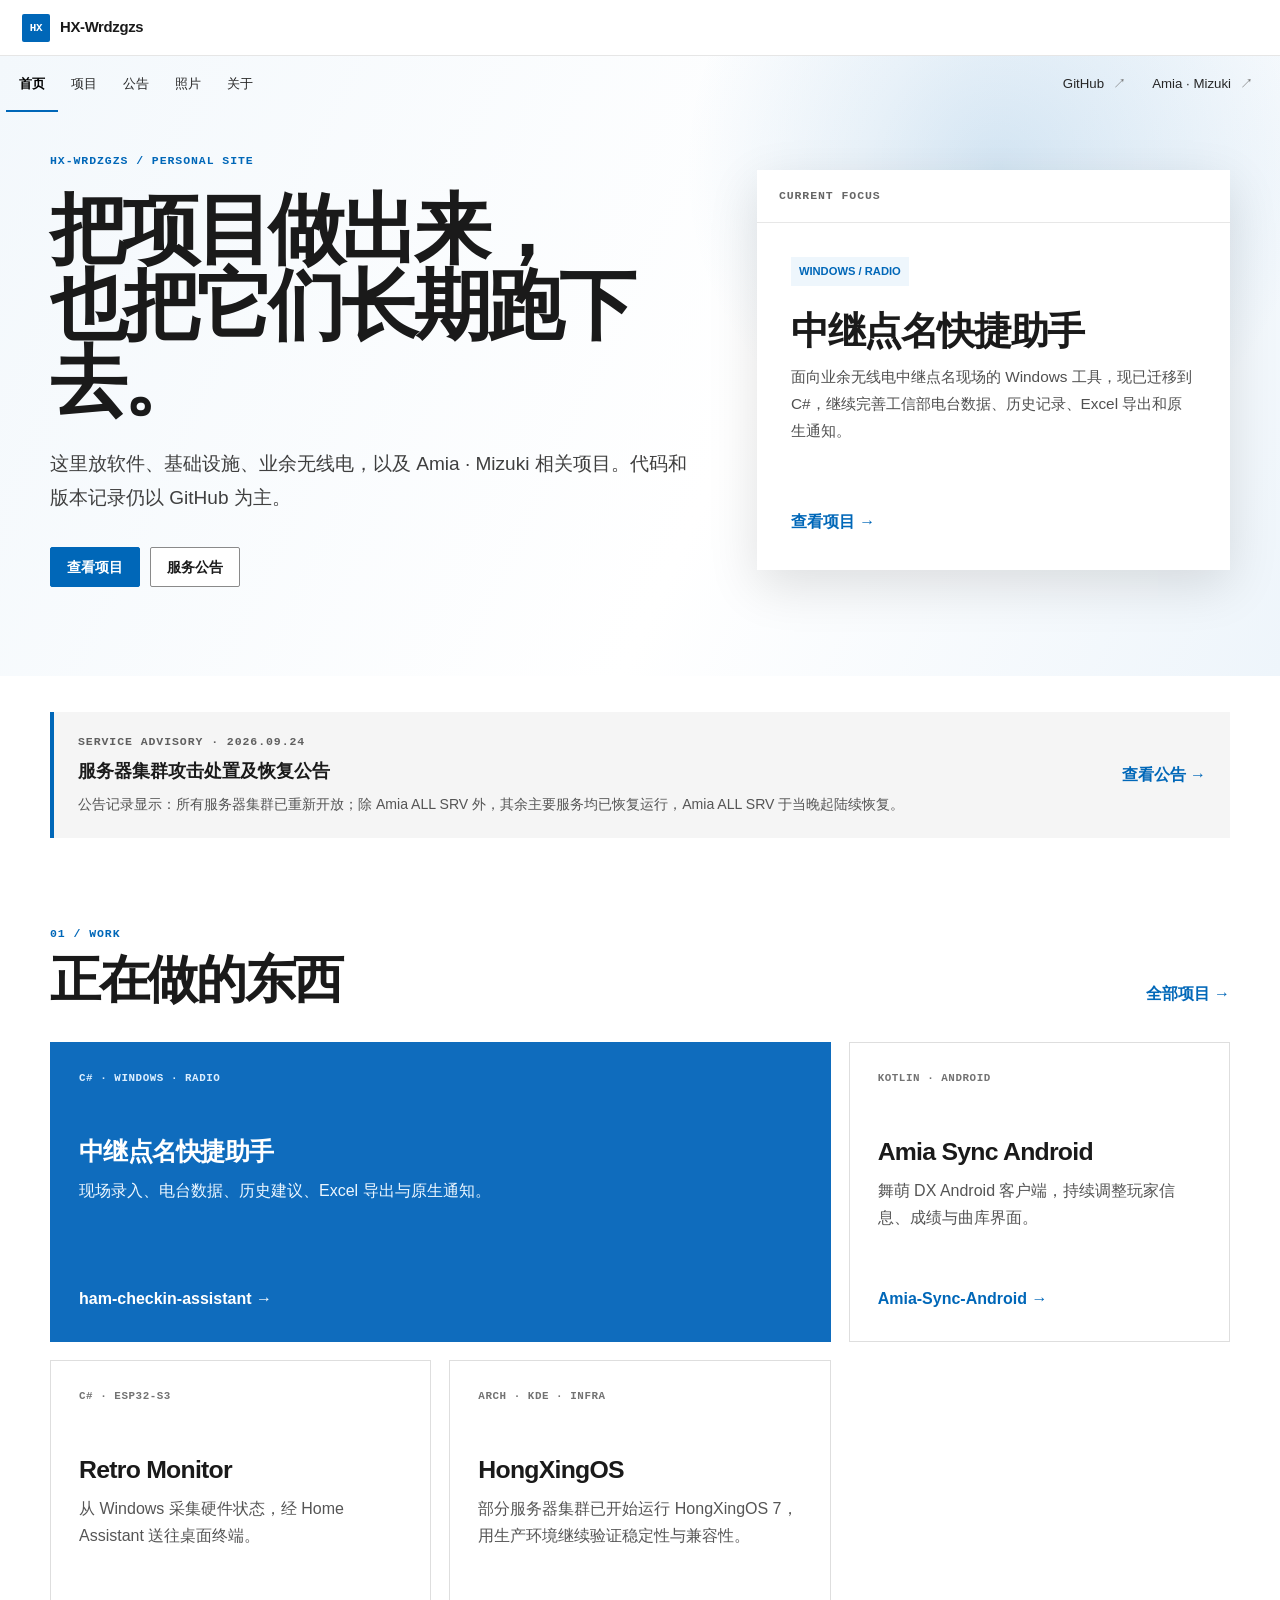
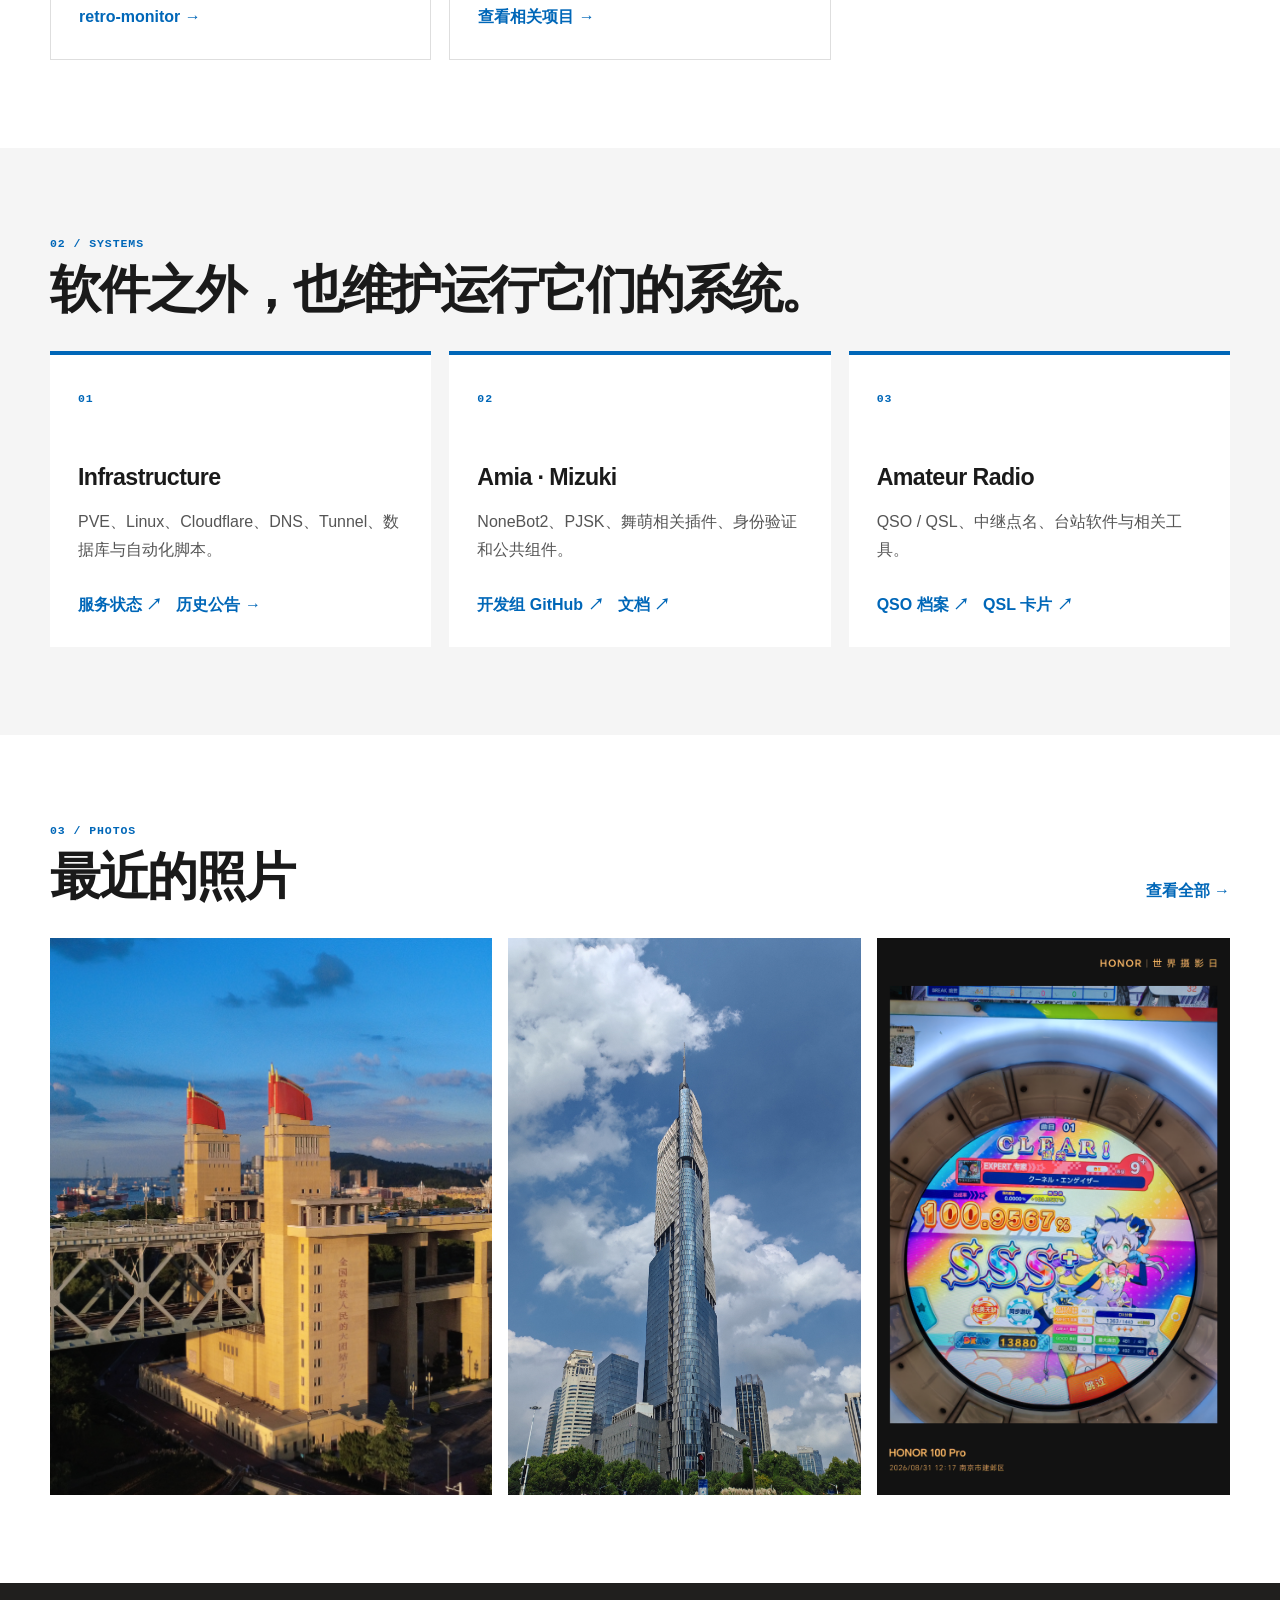
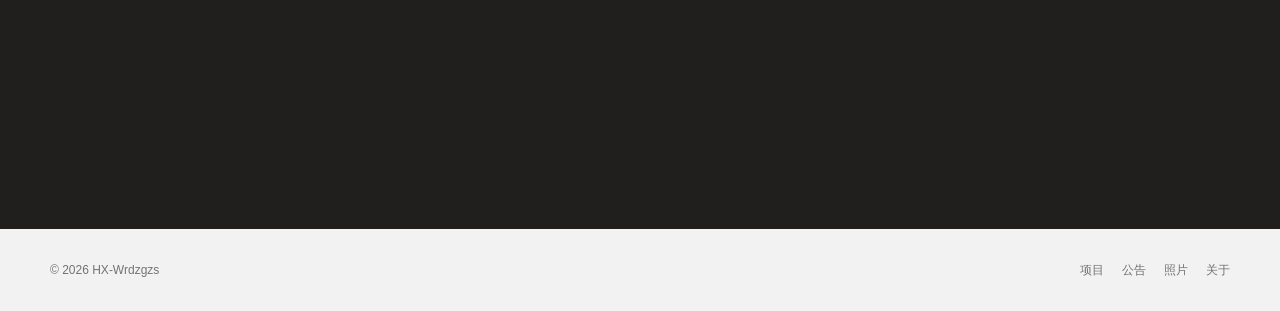
==== commit 99f4bc98: "feat: redesign homepage and add service advisories" ====
--- a/index.html
+++ b/index.html
@@ -4,154 +4,195 @@
   <meta charset="utf-8" />
   <meta name="viewport" content="width=device-width,initial-scale=1" />
   <meta name="theme-color" content="#ffffff" />
-  <meta name="description" content="HX-Wrdzgzs 的个人主页。项目、照片、无线电和服务器。" />
-  <title>HX-Wrdzgzs · 个人主页</title>
-  <link rel="stylesheet" href="./home.css?v=20260908-2" />
-  <link rel="stylesheet" href="./layout.css?v=20260905-3" data-hx-layout />
-  <link rel="stylesheet" href="./hero-particles.css?v=20260908-1" />
-  <style>
-    .home-photo-grid{column-count:4;column-gap:14px;margin-top:24px}
-    .home-photo{display:inline-block;width:100%;margin:0 0 14px;break-inside:avoid;border:1px solid var(--line,#e8e8e8);border-radius:16px;overflow:hidden;background:#f5f5f5;vertical-align:top}
-    .home-photo img{display:block;width:100%;height:auto}
-    @media(max-width:900px){.home-photo-grid{column-count:2}}
-  </style>
+  <meta name="description" content="HX-Wrdzgzs 的个人主页：软件、基础设施、业余无线电与 Amia · Mizuki。" />
+  <title>HX-Wrdzgzs · Home</title>
+  <link rel="stylesheet" href="./home.css?v=20260927-1" />
+  <link rel="stylesheet" href="./layout.css?v=20260927-1" data-hx-layout />
+  <link rel="stylesheet" href="./fluent.css?v=20260927-1" data-hx-fluent />
 </head>
 <body>
   <aside class="site-sidebar" aria-label="网站菜单">
-    <a class="sidebar-brand" href="./index.html"><span class="sidebar-brand-mark">HX</span><span class="sidebar-brand-text">Wrdzgzs</span></a>
+    <a class="sidebar-brand" href="./index.html">
+      <span class="sidebar-brand-mark">HX</span>
+      <span class="sidebar-brand-text">HX-Wrdzgzs</span>
+    </a>
     <div class="sidebar-scroll">
-      <section class="sidebar-group"><p class="sidebar-label">导航</p><nav class="sidebar-nav">
-        <a class="sidebar-link" href="./index.html" aria-current="page"><span class="sidebar-icon">⌂</span><span>首页</span></a>
-        <a class="sidebar-link" href="./journal.html"><span class="sidebar-icon">▧</span><span>照片</span></a>
-        <a class="sidebar-link" href="./projects.html"><span class="sidebar-icon">&lt;&gt;</span><span>项目</span></a>
-        <a class="sidebar-link" href="./about.html"><span class="sidebar-icon">i</span><span>关于</span></a>
-      </nav></section>
-      <section class="sidebar-group"><p class="sidebar-label">链接</p><nav class="sidebar-nav">
-        <a class="sidebar-link" href="https://github.com/HX-Wrdzgzs" target="_blank" rel="noreferrer"><span class="sidebar-icon">GH</span><span>GitHub</span><span class="external">↗</span></a>
-        <a class="sidebar-link" href="https://github.com/Amia-Mizuki-Dev-Team" target="_blank" rel="noreferrer"><span class="sidebar-icon">A</span><span>Amia · Mizuki</span><span class="external">↗</span></a>
-        <a class="sidebar-link" href="https://help.mizuki.top" target="_blank" rel="noreferrer"><span class="sidebar-icon">D</span><span>Mizuki Docs</span><span class="external">↗</span></a>
-      </nav></section>
-      <section class="sidebar-group" data-sidebar-sites><p class="sidebar-label">站点</p><nav class="sidebar-nav">
-        <a class="sidebar-link" href="https://hx.mizuki.top" target="_blank" rel="noreferrer"><span class="sidebar-icon">HX</span><span>Hong Xing</span><span class="external">↗</span></a>
-        <a class="sidebar-link" href="https://qso.mizuki.top" target="_blank" rel="noreferrer"><span class="sidebar-icon">Q</span><span>QSO 档案</span><span class="external">↗</span></a>
-        <a class="sidebar-link" href="https://qsl.mizuki.top" target="_blank" rel="noreferrer"><span class="sidebar-icon">QSL</span><span>QSL 卡片</span><span class="external">↗</span></a>
-        <a class="sidebar-link" href="https://help.mizuki.top/status" target="_blank" rel="noreferrer"><span class="sidebar-icon">S</span><span>服务状态</span><span class="external">↗</span></a>
-      </nav></section>
-      <section class="sidebar-group" data-sidebar-friends><p class="sidebar-label">友链</p><nav class="sidebar-nav">
-        <a class="sidebar-link" href="https://ba4slt.cn" target="_blank" rel="noreferrer"><span class="sidebar-icon">4S</span><span>BA4SLT</span><span class="external">↗</span></a>
-        <a class="sidebar-link" href="https://www.bd4rfg.cn" target="_blank" rel="noreferrer"><span class="sidebar-icon">4R</span><span>BD4RFG</span><span class="external">↗</span></a>
-        <a class="sidebar-link" href="https://ba4sbf.cn" target="_blank" rel="noreferrer"><span class="sidebar-icon">4B</span><span>BA4SBF</span><span class="external">↗</span></a>
-      </nav></section>
+      <section class="sidebar-group">
+        <p class="sidebar-label">导航</p>
+        <nav class="sidebar-nav">
+          <a class="sidebar-link" href="./index.html" aria-current="page"><span class="sidebar-icon">⌂</span><span>首页</span></a>
+          <a class="sidebar-link" href="./projects.html"><span class="sidebar-icon">&lt;&gt;</span><span>项目</span></a>
+          <a class="sidebar-link" href="./notices.html"><span class="sidebar-icon">!</span><span>公告</span></a>
+          <a class="sidebar-link" href="./photos.html"><span class="sidebar-icon">▧</span><span>照片</span></a>
+          <a class="sidebar-link" href="./about.html"><span class="sidebar-icon">i</span><span>关于</span></a>
+        </nav>
+      </section>
+      <section class="sidebar-group">
+        <p class="sidebar-label">链接</p>
+        <nav class="sidebar-nav">
+          <a class="sidebar-link" href="https://github.com/HX-Wrdzgzs" target="_blank" rel="noreferrer"><span class="sidebar-icon">GH</span><span>GitHub</span><span class="external">↗</span></a>
+          <a class="sidebar-link" href="https://github.com/Amia-Mizuki-Dev-Team" target="_blank" rel="noreferrer"><span class="sidebar-icon">A</span><span>Amia · Mizuki</span><span class="external">↗</span></a>
+        </nav>
+      </section>
     </div>
-    <div class="sidebar-footer">个人主页<br>© 2026 HX-Wrdzgzs</div>
+    <div class="sidebar-footer">© 2026 HX-Wrdzgzs</div>
   </aside>
   <div class="sidebar-overlay" aria-hidden="true"></div>
   <header class="mobile-header">
-    <a class="mobile-brand" href="./index.html"><span class="sidebar-brand-mark">HX</span><span>Wrdzgzs</span></a>
+    <a class="mobile-brand" href="./index.html"><span class="sidebar-brand-mark">HX</span><span>HX-Wrdzgzs</span></a>
     <button class="mobile-menu-button" type="button" aria-label="打开菜单" aria-expanded="false"><span class="menu-lines"><span></span></span></button>
   </header>
 
   <div class="page-frame">
     <main>
-      <section class="hero app-shell reveal">
-        <canvas class="hero-shader" data-hero-shader aria-hidden="true"></canvas>
-        <div class="hero-copy">
-          <p class="eyebrow"><span class="eyebrow-dot"></span> HX-Wrdzgzs / Personal site</p>
-          <h1 class="page-title">你好，我是<br><span class="accent">HX-Wrdzgzs。</span></h1>
-          <div class="hero-particle-mobile" aria-hidden="true"><canvas class="hero-shader-mobile" data-hero-shader-mobile></canvas></div>
-          <p class="page-lead">平时主要写 Python、Kotlin 和 C#。做 Android、Bot、Web 和一些 Windows 工具，也会维护服务器和无线电相关项目。</p>
-          <div class="hero-actions">
-            <a class="button primary" href="./projects.html">项目 <span>→</span></a>
-            <a class="button" href="./journal.html">照片</a>
-            <a class="button ghost" href="./about.html">关于</a>
+      <section class="ms-home-hero">
+        <div class="ms-home-hero-inner app-shell">
+          <div class="ms-home-copy reveal">
+            <p class="ms-kicker">HX-WRDZGZS / PERSONAL SITE</p>
+            <h1>把项目做出来，<br>也把它们长期跑下去。</h1>
+            <p class="ms-lead">这里放软件、基础设施、业余无线电，以及 Amia · Mizuki 相关项目。代码和版本记录仍以 GitHub 为主。</p>
+            <div class="ms-actions">
+              <a class="button primary" href="./projects.html">查看项目</a>
+              <a class="button" href="./notices.html">服务公告</a>
+            </div>
           </div>
-          <div class="hero-meta"><span>Python / Kotlin / C#</span><span>Android / Bot / Web</span><span>服务器 / 无线电</span></div>
-        </div>
-        <div class="product-window" aria-label="最近在做">
-          <div class="window-bar"><div class="window-dots" aria-hidden="true"><i></i><i></i><i></i></div><span class="window-path">最近在做</span><span class="window-path">2026</span></div>
-          <div class="workspace">
-            <aside class="workspace-sidebar"><div class="workspace-label">Now</div>
-              <button class="workspace-tab is-active" type="button" data-preview="mizuki">Amia-Sync-Android</button>
-              <button class="workspace-tab" type="button" data-preview="ham">ham-checkin-assistant</button>
-              <button class="workspace-tab" type="button" data-preview="retro">retro-monitor</button>
-              <button class="workspace-tab" type="button" data-preview="hongxing">HongXingWeb</button>
-              <button class="workspace-tab" type="button" data-preview="amia">Amia · Mizuki</button>
-            </aside>
-            <div class="workspace-main">
-              <div class="workspace-top"><div><p class="workspace-kicker" data-preview-kicker>ANDROID / MAIMAI DX</p><h2 class="workspace-title" data-preview-title>Amia Sync Android</h2></div><span class="status-pill"><i></i><span data-preview-state>重做中</span></span></div>
-              <p class="workspace-desc" data-preview-desc>舞萌 DX Android 客户端。当前在调整界面、交互、成绩页和曲库页面。</p>
-              <div class="stack-row" data-preview-stack><span class="tech-chip">Kotlin</span><span class="tech-chip">Android</span><span class="tech-chip">FastAPI</span></div>
-              <div class="workspace-flow"><div class="flow-label">流程</div><div class="flow-line" data-preview-flow><div class="flow-node">玩家数据</div><div class="flow-node">同步服务</div><div class="flow-node">Android</div></div></div>
-              <div class="workspace-footer"><span data-preview-meta-left>Amia-Sync-Android</span><span data-preview-meta-right>UI 重做</span></div>
+          <div class="ms-hero-feature reveal">
+            <div class="ms-feature-label">CURRENT FOCUS</div>
+            <div class="ms-feature-body">
+              <span class="ms-feature-chip">WINDOWS / RADIO</span>
+              <h2>中继点名快捷助手</h2>
+              <p>面向业余无线电中继点名现场的 Windows 工具，现已迁移到 C#，继续完善工信部电台数据、历史记录、Excel 导出和原生通知。</p>
+              <a href="./projects/hx-ham.html">查看项目 <span>→</span></a>
             </div>
           </div>
         </div>
       </section>
 
-      <section class="section app-shell reveal">
-        <div class="section-head"><div><span class="section-index">01 / 项目</span><h2>最近的项目</h2></div><p><a href="./projects.html">查看全部项目 →</a></p></div>
-        <div class="feature-grid">
-          <a class="feature-card" href="./projects/mizukisync.html"><span class="feature-number">01</span><span class="arrow">↗</span><h3>Amia Sync Android</h3><span class="feature-repo">Amia-Sync-Android</span><p>舞萌 DX Android 客户端，包含玩家信息、成绩和曲库页面。</p><div class="feature-tags"><span>KOTLIN</span><span>ANDROID</span><span>FASTAPI</span></div></a>
-          <a class="feature-card" href="./projects/hx-ham.html"><span class="feature-number">02</span><span class="arrow">↗</span><h3>业余无线电点名助手</h3><span class="feature-repo">ham-checkin-assistant</span><p>中继点名现场使用的 Windows 录入工具，数据保存到 SQLite，并可同步到 Excel。</p><div class="feature-tags"><span>PYTHON</span><span>SQLITE</span><span>EXCEL</span></div></a>
-          <a class="feature-card" href="./projects/retro-monitor.html"><span class="feature-number">03</span><span class="arrow">↗</span><h3>Retro Monitor</h3><span class="feature-repo">retro-monitor</span><p>采集 Windows 硬件状态，经 Home Assistant 转发到 ESP32-S3 显示。</p><div class="feature-tags"><span>C#</span><span>HOME ASSISTANT</span><span>ESP32-S3</span></div></a>
+      <section class="ms-alert-wrap app-shell reveal" aria-label="服务公告">
+        <a class="ms-alert" href="./notices.html">
+          <div>
+            <span class="ms-alert-label">SERVICE ADVISORY · 2026.09.24</span>
+            <strong>服务器集群攻击处置及恢复公告</strong>
+            <p>公告记录显示：所有服务器集群已重新开放；除 Amia ALL SRV 外，其余主要服务均已恢复运行，Amia ALL SRV 于当晚起陆续恢复。</p>
+          </div>
+          <span class="ms-alert-action">查看公告 →</span>
+        </a>
+      </section>
+
+      <section class="ms-section app-shell reveal">
+        <div class="ms-section-head">
+          <div>
+            <span>01 / WORK</span>
+            <h2>正在做的东西</h2>
+          </div>
+          <a href="./projects.html">全部项目 →</a>
+        </div>
+        <div class="ms-card-grid">
+          <a class="ms-card ms-card-wide" href="./projects/hx-ham.html">
+            <div class="ms-card-meta">C# · WINDOWS · RADIO</div>
+            <h3>中继点名快捷助手</h3>
+            <p>现场录入、电台数据、历史建议、Excel 导出与原生通知。</p>
+            <span>ham-checkin-assistant →</span>
+          </a>
+          <a class="ms-card" href="./projects/mizukisync.html">
+            <div class="ms-card-meta">KOTLIN · ANDROID</div>
+            <h3>Amia Sync Android</h3>
+            <p>舞萌 DX Android 客户端，持续调整玩家信息、成绩与曲库界面。</p>
+            <span>Amia-Sync-Android →</span>
+          </a>
+          <a class="ms-card" href="./projects/retro-monitor.html">
+            <div class="ms-card-meta">C# · ESP32-S3</div>
+            <h3>Retro Monitor</h3>
+            <p>从 Windows 采集硬件状态，经 Home Assistant 送往桌面终端。</p>
+            <span>retro-monitor →</span>
+          </a>
+          <a class="ms-card" href="./projects.html">
+            <div class="ms-card-meta">ARCH · KDE · INFRA</div>
+            <h3>HongXingOS</h3>
+            <p>部分服务器集群已开始运行 HongXingOS 7，用生产环境继续验证稳定性与兼容性。</p>
+            <span>查看相关项目 →</span>
+          </a>
         </div>
       </section>
 
-      <section class="section app-shell reveal">
-        <div class="section-head"><div><span class="section-index">02 / 近期</span><h2>正在维护</h2></div></div>
-        <div class="activity-list">
-          <div class="activity-row"><div class="activity-state"><i></i> 正在改</div><div><h3>Amia-Sync-Android</h3><p>调整 UI、交互、成绩、曲库和设备相关页面。</p></div><span class="meta">ANDROID / UI</span></div>
-          <div class="activity-row"><div class="activity-state"><i></i> 在做</div><div><h3>AuthLit 5</h3><p>身份与可信设备相关功能已接入 Sync。</p></div><span class="meta">IDENTITY / DEVICE</span></div>
-          <div class="activity-row"><div class="activity-state"><i></i> 在维护</div><div><h3>ham-checkin-assistant</h3><p>维护点名录入、历史建议、SQLite 和 Excel 同步。</p></div><span class="meta">WINDOWS / RADIO</span></div>
-          <div class="activity-row"><div class="activity-state"><i></i> 在做</div><div><h3>HongXingOS-ArchLinux</h3><p>测试 Dev Preview Live ISO、KDE、启动流程和 VMware 兼容。</p></div><span class="meta">ARCH / KDE</span></div>
-          <div class="activity-row"><div class="activity-state"><i></i> 长期</div><div><h3>Amia · Mizuki</h3><p>维护 Bot、PJSK 和舞萌相关插件。</p></div><span class="meta">BOT / RHYTHM GAME</span></div>
-          <div class="activity-row"><div class="activity-state"><i></i> 日常</div><div><h3>服务器 / 网络</h3><p>维护虚拟化环境、Cloudflare 和相关服务。</p></div><span class="meta">INFRASTRUCTURE</span></div>
+      <section class="ms-section ms-section-soft">
+        <div class="app-shell">
+          <div class="ms-section-head reveal">
+            <div>
+              <span>02 / SYSTEMS</span>
+              <h2>软件之外，也维护运行它们的系统。</h2>
+            </div>
+          </div>
+          <div class="ms-split-grid">
+            <article class="ms-info-block reveal">
+              <span class="ms-number">01</span>
+              <h3>Infrastructure</h3>
+              <p>PVE、Linux、Cloudflare、DNS、Tunnel、数据库与自动化脚本。</p>
+              <div class="ms-link-row">
+                <a href="https://help.mizuki.top/status" target="_blank" rel="noreferrer">服务状态 ↗</a>
+                <a href="./notices.html">历史公告 →</a>
+              </div>
+            </article>
+            <article class="ms-info-block reveal">
+              <span class="ms-number">02</span>
+              <h3>Amia · Mizuki</h3>
+              <p>NoneBot2、PJSK、舞萌相关插件、身份验证和公共组件。</p>
+              <div class="ms-link-row">
+                <a href="https://github.com/Amia-Mizuki-Dev-Team" target="_blank" rel="noreferrer">开发组 GitHub ↗</a>
+                <a href="https://help.mizuki.top" target="_blank" rel="noreferrer">文档 ↗</a>
+              </div>
+            </article>
+            <article class="ms-info-block reveal">
+              <span class="ms-number">03</span>
+              <h3>Amateur Radio</h3>
+              <p>QSO / QSL、中继点名、台站软件与相关工具。</p>
+              <div class="ms-link-row">
+                <a href="https://qso.mizuki.top" target="_blank" rel="noreferrer">QSO 档案 ↗</a>
+                <a href="https://qsl.mizuki.top" target="_blank" rel="noreferrer">QSL 卡片 ↗</a>
+              </div>
+            </article>
+          </div>
         </div>
       </section>
 
-      <section class="section app-shell reveal">
-        <div class="section-head"><div><span class="section-index">03 / 照片</span><h2>照片</h2></div><p><a href="./journal.html">查看全部照片 →</a></p></div>
-        <div class="home-photo-grid">
-          <a class="home-photo" href="./assets/posts/DJI_0140.JPG" target="_blank" rel="noreferrer"><img src="./assets/posts/DJI_0140.JPG" alt="照片" loading="lazy"></a>
-          <a class="home-photo" href="./assets/posts/IMG_20260905_113606.jpg" target="_blank" rel="noreferrer"><img src="./assets/posts/IMG_20260905_113606.jpg" alt="照片" loading="lazy"></a>
-          <a class="home-photo" href="./assets/posts/IMG_20260831_121714.jpg" target="_blank" rel="noreferrer"><img src="./assets/posts/IMG_20260831_121714.jpg" alt="照片" loading="lazy"></a>
-          <a class="home-photo" href="./assets/posts/Image_1788351332091_478.jpg" target="_blank" rel="noreferrer"><img src="./assets/posts/Image_1788351332091_478.jpg" alt="照片" loading="lazy"></a>
-          <a class="home-photo" href="./assets/posts/Image_1788779069195_33.jpg" target="_blank" rel="noreferrer"><img src="./assets/posts/Image_1788779069195_33.jpg" alt="照片" loading="lazy"></a>
-          <a class="home-photo" href="./assets/posts/dji_fly_20260823_181844_176_1787480395071_photo_optimized.jpg" target="_blank" rel="noreferrer"><img src="./assets/posts/dji_fly_20260823_181844_176_1787480395071_photo_optimized.jpg" alt="照片" loading="lazy"></a>
+      <section class="ms-section app-shell reveal">
+        <div class="ms-section-head">
+          <div>
+            <span>03 / PHOTOS</span>
+            <h2>最近的照片</h2>
+          </div>
+          <a href="./photos.html">查看全部 →</a>
+        </div>
+        <div class="ms-photo-strip">
+          <a href="./assets/posts/DJI_0140.JPG" target="_blank" rel="noreferrer"><img src="./assets/posts/DJI_0140.JPG" alt="照片" loading="lazy"></a>
+          <a href="./assets/posts/IMG_20260905_113606.jpg" target="_blank" rel="noreferrer"><img src="./assets/posts/IMG_20260905_113606.jpg" alt="照片" loading="lazy"></a>
+          <a href="./assets/posts/IMG_20260831_121714.jpg" target="_blank" rel="noreferrer"><img src="./assets/posts/IMG_20260831_121714.jpg" alt="照片" loading="lazy"></a>
         </div>
       </section>
 
-      <section class="section app-shell reveal">
-        <div class="section-head"><div><span class="section-index">04 / 其他</span><h2>服务器与无线电</h2></div></div>
-        <div class="secondary-grid">
-          <div class="info-panel"><h3>服务器和网络</h3><p>PVE、Linux、Cloudflare、DNS、Tunnel 和一些自动化脚本。</p><div class="topic-grid"><div class="topic"><strong>Virtualization</strong><span>PVE / VM / LXC</span></div><div class="topic"><strong>Network</strong><span>DNS / Tunnel / Proxy</span></div><div class="topic"><strong>Deployment</strong><span>Cloudflare / Linux</span></div><div class="topic"><strong>Automation</strong><span>Python / PowerShell</span></div></div></div>
-          <div class="info-panel"><h3>业余无线电</h3><p>QSO / QSL、点名工具、设备和相关软件。</p><div class="topic-grid"><div class="topic"><strong>QSO / QSL</strong><span>记录 / 卡片</span></div><div class="topic"><strong>Tools</strong><span>点名 / 固件 / Web</span></div></div></div>
-        </div>
-      </section>
-
-      <section class="section app-shell reveal">
-        <div class="section-head"><div><span class="section-index">05 / 站点</span><h2>站点</h2></div></div>
-        <div class="site-link-grid">
-          <a class="site-link-card" href="https://hx.mizuki.top" target="_blank" rel="noreferrer"><span class="site-link-type">HONG XING</span><h3>hx.mizuki.top</h3><p>Hong Xing 项目网站。</p><span class="site-link-arrow">↗</span></a>
-          <a class="site-link-card" href="https://help.mizuki.top" target="_blank" rel="noreferrer"><span class="site-link-type">DOCS</span><h3>help.mizuki.top</h3><p>Amia_晓山瑞希文档。</p><span class="site-link-arrow">↗</span></a>
-          <a class="site-link-card" href="https://qso.mizuki.top" target="_blank" rel="noreferrer"><span class="site-link-type">QSO</span><h3>qso.mizuki.top</h3><p>QSO 记录查询。</p><span class="site-link-arrow">↗</span></a>
-          <a class="site-link-card" href="https://qsl.mizuki.top" target="_blank" rel="noreferrer"><span class="site-link-type">QSL</span><h3>qsl.mizuki.top</h3><p>QSL 卡片。</p><span class="site-link-arrow">↗</span></a>
-          <a class="site-link-card" href="https://help.mizuki.top/status" target="_blank" rel="noreferrer"><span class="site-link-type">STATUS</span><h3>服务状态</h3><p>Mizuki 相关服务状态。</p><span class="site-link-arrow">↗</span></a>
-        </div>
-      </section>
-
-      <section class="section app-shell reveal">
-        <div class="section-head"><div><span class="section-index">06 / 友链</span><h2>友链</h2></div></div>
-        <div class="site-link-grid friend-link-grid">
-          <a class="site-link-card" href="https://ba4slt.cn" target="_blank" rel="noreferrer"><span class="site-link-type">FRIEND</span><h3>BA4SLT</h3><p>ba4slt.cn</p><span class="site-link-arrow">↗</span></a>
-          <a class="site-link-card" href="https://www.bd4rfg.cn" target="_blank" rel="noreferrer"><span class="site-link-type">FRIEND</span><h3>BD4RFG</h3><p>bd4rfg.cn</p><span class="site-link-arrow">↗</span></a>
-          <a class="site-link-card" href="https://ba4sbf.cn" target="_blank" rel="noreferrer"><span class="site-link-type">FRIEND</span><h3>BA4SBF</h3><p>ba4sbf.cn</p><span class="site-link-arrow">↗</span></a>
+      <section class="ms-cta">
+        <div class="app-shell ms-cta-inner reveal">
+          <div>
+            <span>GITHUB</span>
+            <h2>源码、Issue 和版本记录都在 GitHub。</h2>
+          </div>
+          <a class="button primary" href="https://github.com/HX-Wrdzgzs" target="_blank" rel="noreferrer">打开 GitHub ↗</a>
         </div>
       </section>
     </main>
-    <footer class="site-footer"><div class="footer-inner app-shell"><span>© 2026 HX-Wrdzgzs</span><div class="footer-links"><a href="./journal.html">照片</a><a href="./projects.html">项目</a><a href="./about.html">关于</a><a href="https://github.com/HX-Wrdzgzs" target="_blank" rel="noreferrer">GitHub ↗</a></div></div></footer>
+
+    <footer class="site-footer">
+      <div class="footer-inner app-shell">
+        <span>© 2026 HX-Wrdzgzs</span>
+        <div class="footer-links">
+          <a href="./projects.html">项目</a>
+          <a href="./notices.html">公告</a>
+          <a href="./photos.html">照片</a>
+          <a href="./about.html">关于</a>
+        </div>
+      </div>
+    </footer>
   </div>
-  <script src="./home.js?v=20260906-4"></script>
-  <script src="./hero-mobile.js?v=20260908-1"></script>
+  <script src="./home.js?v=20260927-1"></script>
 </body>
-</html>
+</html>
--- a/layout.css
+++ b/layout.css
@@ -1,24 +1,97 @@
-/* Shared application shell: persistent desktop sidebar + mobile drawer */
-.site-sidebar{position:fixed;inset:0 auto 0 0;z-index:80;width:228px;display:flex;flex-direction:column;border-right:1px solid var(--line);background:rgba(255,255,255,.98);box-shadow:1px 0 0 rgba(255,255,255,.6)}
-.sidebar-brand{height:72px;padding:0 18px;display:flex;align-items:center;gap:11px;border-bottom:1px solid var(--line);font-weight:700;letter-spacing:-.025em}
-.sidebar-brand-mark{display:grid;place-items:center;width:34px;height:34px;flex:0 0 34px;border:1px solid #cbd8eb;border-radius:9px;background:var(--accent-soft);color:var(--accent);font:700 .78rem/1 var(--mono)}
-.sidebar-brand-text{font-size:.98rem}
-.sidebar-scroll{flex:1;overflow:auto;padding:20px 12px}
-.sidebar-group+.sidebar-group{margin-top:24px}
-.sidebar-label{margin:0 8px 8px;color:var(--subtle);font:600 .64rem/1.4 var(--mono);letter-spacing:.08em;text-transform:uppercase}
-.sidebar-nav{display:grid;gap:3px}
-.sidebar-link{min-height:42px;padding:0 10px;display:flex;align-items:center;gap:10px;border:1px solid transparent;border-radius:9px;color:var(--muted);font-size:.85rem;transition:background .16s ease,border-color .16s ease,color .16s ease,transform .16s ease}
-.sidebar-link:hover{background:var(--canvas-soft);color:var(--ink)}
-.sidebar-link[aria-current="page"]{border-color:#d8e4f6;background:var(--accent-soft);color:var(--accent);font-weight:650}
-.sidebar-icon{width:22px;flex:0 0 22px;color:var(--subtle);font:650 .69rem/1 var(--mono);text-align:center}
-.sidebar-link[aria-current="page"] .sidebar-icon{color:var(--accent)}
-.sidebar-link .external{margin-left:auto;color:var(--subtle)}
-.sidebar-footer{padding:16px 20px 18px;border-top:1px solid var(--line);color:var(--subtle);font-size:.68rem;line-height:1.7}
-.page-frame{min-width:0;margin-left:228px}
+/* Shared site shell: desktop top navigation + mobile drawer */
+.site-sidebar{
+  position:fixed;
+  inset:0 0 auto 0;
+  z-index:80;
+  width:100%;
+  height:56px;
+  display:flex;
+  align-items:stretch;
+  border-right:0;
+  border-bottom:1px solid #e6e6e6;
+  background:rgba(255,255,255,.96);
+  box-shadow:none;
+  backdrop-filter:blur(18px);
+}
+.sidebar-brand{
+  height:56px;
+  padding:0 22px;
+  display:flex;
+  align-items:center;
+  gap:10px;
+  flex:0 0 auto;
+  border:0;
+  font-weight:650;
+  letter-spacing:-.02em;
+}
+.sidebar-brand-mark{
+  display:grid;
+  place-items:center;
+  width:28px;
+  height:28px;
+  flex:0 0 28px;
+  border:0;
+  border-radius:2px;
+  background:#0067b8;
+  color:#fff;
+  font:700 .68rem/1 var(--mono);
+}
+.sidebar-brand-text{font-size:.93rem}
+.sidebar-scroll{
+  min-width:0;
+  flex:1;
+  padding:0 14px 0 6px;
+  display:flex;
+  align-items:stretch;
+  overflow:visible;
+}
+.sidebar-group{
+  margin:0!important;
+  display:flex;
+  align-items:stretch;
+}
+.sidebar-group:nth-child(2){margin-left:auto!important}
+.sidebar-group[data-sidebar-sites],
+.sidebar-group[data-sidebar-friends]{display:none}
+.sidebar-label{display:none}
+.sidebar-nav{
+  display:flex;
+  align-items:stretch;
+  gap:0;
+}
+.sidebar-link{
+  min-height:56px;
+  height:56px;
+  padding:0 13px;
+  display:flex;
+  align-items:center;
+  gap:7px;
+  border:0;
+  border-radius:0;
+  color:#262626;
+  font-size:.83rem;
+  transition:background .14s ease,color .14s ease;
+}
+.sidebar-link:hover{background:#f2f2f2;color:#000}
+.sidebar-link[aria-current="page"]{
+  background:transparent;
+  color:#000;
+  font-weight:650;
+  box-shadow:inset 0 -2px 0 #0067b8;
+}
+.sidebar-icon{display:none}
+.sidebar-link .external{margin-left:2px;color:#777}
+.sidebar-footer{display:none}
+.page-frame{
+  min-width:0;
+  min-height:100svh;
+  margin-left:0;
+  padding-top:56px;
+}
 .mobile-header,.sidebar-overlay{display:none}
 
-/* Project page: no visible horizontal scrollbars and no divider through actions */
-.project-toolbar{top:0}
+/* Project page */
+.project-toolbar{top:56px}
 .filters{scrollbar-width:none}
 .filters::-webkit-scrollbar{display:none}
 .card-actions{border-top:0!important;padding-top:0!important}
@@ -26,10 +99,10 @@
 .project-card .project-detail{margin-top:0;color:var(--muted);font-size:.84rem;line-height:1.72}
 .repo-name,.feature-repo,.modal-repo,.detail-repo{word-break:break-word}
 
-/* Home site / friend links */
-.site-link-grid{display:grid;grid-template-columns:repeat(3,minmax(0,1fr));gap:12px}
-.site-link-card{position:relative;min-height:180px;padding:24px;border:1px solid var(--line);border-radius:12px;background:#fff;color:var(--ink);transition:transform .16s ease,border-color .16s ease,box-shadow .16s ease}
-.site-link-card:hover{transform:translateY(-2px);border-color:#c8d7eb;box-shadow:0 10px 28px rgba(18,41,74,.06)}
+/* Existing home/site link components */
+.site-link-grid{display:grid;grid-template-columns:repeat(3,minmax(0,1fr));gap:16px}
+.site-link-card{position:relative;min-height:180px;padding:24px;border:1px solid var(--line);border-radius:4px;background:#fff;color:var(--ink);transition:transform .16s ease,box-shadow .16s ease}
+.site-link-card:hover{transform:translateY(-2px);box-shadow:0 8px 22px rgba(0,0,0,.08)}
 .site-link-type{display:block;margin-bottom:32px;color:var(--subtle);font:650 .66rem/1.3 var(--mono);letter-spacing:.08em}
 .site-link-card h3{margin:0 38px 10px 0;font-size:1.18rem;letter-spacing:-.025em}
 .site-link-card p{margin:0;color:var(--muted);font-size:.86rem;line-height:1.7}
@@ -38,15 +111,113 @@
 
 @media (max-width:900px){
   body{overflow-x:hidden}
-  .page-frame{margin-left:0;padding-top:64px}
-  .site-sidebar{width:min(82vw,316px);transform:translateX(-105%);transition:transform .2s cubic-bezier(.2,.7,.2,1);box-shadow:18px 0 48px rgba(17,35,62,.12)}
+  .page-frame{margin-left:0;padding-top:56px}
+  .site-sidebar{
+    inset:56px auto 0 0;
+    width:min(86vw,340px);
+    height:auto;
+    display:flex;
+    flex-direction:column;
+    align-items:stretch;
+    border-right:1px solid #e0e0e0;
+    border-bottom:0;
+    background:#fff;
+    transform:translateX(-105%);
+    transition:transform .2s cubic-bezier(.2,.7,.2,1);
+    box-shadow:18px 0 48px rgba(0,0,0,.12);
+    backdrop-filter:none;
+  }
   .site-sidebar.is-open{transform:translateX(0)}
-  .sidebar-overlay{display:block;position:fixed;inset:0;z-index:70;background:rgba(11,23,40,.22);opacity:0;visibility:hidden;pointer-events:none;transition:opacity .18s ease,visibility .18s ease}
+  .site-sidebar>.sidebar-brand{display:none}
+  .sidebar-scroll{
+    flex:1;
+    display:block;
+    overflow:auto;
+    padding:18px 12px 30px;
+  }
+  .sidebar-group,.sidebar-group:nth-child(2){
+    display:block;
+    margin:0!important;
+  }
+  .sidebar-group+.sidebar-group{margin-top:24px!important}
+  .sidebar-group[data-sidebar-sites],
+  .sidebar-group[data-sidebar-friends]{display:block}
+  .sidebar-label{
+    display:block;
+    margin:0 10px 8px;
+    color:#757575;
+    font:600 .65rem/1.4 var(--mono);
+    letter-spacing:.07em;
+    text-transform:uppercase;
+  }
+  .sidebar-nav{display:grid;gap:2px}
+  .sidebar-link{
+    min-height:44px;
+    height:auto;
+    padding:0 10px;
+    border-radius:3px;
+  }
+  .sidebar-link:hover{background:#f2f2f2}
+  .sidebar-link[aria-current="page"]{
+    background:#f2f8fd;
+    color:#0067b8;
+    box-shadow:inset 3px 0 0 #0067b8;
+  }
+  .sidebar-icon{
+    width:24px;
+    display:grid;
+    place-items:center;
+    color:#737373;
+    font:650 .68rem/1 var(--mono);
+  }
+  .sidebar-footer{display:none}
+  .sidebar-overlay{
+    display:block;
+    position:fixed;
+    inset:56px 0 0 0;
+    z-index:70;
+    background:rgba(0,0,0,.28);
+    opacity:0;
+    visibility:hidden;
+    pointer-events:none;
+    transition:opacity .18s ease,visibility .18s ease;
+  }
   .sidebar-overlay.is-open{opacity:1;visibility:visible;pointer-events:auto}
-  .mobile-header{position:fixed;inset:0 0 auto 0;z-index:60;height:64px;padding:0 18px;display:flex;align-items:center;justify-content:space-between;border-bottom:1px solid rgba(212,220,231,.92);background:rgba(255,255,255,.94);backdrop-filter:blur(18px)}
-  .mobile-brand{display:flex;align-items:center;gap:10px;font-weight:700;letter-spacing:-.025em}
-  .mobile-menu-button{display:grid!important;place-items:center;width:42px!important;height:42px!important;padding:0!important;border:1px solid var(--line-strong)!important;border-radius:10px!important;background:#fff!important;box-shadow:0 3px 12px rgba(17,35,62,.05);cursor:pointer}
-  .menu-lines,.menu-lines span,.menu-lines:before,.menu-lines:after{display:block;width:18px;height:1.5px;background:#314155;border-radius:2px;transition:transform .18s ease,opacity .18s ease}
+  .mobile-header{
+    position:fixed;
+    inset:0 0 auto 0;
+    z-index:90;
+    height:56px;
+    padding:0 16px;
+    display:flex;
+    align-items:center;
+    justify-content:space-between;
+    border-bottom:1px solid #e6e6e6;
+    background:rgba(255,255,255,.98);
+    backdrop-filter:blur(18px);
+  }
+  .mobile-brand{display:flex;align-items:center;gap:10px;font-weight:650;letter-spacing:-.02em}
+  .mobile-menu-button{
+    display:grid!important;
+    place-items:center;
+    width:38px!important;
+    height:38px!important;
+    padding:0!important;
+    border:0!important;
+    border-radius:2px!important;
+    background:transparent!important;
+    box-shadow:none!important;
+    cursor:pointer;
+  }
+  .mobile-menu-button:hover{background:#f2f2f2!important}
+  .menu-lines,.menu-lines span,.menu-lines:before,.menu-lines:after{
+    display:block;
+    width:19px;
+    height:1.5px;
+    background:#222;
+    border-radius:2px;
+    transition:transform .18s ease,opacity .18s ease;
+  }
   .menu-lines{position:relative;background:transparent}
   .menu-lines:before,.menu-lines:after{content:"";position:absolute;left:0}
   .menu-lines:before{top:-5px}
@@ -54,7 +225,7 @@
   .mobile-menu-button.is-open .menu-lines span{opacity:0}
   .mobile-menu-button.is-open .menu-lines:before{top:0;transform:rotate(45deg)}
   .mobile-menu-button.is-open .menu-lines:after{top:0;transform:rotate(-45deg)}
-  .project-toolbar{top:64px}
+  .project-toolbar{top:56px}
   .toolbar-inner{padding:12px 0 14px;display:grid!important;gap:12px!important}
   .search-box{width:100%!important}
   .filters{display:grid!important;grid-template-columns:repeat(3,minmax(0,1fr));width:100%;gap:6px!important;overflow:visible!important;padding:0!important}
@@ -68,11 +239,8 @@
 
 @media (max-width:520px){
   .app-shell{width:min(calc(100% - 32px),var(--shell))}
-  .mobile-header{padding:0 16px}
   .filters{grid-template-columns:repeat(2,minmax(0,1fr))}
-  .filter:first-child{grid-column:auto}
-  .sidebar-brand{height:64px}
   .site-link-grid,.friend-link-grid{grid-template-columns:1fr}
   .site-link-card{min-height:150px;padding:20px}
   .site-link-type{margin-bottom:24px}
-}
+}
--- a/fluent.css
+++ b/fluent.css
@@ -0,0 +1,174 @@
+/* 2026-09-27 visual refresh.
+   Microsoft/Fluent-inspired spacing, typography and content hierarchy without copying Microsoft assets or markup. */
+:root{
+  --canvas:#fff;
+  --canvas-soft:#f5f5f5;
+  --surface:#fff;
+  --ink:#1a1a1a;
+  --muted:#505050;
+  --subtle:#737373;
+  --line:#dedede;
+  --line-strong:#c8c8c8;
+  --accent:#0067b8;
+  --accent-hover:#005a9e;
+  --accent-soft:#eef6fc;
+  --success:#107c10;
+  --shell:1180px;
+  --sans:"Segoe UI","Segoe UI Variable","Noto Sans SC","Microsoft YaHei",Arial,sans-serif;
+}
+html{background:#fff}
+body{background:#fff;color:var(--ink);font-family:var(--sans)}
+::selection{background:#cfe8f7;color:#111}
+.app-shell{width:min(calc(100% - 64px),var(--shell));margin-inline:auto}
+.button{min-height:40px;padding:0 16px;border:1px solid #8a8a8a;border-radius:2px;background:#fff;color:#1a1a1a;font-size:.88rem;font-weight:650;box-shadow:none;transition:background .15s ease,border-color .15s ease,transform .15s ease}
+.button:hover{transform:none;background:#f2f2f2;border-color:#6b6b6b}
+.button.primary{border-color:#0067b8;background:#0067b8;color:#fff;box-shadow:none}
+.button.primary:hover{background:#005a9e;border-color:#005a9e}
+.page-title{font-weight:600;letter-spacing:-.045em}
+.page-lead{color:#4b4b4b}
+.eyebrow,.section-index{color:#0067b8}
+.feature-card,.info-panel,.project-card,.work-card,.about-fact{border-color:#e1e1e1;border-radius:4px}
+.feature-card:hover,.project-card:hover{border-color:#c8c8c8;box-shadow:0 6px 20px rgba(0,0,0,.08)}
+.project-toolbar{background:rgba(255,255,255,.96)}
+.filter{border-radius:2px}
+.filter.is-active{border-color:#c9e2f3;background:#eef6fc;color:#0067b8}
+.search-box{border-radius:2px}
+.site-footer{background:#f2f2f2;border-top:0}
+.footer-inner{min-height:82px}
+
+.ms-home-hero{background:radial-gradient(circle at 78% 18%,rgba(0,103,184,.16),transparent 28%),linear-gradient(115deg,#f3f8fc 0%,#fff 58%,#eef5fb 100%)}
+.ms-home-hero-inner{min-height:620px;padding:78px 0 70px;display:grid;grid-template-columns:minmax(0,1.05fr) minmax(360px,.78fr);gap:70px;align-items:center}
+.ms-kicker,.ms-section-head>div>span,.ms-feature-label,.ms-alert-label,.ms-number,.ms-cta span{font:650 .72rem/1.4 var(--mono);letter-spacing:.08em;text-transform:uppercase}
+.ms-kicker{margin:0 0 22px;color:#0067b8}
+.ms-home-copy h1{margin:0;max-width:760px;font-size:clamp(3rem,6vw,5.6rem);font-weight:600;line-height:.99;letter-spacing:-.055em}
+.ms-lead{max-width:700px;margin:28px 0 0;color:#3f3f3f;font-size:clamp(1.02rem,1.5vw,1.19rem);line-height:1.78}
+.ms-actions{display:flex;flex-wrap:wrap;gap:10px;margin-top:32px}
+.ms-hero-feature{min-height:400px;display:flex;flex-direction:column;background:#fff;box-shadow:0 16px 48px rgba(0,0,0,.12)}
+.ms-feature-label{padding:18px 22px;border-bottom:1px solid #e7e7e7;color:#666}
+.ms-feature-body{padding:34px;display:flex;flex:1;flex-direction:column}
+.ms-feature-chip{align-self:flex-start;padding:5px 8px;background:#eef6fc;color:#0067b8;font-size:.7rem;font-weight:650}
+.ms-feature-body h2{margin:24px 0 12px;font-size:clamp(1.8rem,3vw,2.7rem);line-height:1.08;letter-spacing:-.035em}
+.ms-feature-body p{margin:0;color:#505050;font-size:.96rem;line-height:1.75}
+.ms-feature-body a{margin-top:auto;padding-top:28px;color:#0067b8;font-weight:650}
+.ms-feature-body a:hover{text-decoration:underline}
+.ms-alert-wrap{padding-top:36px}
+.ms-alert{display:flex;align-items:center;justify-content:space-between;gap:34px;padding:22px 24px;border-left:4px solid #0067b8;background:#f5f5f5}
+.ms-alert-label{display:block;margin-bottom:6px;color:#5f5f5f}
+.ms-alert strong{display:block;font-size:1.12rem}
+.ms-alert p{max-width:900px;margin:6px 0 0;color:#555;font-size:.88rem;line-height:1.65}
+.ms-alert-action{flex:0 0 auto;color:#0067b8;font-weight:650}
+.ms-section{padding:88px 0}
+.ms-section-soft{max-width:none;width:100%;padding:88px 0;background:#f5f5f5}
+.ms-section-head{margin-bottom:34px;display:flex;align-items:end;justify-content:space-between;gap:30px}
+.ms-section-head>div>span{display:block;margin-bottom:10px;color:#0067b8}
+.ms-section-head h2{margin:0;max-width:780px;font-size:clamp(2rem,4vw,3.5rem);font-weight:600;line-height:1.08;letter-spacing:-.045em}
+.ms-section-head>a{color:#0067b8;font-weight:650;white-space:nowrap}
+.ms-section-head>a:hover{text-decoration:underline}
+.ms-card-grid{display:grid;grid-template-columns:repeat(3,minmax(0,1fr));gap:18px}
+.ms-card{min-height:300px;padding:28px;display:flex;flex-direction:column;border:1px solid #dedede;background:#fff;transition:box-shadow .16s ease,transform .16s ease}
+.ms-card:hover{transform:translateY(-2px);box-shadow:0 9px 26px rgba(0,0,0,.09)}
+.ms-card-wide{grid-column:span 2;background:#0f6cbd;color:#fff;border-color:#0f6cbd}
+.ms-card-meta{color:#737373;font:650 .68rem/1.4 var(--mono);letter-spacing:.05em}
+.ms-card-wide .ms-card-meta{color:#dbeeff}
+.ms-card h3{margin:52px 0 10px;font-size:1.55rem;line-height:1.16;letter-spacing:-.03em}
+.ms-card p{margin:0;color:#555;line-height:1.72}
+.ms-card-wide p{color:#edf7ff}
+.ms-card>span:last-child{margin-top:auto;padding-top:28px;color:#0067b8;font-weight:650}
+.ms-card-wide>span:last-child{color:#fff}
+.ms-split-grid{display:grid;grid-template-columns:repeat(3,minmax(0,1fr));gap:18px}
+.ms-info-block{min-height:280px;padding:28px;border-top:4px solid #0067b8;background:#fff}
+.ms-number{color:#0067b8}
+.ms-info-block h3{margin:48px 0 10px;font-size:1.45rem;letter-spacing:-.025em}
+.ms-info-block p{margin:0;color:#555;line-height:1.72}
+.ms-link-row{margin-top:28px;display:flex;flex-wrap:wrap;gap:14px}
+.ms-link-row a{color:#0067b8;font-weight:650}
+.ms-photo-strip{display:grid;grid-template-columns:1.25fr 1fr 1fr;gap:16px}
+.ms-photo-strip a{min-height:300px;overflow:hidden;background:#eee}
+.ms-photo-strip img{width:100%;height:100%;display:block;object-fit:cover;transition:transform .25s ease}
+.ms-photo-strip a:hover img{transform:scale(1.02)}
+.ms-cta{padding:66px 0;background:#201f1e;color:#fff}
+.ms-cta-inner{display:flex;align-items:center;justify-content:space-between;gap:30px}
+.ms-cta span{color:#bdbdbd}
+.ms-cta h2{margin:10px 0 0;font-size:clamp(1.8rem,3.5vw,3rem);font-weight:600;letter-spacing:-.04em}
+
+.notice-hero{padding:74px 0 44px;border-bottom:1px solid #dedede}
+.notice-hero-grid{display:grid;grid-template-columns:minmax(0,1fr) 320px;gap:60px;align-items:end}
+.notice-hero h1{margin:0;font-size:clamp(3rem,6vw,5.4rem);font-weight:600;line-height:1;letter-spacing:-.055em}
+.notice-hero p{max-width:760px;margin:22px 0 0;color:#505050;font-size:1.02rem}
+.notice-current{padding:24px;border-top:4px solid #107c10;background:#f5f5f5}
+.notice-current small{display:block;color:#666}
+.notice-current strong{display:block;margin-top:8px;font-size:1.15rem}
+.notice-current p{margin:8px 0 0;font-size:.84rem}
+.notice-section{padding:66px 0}
+.notice-section+.notice-section{border-top:1px solid #dedede}
+.notice-section-head{margin-bottom:28px}
+.notice-section-head span{color:#0067b8;font:650 .7rem/1.4 var(--mono);letter-spacing:.07em}
+.notice-section-head h2{margin:8px 0 0;font-size:clamp(2rem,3.7vw,3.2rem);font-weight:600;letter-spacing:-.04em}
+.notice-summary-grid{display:grid;grid-template-columns:repeat(4,minmax(0,1fr));gap:14px}
+.notice-stat{padding:22px;border:1px solid #dedede;background:#fff}
+.notice-stat span{display:block;color:#666;font-size:.78rem}
+.notice-stat strong{display:block;margin-top:8px;font-size:1.45rem}
+.notice-stat p{margin:8px 0 0;color:#666;font-size:.82rem;line-height:1.55}
+.notice-timeline{display:grid;gap:0;border-top:1px solid #dedede}
+.notice-timeline-item{display:grid;grid-template-columns:190px 1fr;gap:32px;padding:24px 0;border-bottom:1px solid #dedede}
+.notice-timeline-item time{color:#0067b8;font-weight:650}
+.notice-timeline-item h3{margin:0 0 6px;font-size:1.06rem}
+.notice-timeline-item p{margin:0;color:#555}
+.service-grid{display:grid;grid-template-columns:repeat(2,minmax(0,1fr));gap:16px}
+.service-group-card{padding:24px;border:1px solid #dedede;background:#fff}
+.service-group-card h3{margin:0 0 14px;font-size:1.15rem}
+.service-group-card ul{margin:0;padding-left:20px;color:#4f4f4f}
+.service-group-card li+li{margin-top:6px}
+.notice-article{max-width:900px}
+.notice-article-meta{margin-bottom:24px;color:#666;font-size:.86rem}
+.notice-article h3{margin:34px 0 12px;font-size:1.32rem}
+.notice-article p{margin:0 0 16px;color:#383838;line-height:1.82}
+.notice-article ul{margin:0 0 24px;padding-left:22px;color:#383838}
+.notice-article li+li{margin-top:7px}
+.notice-signature{margin-top:34px;padding-top:20px;border-top:1px solid #dedede;color:#555}
+.notice-archive-label{display:inline-flex;padding:5px 8px;background:#fff4ce;color:#6f4b00;font-size:.75rem;font-weight:650}
+
+.page-hero{padding-top:74px}
+.about-hero{padding-top:74px}
+.about-facts{border-radius:0}
+.work-card{border-radius:0}
+.topic{border-radius:2px}
+.link-row{border-radius:0}
+.project-card{border-radius:4px}
+.pagination button{border-radius:2px}
+.modal-backdrop .project-modal{border-radius:4px}
+.photo-item{border-radius:4px!important}
+
+.reveal{opacity:0;transform:translateY(10px);transition:opacity .45s ease,transform .45s ease}
+.reveal.is-visible{opacity:1;transform:none}
+@media (prefers-reduced-motion:reduce){.reveal{opacity:1;transform:none;transition:none}}
+
+@media(max-width:900px){
+  .app-shell{width:min(calc(100% - 40px),var(--shell))}
+  .ms-home-hero-inner{min-height:auto;padding:58px 0;grid-template-columns:1fr;gap:36px}
+  .ms-home-copy h1{font-size:clamp(2.8rem,10vw,4.8rem)}
+  .ms-hero-feature{min-height:330px}
+  .ms-card-grid,.ms-split-grid{grid-template-columns:1fr 1fr}
+  .ms-card-wide{grid-column:span 2}
+  .ms-photo-strip{grid-template-columns:1fr 1fr}
+  .ms-photo-strip a:first-child{grid-column:span 2}
+  .notice-hero-grid{grid-template-columns:1fr;gap:28px}
+  .notice-summary-grid{grid-template-columns:1fr 1fr}
+  .service-grid{grid-template-columns:1fr}
+}
+@media(max-width:620px){
+  .app-shell{width:min(calc(100% - 32px),var(--shell))}
+  .ms-home-hero-inner{padding:44px 0}
+  .ms-home-copy h1{font-size:clamp(2.55rem,12vw,3.8rem)}
+  .ms-alert{align-items:flex-start;flex-direction:column;gap:14px}
+  .ms-section,.ms-section-soft{padding:64px 0}
+  .ms-section-head{align-items:flex-start;flex-direction:column}
+  .ms-card-grid,.ms-split-grid{grid-template-columns:1fr}
+  .ms-card-wide{grid-column:auto}
+  .ms-card{min-height:260px}
+  .ms-photo-strip{grid-template-columns:1fr}
+  .ms-photo-strip a,.ms-photo-strip a:first-child{grid-column:auto;min-height:240px}
+  .ms-cta-inner{align-items:flex-start;flex-direction:column}
+  .notice-summary-grid{grid-template-columns:1fr}
+  .notice-timeline-item{grid-template-columns:1fr;gap:8px}
+}
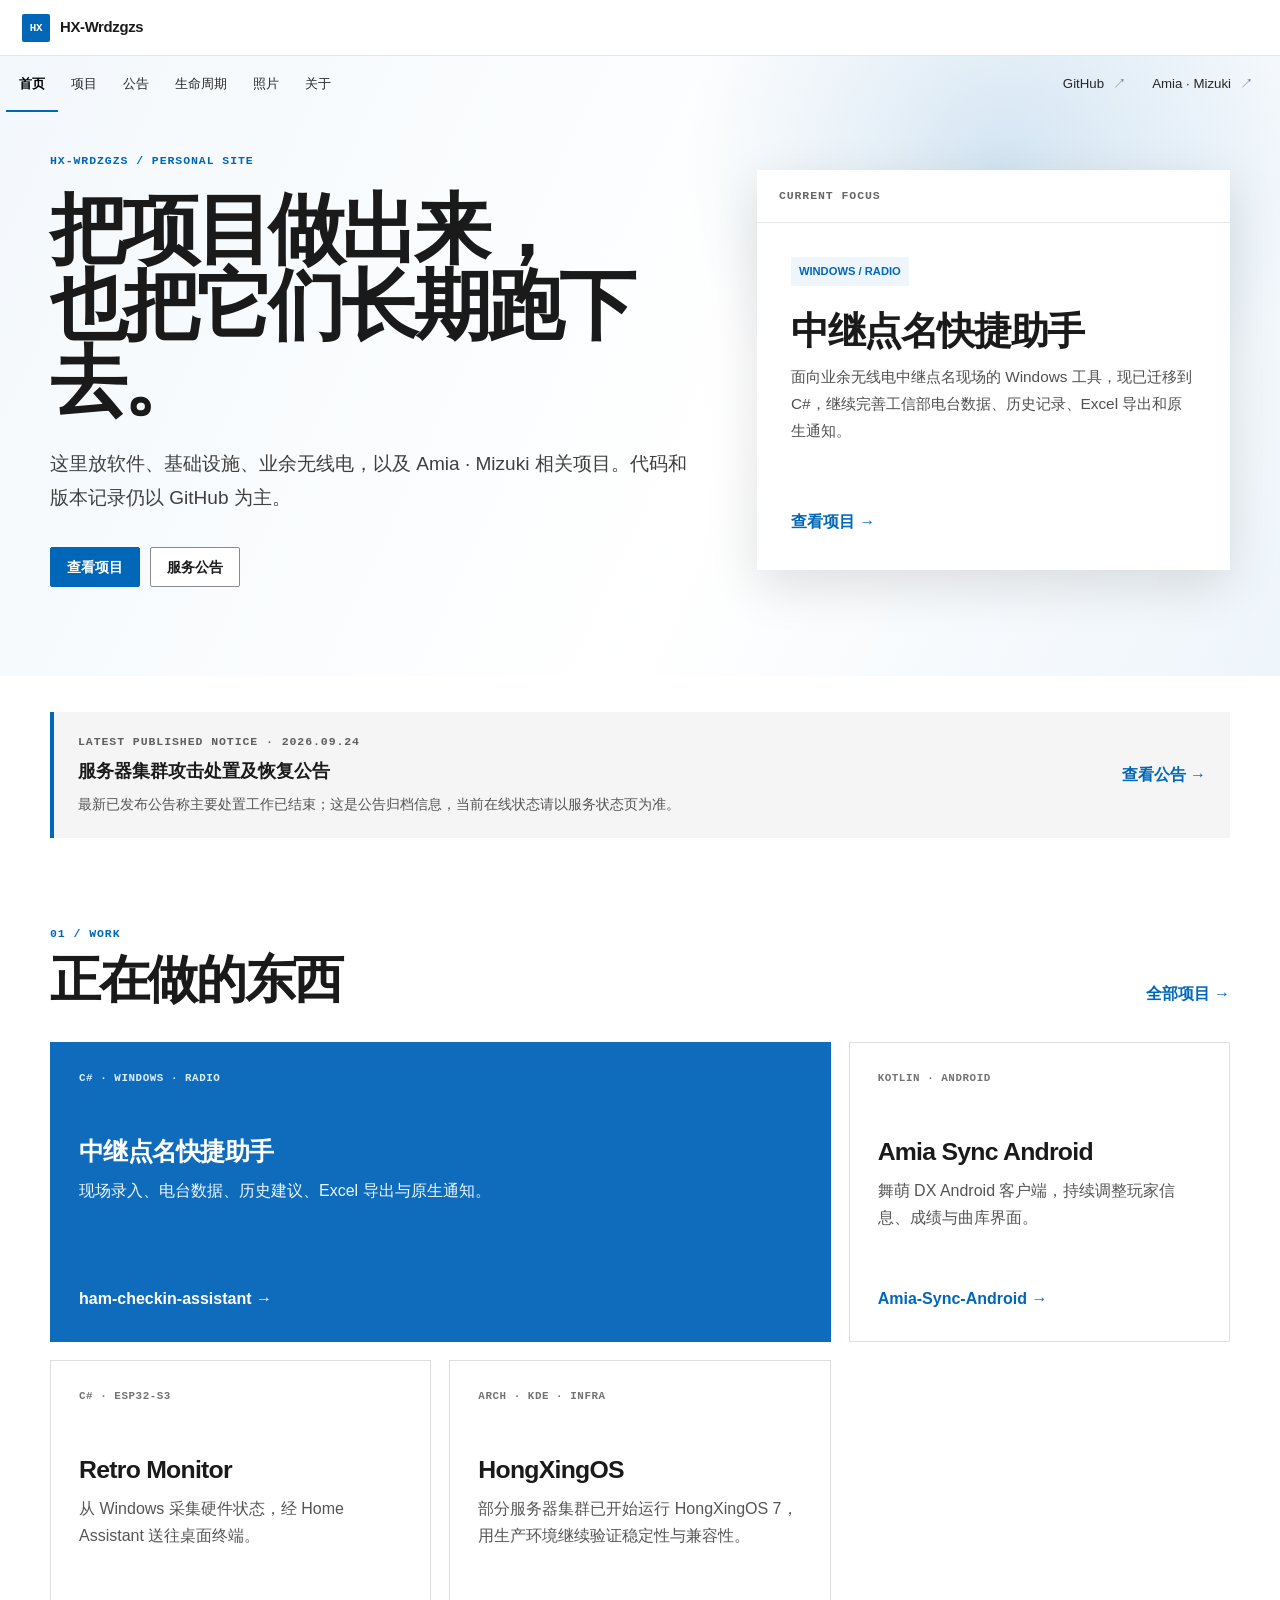
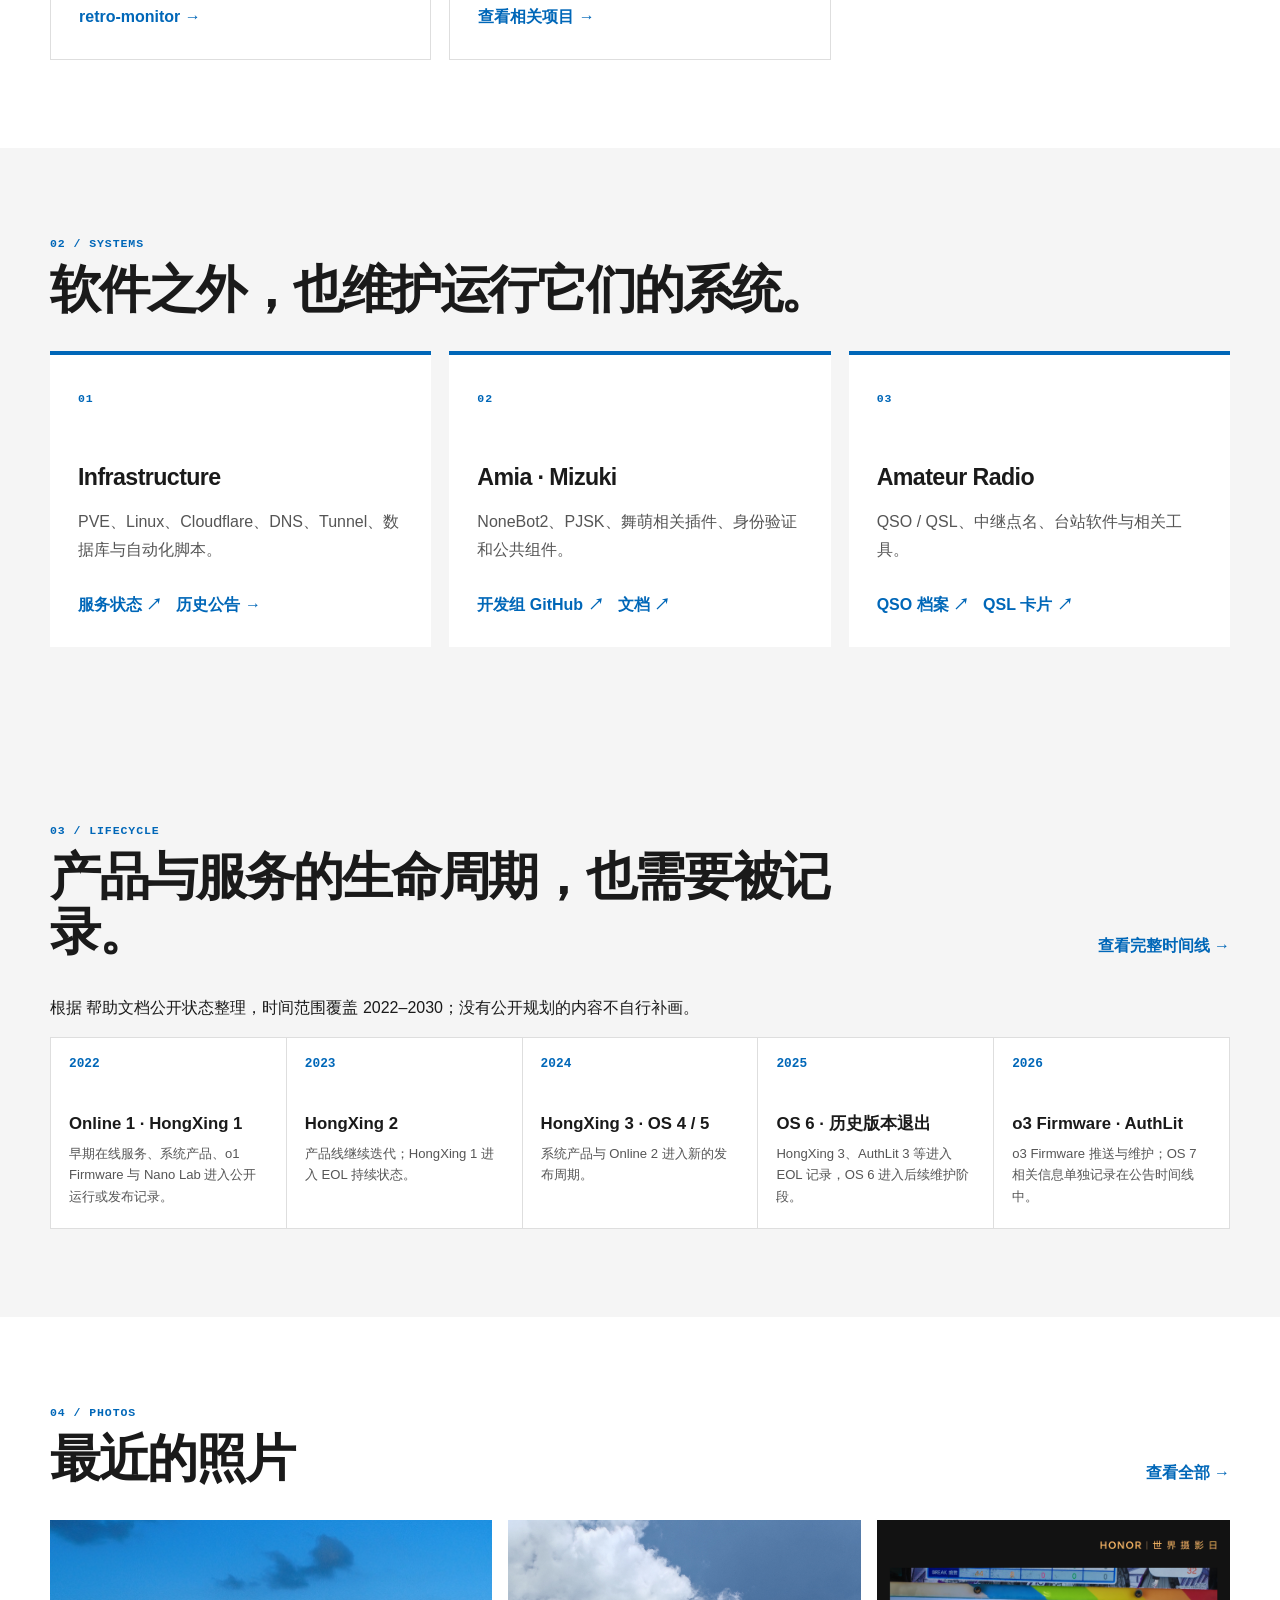
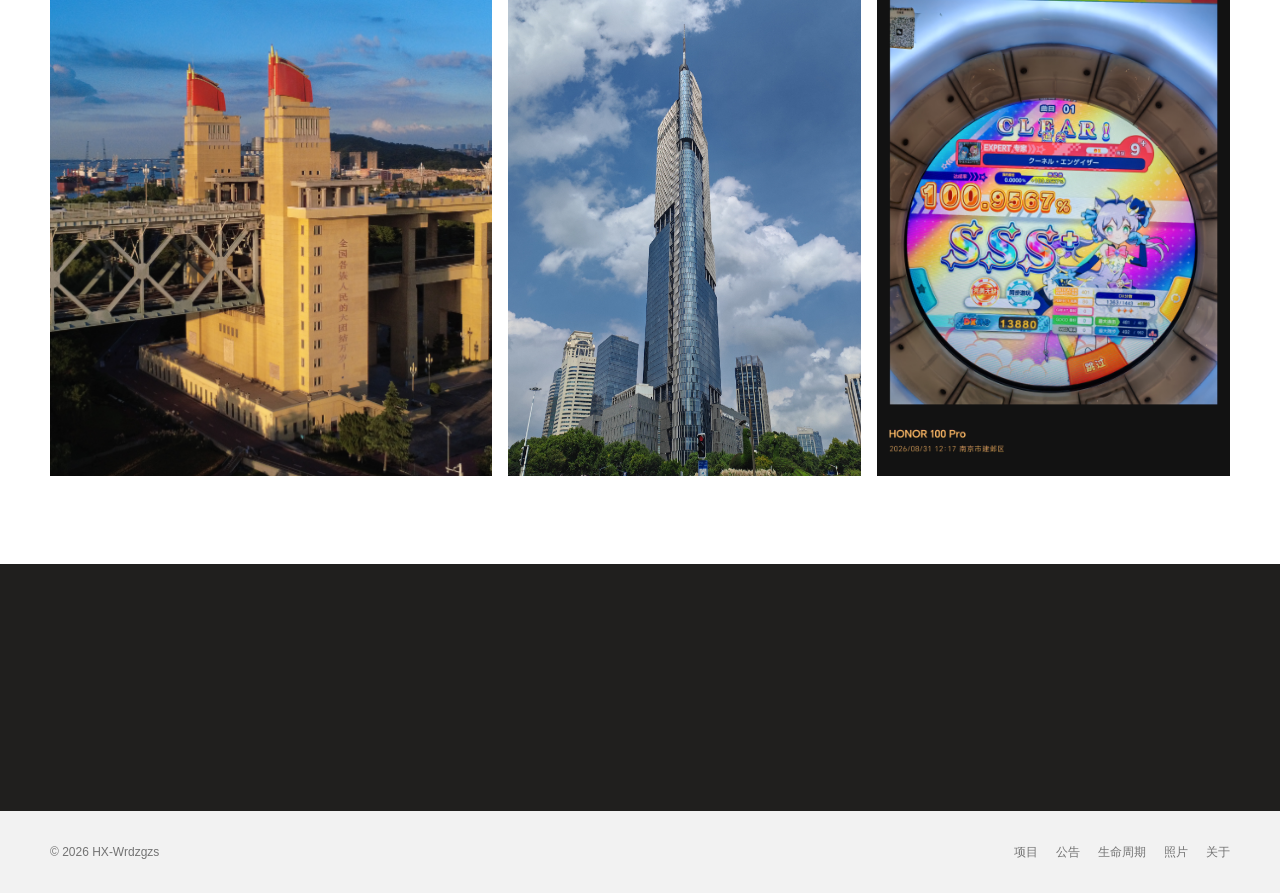
==== commit e90dca9c: "feat: add lifecycle timeline and production-domain metadata" ====
--- a/index.html
+++ b/index.html
@@ -5,10 +5,14 @@
   <meta name="viewport" content="width=device-width,initial-scale=1" />
   <meta name="theme-color" content="#ffffff" />
   <meta name="description" content="HX-Wrdzgzs 的个人主页：软件、基础设施、业余无线电与 Amia · Mizuki。" />
-  <title>HX-Wrdzgzs · Home</title>
-  <link rel="stylesheet" href="./home.css?v=20260927-1" />
-  <link rel="stylesheet" href="./layout.css?v=20260927-1" data-hx-layout />
-  <link rel="stylesheet" href="./fluent.css?v=20260927-1" data-hx-fluent />
+  <title>HX-Wrdzgzs · HongXing</title>
+  <link rel="canonical" href="https://hx.mizuki.top/" />
+  <meta property="og:title" content="HX-Wrdzgzs · HongXing" />
+  <meta property="og:description" content="HongXing 项目、服务、基础设施与相关开发记录。" />
+  <meta property="og:url" content="https://hx.mizuki.top/" />
+  <link rel="stylesheet" href="./home.css?v=20260927-2" />
+  <link rel="stylesheet" href="./layout.css?v=20260927-2" data-hx-layout />
+  <link rel="stylesheet" href="./fluent.css?v=20260927-2" data-hx-fluent />
 </head>
 <body>
   <aside class="site-sidebar" aria-label="网站菜单">
@@ -23,6 +27,7 @@
           <a class="sidebar-link" href="./index.html" aria-current="page"><span class="sidebar-icon">⌂</span><span>首页</span></a>
           <a class="sidebar-link" href="./projects.html"><span class="sidebar-icon">&lt;&gt;</span><span>项目</span></a>
           <a class="sidebar-link" href="./notices.html"><span class="sidebar-icon">!</span><span>公告</span></a>
+          <a class="sidebar-link" href="./lifecycle.html"><span class="sidebar-icon">T</span><span>生命周期</span></a>
           <a class="sidebar-link" href="./photos.html"><span class="sidebar-icon">▧</span><span>照片</span></a>
           <a class="sidebar-link" href="./about.html"><span class="sidebar-icon">i</span><span>关于</span></a>
         </nav>
@@ -71,9 +76,9 @@
       <section class="ms-alert-wrap app-shell reveal" aria-label="服务公告">
         <a class="ms-alert" href="./notices.html">
           <div>
-            <span class="ms-alert-label">SERVICE ADVISORY · 2026.09.24</span>
+            <span class="ms-alert-label">LATEST PUBLISHED NOTICE · 2026.09.24</span>
             <strong>服务器集群攻击处置及恢复公告</strong>
-            <p>公告记录显示：所有服务器集群已重新开放；除 Amia ALL SRV 外，其余主要服务均已恢复运行，Amia ALL SRV 于当晚起陆续恢复。</p>
+            <p>最新已发布公告称主要处置工作已结束；这是公告归档信息，当前在线状态请以服务状态页为准。</p>
           </div>
           <span class="ms-alert-action">查看公告 →</span>
         </a>
@@ -155,10 +160,31 @@
         </div>
       </section>
 
+
+      <section class="ms-section ms-section-soft reveal">
+        <div class="app-shell">
+          <div class="ms-section-head">
+            <div>
+              <span>03 / LIFECYCLE</span>
+              <h2>产品与服务的生命周期，也需要被记录。</h2>
+            </div>
+            <a href="./lifecycle.html">查看完整时间线 →</a>
+          </div>
+          <p class="ms-section-intro">根据 <a href="https://help.mizuki.top/status" target="_blank" rel="noreferrer">帮助文档公开状态</a>整理，时间范围覆盖 2022–2030；没有公开规划的内容不自行补画。</p>
+          <div class="ms-lifecycle-preview">
+            <article><time>2022</time><h3>Online 1 · HongXing 1</h3><p>早期在线服务、系统产品、o1 Firmware 与 Nano Lab 进入公开运行或发布记录。</p></article>
+            <article><time>2023</time><h3>HongXing 2</h3><p>产品线继续迭代；HongXing 1 进入 EOL 持续状态。</p></article>
+            <article><time>2024</time><h3>HongXing 3 · OS 4 / 5</h3><p>系统产品与 Online 2 进入新的发布周期。</p></article>
+            <article><time>2025</time><h3>OS 6 · 历史版本退出</h3><p>HongXing 3、AuthLit 3 等进入 EOL 记录，OS 6 进入后续维护阶段。</p></article>
+            <article><time>2026</time><h3>o3 Firmware · AuthLit</h3><p>o3 Firmware 推送与维护；OS 7 相关信息单独记录在公告时间线中。</p></article>
+          </div>
+        </div>
+      </section>
+
       <section class="ms-section app-shell reveal">
         <div class="ms-section-head">
           <div>
-            <span>03 / PHOTOS</span>
+            <span>04 / PHOTOS</span>
             <h2>最近的照片</h2>
           </div>
           <a href="./photos.html">查看全部 →</a>
@@ -187,12 +213,13 @@
         <div class="footer-links">
           <a href="./projects.html">项目</a>
           <a href="./notices.html">公告</a>
+          <a href="./lifecycle.html">生命周期</a>
           <a href="./photos.html">照片</a>
           <a href="./about.html">关于</a>
         </div>
       </div>
     </footer>
   </div>
-  <script src="./home.js?v=20260927-1"></script>
+  <script src="./home.js?v=20260927-2"></script>
 </body>
 </html>
--- a/fluent.css
+++ b/fluent.css
@@ -171,4 +171,91 @@
   .ms-cta-inner{align-items:flex-start;flex-direction:column}
   .notice-summary-grid{grid-template-columns:1fr}
   .notice-timeline-item{grid-template-columns:1fr;gap:8px}
-}+}
+/* Lifecycle timeline and source-grounded status page */
+.lifecycle-hero{padding:74px 0 44px;border-bottom:1px solid #dedede}
+.lifecycle-hero-grid{display:grid;grid-template-columns:minmax(0,1fr) 320px;gap:60px;align-items:end}
+.lifecycle-hero h1{margin:0;font-size:clamp(3rem,6vw,5.4rem);font-weight:600;line-height:1;letter-spacing:-.055em}
+.lifecycle-hero p{max-width:800px;margin:22px 0 0;color:#505050;font-size:1.02rem;line-height:1.8}
+.lifecycle-source{padding:24px;border-top:4px solid #0067b8;background:#f5f5f5}
+.lifecycle-source small{display:block;color:#666}
+.lifecycle-source strong{display:block;margin-top:8px;font-size:1.05rem}
+.lifecycle-source p{margin:10px 0 16px;font-size:.84rem;line-height:1.65}
+.lifecycle-source a{color:#0067b8;font-weight:650}
+.lifecycle-section{padding:66px 0}
+.lifecycle-section+.lifecycle-section{border-top:1px solid #dedede}
+.lifecycle-section-head{display:flex;align-items:end;justify-content:space-between;gap:30px;margin-bottom:28px}
+.lifecycle-section-head>div>span{display:block;color:#0067b8;font:650 .7rem/1.4 var(--mono);letter-spacing:.07em}
+.lifecycle-section-head h2{margin:8px 0 0;font-size:clamp(2rem,3.7vw,3.2rem);font-weight:600;letter-spacing:-.04em}
+.lifecycle-section-head>p{max-width:440px;margin:0;color:#666;line-height:1.7;font-size:.9rem}
+.lifecycle-section-head>a{color:#0067b8;font-weight:650;white-space:nowrap}
+.lifecycle-panel{border:1px solid #dedede;background:#fff}
+.lifecycle-panel-head{display:flex;align-items:flex-start;justify-content:space-between;gap:30px;padding:24px;border-bottom:1px solid #dedede;background:#fafafa}
+.lifecycle-panel-kicker{display:block;color:#666;font:650 .7rem/1.4 var(--mono);letter-spacing:.07em}
+.lifecycle-panel-head h3{margin:10px 0 0;font-size:1.55rem;letter-spacing:-.03em}
+.lifecycle-legend{display:flex;flex-wrap:wrap;justify-content:flex-end;gap:8px 16px;max-width:540px;color:#666;font-size:.76rem}
+.lifecycle-legend span{display:inline-flex;align-items:center;gap:6px;white-space:nowrap}
+.lifecycle-key{width:12px;height:12px;display:inline-block;border-radius:2px;background:#20a868}
+.lifecycle-key.rollout{background:#107c10}
+.lifecycle-key.semi{background:#7890a9}
+.lifecycle-key.phase{background:#28a745}
+.lifecycle-key.planning{background:#f39c12}
+.lifecycle-key.eol{background:#d83b01}
+.lifecycle-chart-scroll{overflow-x:auto;overscroll-behavior-x:contain}
+.lifecycle-chart{min-width:1120px;padding-bottom:12px}
+.lifecycle-axis-row,.lifecycle-row{display:grid;grid-template-columns:220px minmax(0,1fr)}
+.lifecycle-axis-row{border-bottom:1px solid #dedede;background:#fff}
+.lifecycle-name-axis{padding:18px 16px;color:#666;font-weight:650}
+.lifecycle-year-axis{display:grid;grid-template-columns:repeat(9,minmax(0,1fr));position:relative;min-height:54px}
+.lifecycle-year-axis span{display:flex;align-items:flex-end;padding:0 8px 14px;border-left:1px solid #ededed;color:#666;font:650 .8rem/1 var(--mono)}
+.lifecycle-group-row{padding:10px 16px;background:#f5f5f5;border-top:1px solid #dedede;border-bottom:1px solid #dedede;color:#666;font-weight:650}
+.lifecycle-row{min-height:58px;border-bottom:1px solid #ededed}
+.lifecycle-name{display:flex;align-items:center;padding:12px 16px}
+.lifecycle-name strong{font-size:.9rem}
+.lifecycle-track{display:grid;grid-template-columns:repeat(9,minmax(0,1fr));grid-template-rows:minmax(28px,auto) 19px;align-content:center;gap:3px;position:relative;padding:8px 0;background:repeating-linear-gradient(to right,transparent 0,transparent calc(11.111111% - 1px),#f0f0f0 calc(11.111111% - 1px),#f0f0f0 11.111111%)}
+.lifecycle-segment{grid-row:1;display:flex;align-items:center;min-width:0;padding:0 9px;border-radius:12px;color:#fff;font-size:.72rem;font-weight:650;white-space:nowrap;overflow:hidden;text-overflow:ellipsis}
+.lifecycle-segment.active{background:#20a868}
+.lifecycle-segment.rollout{background:#107c10}
+.lifecycle-segment.semi{background:#7890a9}
+.lifecycle-segment.phase{background:#28a745}
+.lifecycle-segment.planning{background:#f39c12}
+.lifecycle-segment.eol{background:#d83b01}
+.lifecycle-milestone{grid-row:2;position:relative;display:block;padding-left:9px;color:#666;font-size:.64rem;line-height:19px;white-space:nowrap}
+.lifecycle-milestone:before{content:"";position:absolute;left:2px;top:3px;width:7px;height:7px;border:2px solid #0067b8;border-radius:50%;background:#fff}
+.col-1{grid-column:1}.col-2{grid-column:2}.col-3{grid-column:3}.col-4{grid-column:4}.col-5{grid-column:5}.col-6{grid-column:6}.col-7{grid-column:7}.col-8{grid-column:8}.col-9{grid-column:9}
+.col-2-4{grid-column:2 / span 3}.col-2-9{grid-column:2 / -1}.col-3-4{grid-column:3 / span 2}.col-3-5{grid-column:3 / span 3}.col-4-9{grid-column:4 / -1}.col-5-6{grid-column:5 / span 2}.col-5-9{grid-column:5 / -1}.col-1-4{grid-column:1 / span 4}
+.lifecycle-notes-grid{display:grid;grid-template-columns:repeat(4,minmax(0,1fr));gap:14px}
+.lifecycle-note{min-height:210px;padding:22px;border:1px solid #dedede;background:#fff}
+.lifecycle-note-number{color:#0067b8;font:650 .8rem/1 var(--mono)}
+.lifecycle-note h3{margin:48px 0 10px;font-size:1.15rem}
+.lifecycle-note p{margin:0;color:#555;line-height:1.72;font-size:.9rem}
+.lifecycle-year-list{border-top:1px solid #dedede}
+.lifecycle-year-list article{display:grid;grid-template-columns:120px 1fr;gap:26px;padding:22px 0;border-bottom:1px solid #dedede}
+.lifecycle-year-list time{color:#0067b8;font:650 1rem/1.5 var(--mono)}
+.lifecycle-year-list h3{margin:0 0 6px;font-size:1.08rem}
+.lifecycle-year-list p{margin:0;color:#555;line-height:1.7}
+.notice-bridge{padding:0 0 66px}
+.notice-bridge-inner{display:flex;align-items:center;justify-content:space-between;gap:24px;padding:22px 24px;border-left:4px solid #0067b8;background:#f5f5f5}
+.notice-bridge-inner strong{display:block;font-size:1rem}
+.notice-bridge-inner p{margin:6px 0 0;color:#666;font-size:.88rem;line-height:1.65}
+.notice-bridge-inner a{flex:0 0 auto;color:#0067b8;font-weight:650}
+.ms-lifecycle-preview{display:grid;grid-template-columns:repeat(5,minmax(0,1fr));border-top:1px solid #dedede;border-left:1px solid #dedede}
+.ms-lifecycle-preview article{min-height:190px;padding:20px 18px;border-right:1px solid #dedede;border-bottom:1px solid #dedede;background:#fff}
+.ms-lifecycle-preview time{display:block;color:#0067b8;font:650 .8rem/1 var(--mono)}
+.ms-lifecycle-preview h3{margin:42px 0 8px;font-size:1.05rem;line-height:1.3}
+.ms-lifecycle-preview p{margin:0;color:#555;font-size:.82rem;line-height:1.65}
+@media(max-width:900px){
+  .lifecycle-hero-grid{grid-template-columns:1fr;gap:28px}
+  .lifecycle-panel-head{flex-direction:column}
+  .lifecycle-legend{justify-content:flex-start;max-width:none}
+  .lifecycle-notes-grid{grid-template-columns:1fr 1fr}
+  .ms-lifecycle-preview{grid-template-columns:repeat(2,minmax(0,1fr))}
+}
+@media(max-width:620px){
+  .lifecycle-section{padding:54px 0}
+  .lifecycle-section-head{align-items:flex-start;flex-direction:column}
+  .lifecycle-year-list article{grid-template-columns:1fr;gap:7px}
+  .lifecycle-notes-grid{grid-template-columns:1fr}
+  .notice-bridge-inner{align-items:flex-start;flex-direction:column}
+  .ms-lifecycle-preview{grid-template-columns:1fr}
+}
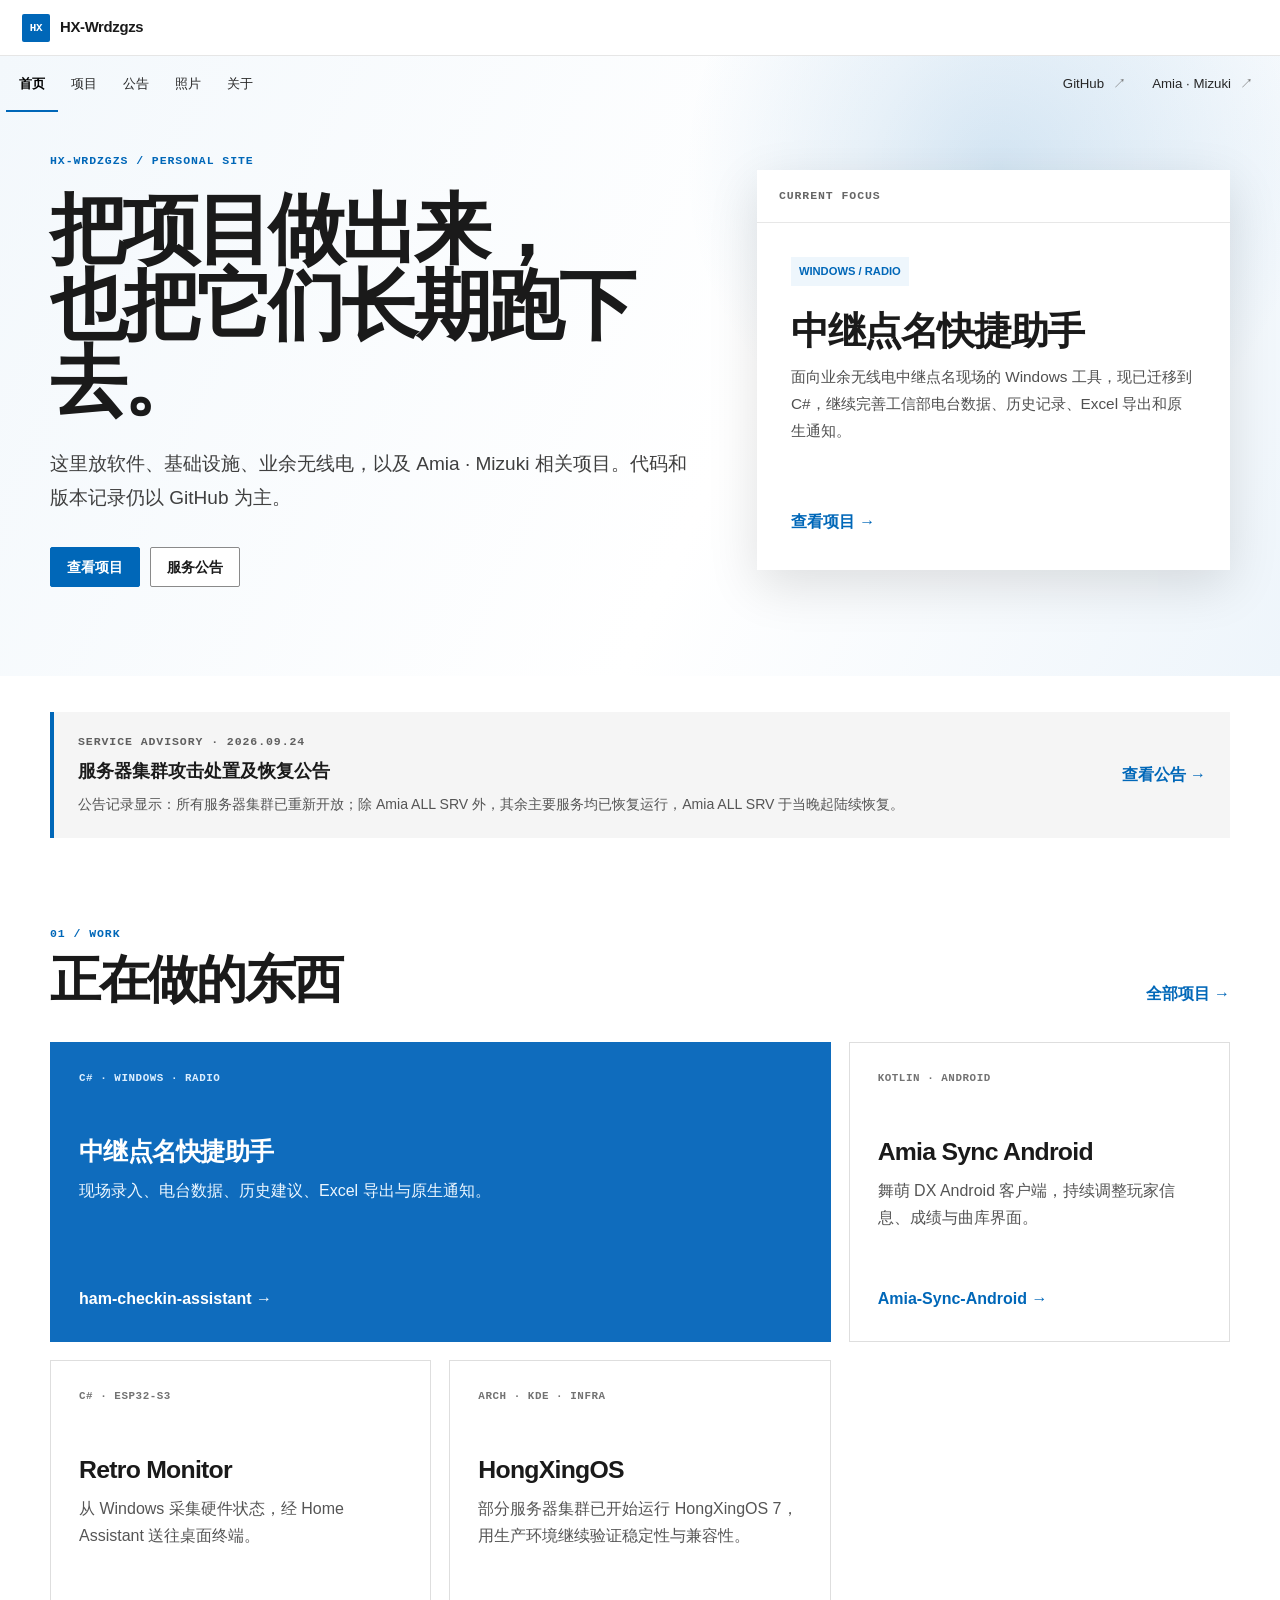
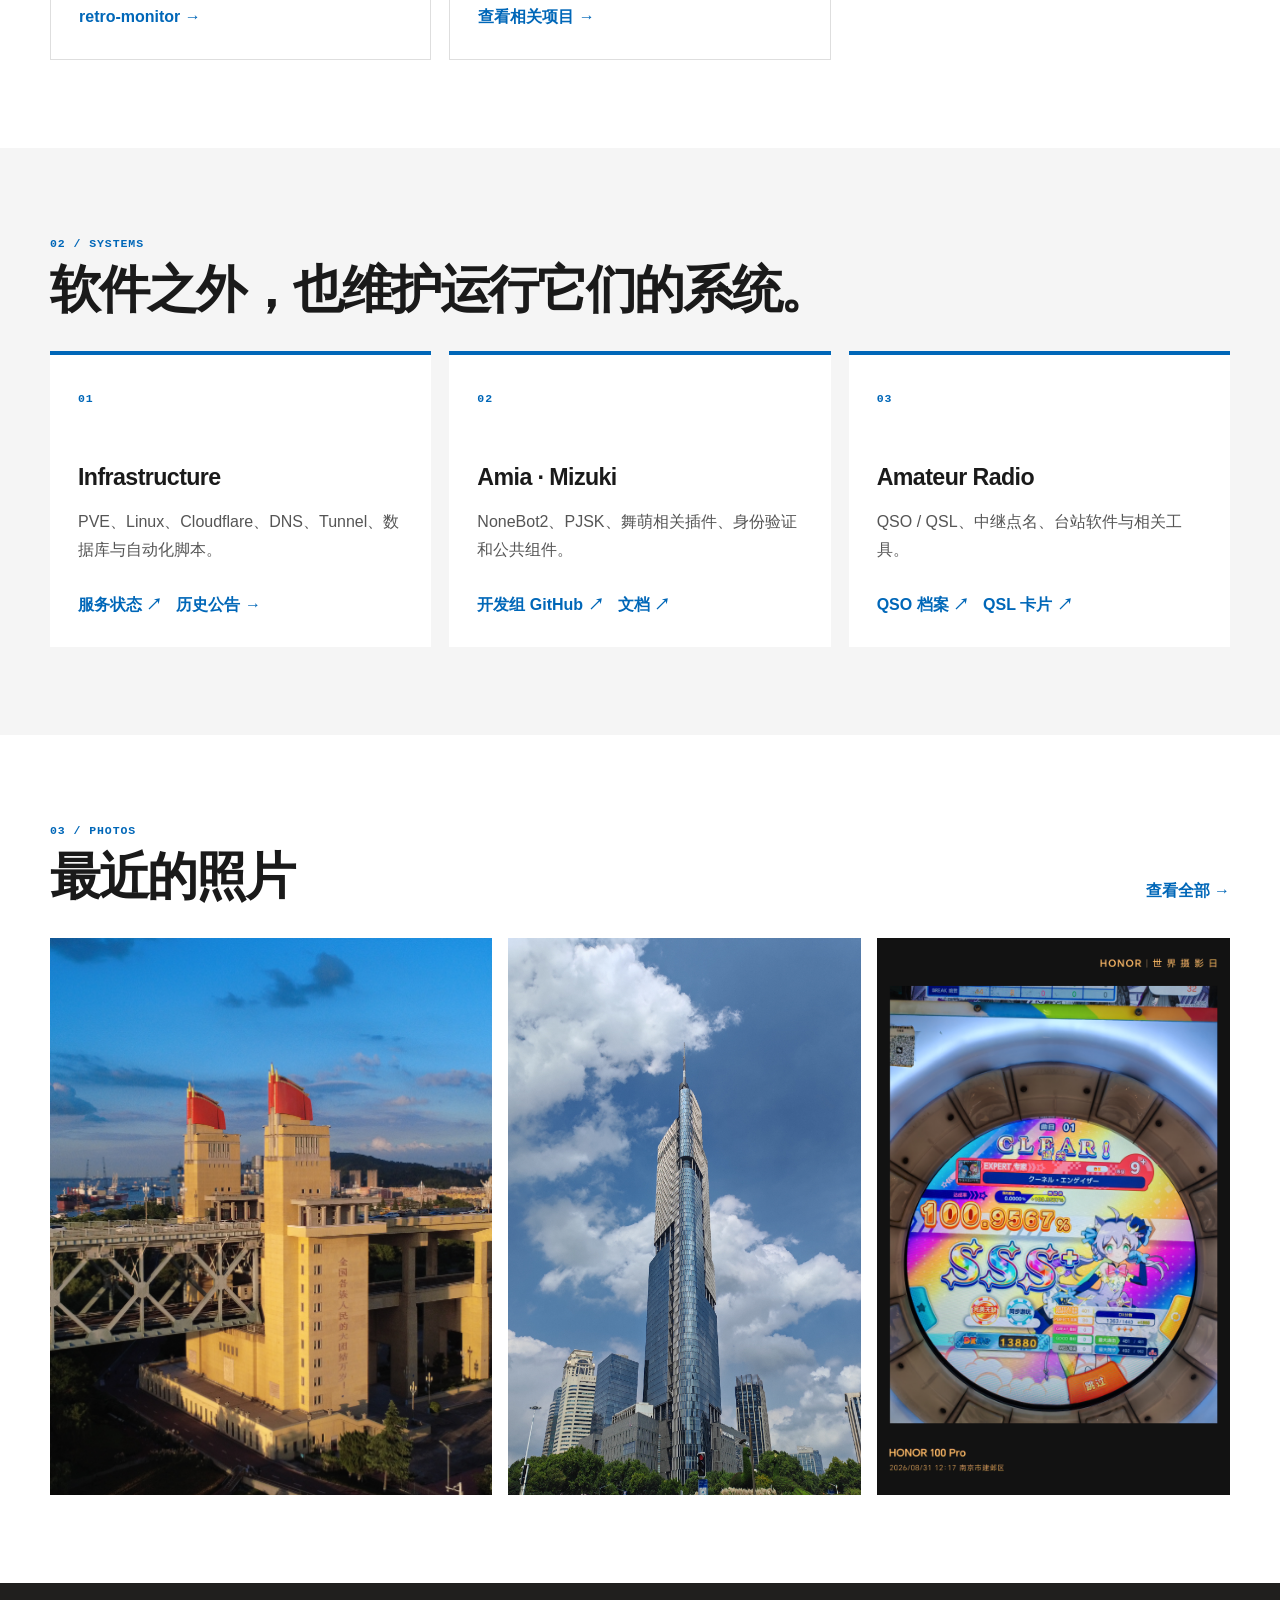
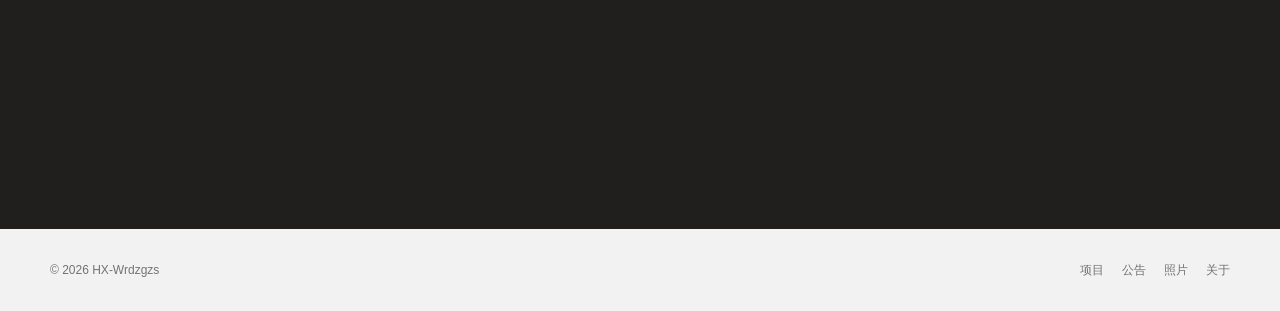
==== commit 2bdf7b32: "revert: restore homepages before deployment-specific edits" ====
--- a/index.html
+++ b/index.html
@@ -5,14 +5,10 @@
   <meta name="viewport" content="width=device-width,initial-scale=1" />
   <meta name="theme-color" content="#ffffff" />
   <meta name="description" content="HX-Wrdzgzs 的个人主页：软件、基础设施、业余无线电与 Amia · Mizuki。" />
-  <title>HX-Wrdzgzs · HongXing</title>
-  <link rel="canonical" href="https://hx.mizuki.top/" />
-  <meta property="og:title" content="HX-Wrdzgzs · HongXing" />
-  <meta property="og:description" content="HongXing 项目、服务、基础设施与相关开发记录。" />
-  <meta property="og:url" content="https://hx.mizuki.top/" />
-  <link rel="stylesheet" href="./home.css?v=20260927-2" />
-  <link rel="stylesheet" href="./layout.css?v=20260927-2" data-hx-layout />
-  <link rel="stylesheet" href="./fluent.css?v=20260927-2" data-hx-fluent />
+  <title>HX-Wrdzgzs · Home</title>
+  <link rel="stylesheet" href="./home.css?v=20260927-1" />
+  <link rel="stylesheet" href="./layout.css?v=20260927-1" data-hx-layout />
+  <link rel="stylesheet" href="./fluent.css?v=20260927-1" data-hx-fluent />
 </head>
 <body>
   <aside class="site-sidebar" aria-label="网站菜单">
@@ -27,7 +23,6 @@
           <a class="sidebar-link" href="./index.html" aria-current="page"><span class="sidebar-icon">⌂</span><span>首页</span></a>
           <a class="sidebar-link" href="./projects.html"><span class="sidebar-icon">&lt;&gt;</span><span>项目</span></a>
           <a class="sidebar-link" href="./notices.html"><span class="sidebar-icon">!</span><span>公告</span></a>
-          <a class="sidebar-link" href="./lifecycle.html"><span class="sidebar-icon">T</span><span>生命周期</span></a>
           <a class="sidebar-link" href="./photos.html"><span class="sidebar-icon">▧</span><span>照片</span></a>
           <a class="sidebar-link" href="./about.html"><span class="sidebar-icon">i</span><span>关于</span></a>
         </nav>
@@ -76,9 +71,9 @@
       <section class="ms-alert-wrap app-shell reveal" aria-label="服务公告">
         <a class="ms-alert" href="./notices.html">
           <div>
-            <span class="ms-alert-label">LATEST PUBLISHED NOTICE · 2026.09.24</span>
+            <span class="ms-alert-label">SERVICE ADVISORY · 2026.09.24</span>
             <strong>服务器集群攻击处置及恢复公告</strong>
-            <p>最新已发布公告称主要处置工作已结束；这是公告归档信息，当前在线状态请以服务状态页为准。</p>
+            <p>公告记录显示：所有服务器集群已重新开放；除 Amia ALL SRV 外，其余主要服务均已恢复运行，Amia ALL SRV 于当晚起陆续恢复。</p>
           </div>
           <span class="ms-alert-action">查看公告 →</span>
         </a>
@@ -160,31 +155,10 @@
         </div>
       </section>
 
-
-      <section class="ms-section ms-section-soft reveal">
-        <div class="app-shell">
-          <div class="ms-section-head">
-            <div>
-              <span>03 / LIFECYCLE</span>
-              <h2>产品与服务的生命周期，也需要被记录。</h2>
-            </div>
-            <a href="./lifecycle.html">查看完整时间线 →</a>
-          </div>
-          <p class="ms-section-intro">根据 <a href="https://help.mizuki.top/status" target="_blank" rel="noreferrer">帮助文档公开状态</a>整理，时间范围覆盖 2022–2030；没有公开规划的内容不自行补画。</p>
-          <div class="ms-lifecycle-preview">
-            <article><time>2022</time><h3>Online 1 · HongXing 1</h3><p>早期在线服务、系统产品、o1 Firmware 与 Nano Lab 进入公开运行或发布记录。</p></article>
-            <article><time>2023</time><h3>HongXing 2</h3><p>产品线继续迭代；HongXing 1 进入 EOL 持续状态。</p></article>
-            <article><time>2024</time><h3>HongXing 3 · OS 4 / 5</h3><p>系统产品与 Online 2 进入新的发布周期。</p></article>
-            <article><time>2025</time><h3>OS 6 · 历史版本退出</h3><p>HongXing 3、AuthLit 3 等进入 EOL 记录，OS 6 进入后续维护阶段。</p></article>
-            <article><time>2026</time><h3>o3 Firmware · AuthLit</h3><p>o3 Firmware 推送与维护；OS 7 相关信息单独记录在公告时间线中。</p></article>
-          </div>
-        </div>
-      </section>
-
       <section class="ms-section app-shell reveal">
         <div class="ms-section-head">
           <div>
-            <span>04 / PHOTOS</span>
+            <span>03 / PHOTOS</span>
             <h2>最近的照片</h2>
           </div>
           <a href="./photos.html">查看全部 →</a>
@@ -213,13 +187,12 @@
         <div class="footer-links">
           <a href="./projects.html">项目</a>
           <a href="./notices.html">公告</a>
-          <a href="./lifecycle.html">生命周期</a>
           <a href="./photos.html">照片</a>
           <a href="./about.html">关于</a>
         </div>
       </div>
     </footer>
   </div>
-  <script src="./home.js?v=20260927-2"></script>
+  <script src="./home.js?v=20260927-1"></script>
 </body>
 </html>
--- a/fluent.css
+++ b/fluent.css
@@ -171,91 +171,4 @@
   .ms-cta-inner{align-items:flex-start;flex-direction:column}
   .notice-summary-grid{grid-template-columns:1fr}
   .notice-timeline-item{grid-template-columns:1fr;gap:8px}
-}
-/* Lifecycle timeline and source-grounded status page */
-.lifecycle-hero{padding:74px 0 44px;border-bottom:1px solid #dedede}
-.lifecycle-hero-grid{display:grid;grid-template-columns:minmax(0,1fr) 320px;gap:60px;align-items:end}
-.lifecycle-hero h1{margin:0;font-size:clamp(3rem,6vw,5.4rem);font-weight:600;line-height:1;letter-spacing:-.055em}
-.lifecycle-hero p{max-width:800px;margin:22px 0 0;color:#505050;font-size:1.02rem;line-height:1.8}
-.lifecycle-source{padding:24px;border-top:4px solid #0067b8;background:#f5f5f5}
-.lifecycle-source small{display:block;color:#666}
-.lifecycle-source strong{display:block;margin-top:8px;font-size:1.05rem}
-.lifecycle-source p{margin:10px 0 16px;font-size:.84rem;line-height:1.65}
-.lifecycle-source a{color:#0067b8;font-weight:650}
-.lifecycle-section{padding:66px 0}
-.lifecycle-section+.lifecycle-section{border-top:1px solid #dedede}
-.lifecycle-section-head{display:flex;align-items:end;justify-content:space-between;gap:30px;margin-bottom:28px}
-.lifecycle-section-head>div>span{display:block;color:#0067b8;font:650 .7rem/1.4 var(--mono);letter-spacing:.07em}
-.lifecycle-section-head h2{margin:8px 0 0;font-size:clamp(2rem,3.7vw,3.2rem);font-weight:600;letter-spacing:-.04em}
-.lifecycle-section-head>p{max-width:440px;margin:0;color:#666;line-height:1.7;font-size:.9rem}
-.lifecycle-section-head>a{color:#0067b8;font-weight:650;white-space:nowrap}
-.lifecycle-panel{border:1px solid #dedede;background:#fff}
-.lifecycle-panel-head{display:flex;align-items:flex-start;justify-content:space-between;gap:30px;padding:24px;border-bottom:1px solid #dedede;background:#fafafa}
-.lifecycle-panel-kicker{display:block;color:#666;font:650 .7rem/1.4 var(--mono);letter-spacing:.07em}
-.lifecycle-panel-head h3{margin:10px 0 0;font-size:1.55rem;letter-spacing:-.03em}
-.lifecycle-legend{display:flex;flex-wrap:wrap;justify-content:flex-end;gap:8px 16px;max-width:540px;color:#666;font-size:.76rem}
-.lifecycle-legend span{display:inline-flex;align-items:center;gap:6px;white-space:nowrap}
-.lifecycle-key{width:12px;height:12px;display:inline-block;border-radius:2px;background:#20a868}
-.lifecycle-key.rollout{background:#107c10}
-.lifecycle-key.semi{background:#7890a9}
-.lifecycle-key.phase{background:#28a745}
-.lifecycle-key.planning{background:#f39c12}
-.lifecycle-key.eol{background:#d83b01}
-.lifecycle-chart-scroll{overflow-x:auto;overscroll-behavior-x:contain}
-.lifecycle-chart{min-width:1120px;padding-bottom:12px}
-.lifecycle-axis-row,.lifecycle-row{display:grid;grid-template-columns:220px minmax(0,1fr)}
-.lifecycle-axis-row{border-bottom:1px solid #dedede;background:#fff}
-.lifecycle-name-axis{padding:18px 16px;color:#666;font-weight:650}
-.lifecycle-year-axis{display:grid;grid-template-columns:repeat(9,minmax(0,1fr));position:relative;min-height:54px}
-.lifecycle-year-axis span{display:flex;align-items:flex-end;padding:0 8px 14px;border-left:1px solid #ededed;color:#666;font:650 .8rem/1 var(--mono)}
-.lifecycle-group-row{padding:10px 16px;background:#f5f5f5;border-top:1px solid #dedede;border-bottom:1px solid #dedede;color:#666;font-weight:650}
-.lifecycle-row{min-height:58px;border-bottom:1px solid #ededed}
-.lifecycle-name{display:flex;align-items:center;padding:12px 16px}
-.lifecycle-name strong{font-size:.9rem}
-.lifecycle-track{display:grid;grid-template-columns:repeat(9,minmax(0,1fr));grid-template-rows:minmax(28px,auto) 19px;align-content:center;gap:3px;position:relative;padding:8px 0;background:repeating-linear-gradient(to right,transparent 0,transparent calc(11.111111% - 1px),#f0f0f0 calc(11.111111% - 1px),#f0f0f0 11.111111%)}
-.lifecycle-segment{grid-row:1;display:flex;align-items:center;min-width:0;padding:0 9px;border-radius:12px;color:#fff;font-size:.72rem;font-weight:650;white-space:nowrap;overflow:hidden;text-overflow:ellipsis}
-.lifecycle-segment.active{background:#20a868}
-.lifecycle-segment.rollout{background:#107c10}
-.lifecycle-segment.semi{background:#7890a9}
-.lifecycle-segment.phase{background:#28a745}
-.lifecycle-segment.planning{background:#f39c12}
-.lifecycle-segment.eol{background:#d83b01}
-.lifecycle-milestone{grid-row:2;position:relative;display:block;padding-left:9px;color:#666;font-size:.64rem;line-height:19px;white-space:nowrap}
-.lifecycle-milestone:before{content:"";position:absolute;left:2px;top:3px;width:7px;height:7px;border:2px solid #0067b8;border-radius:50%;background:#fff}
-.col-1{grid-column:1}.col-2{grid-column:2}.col-3{grid-column:3}.col-4{grid-column:4}.col-5{grid-column:5}.col-6{grid-column:6}.col-7{grid-column:7}.col-8{grid-column:8}.col-9{grid-column:9}
-.col-2-4{grid-column:2 / span 3}.col-2-9{grid-column:2 / -1}.col-3-4{grid-column:3 / span 2}.col-3-5{grid-column:3 / span 3}.col-4-9{grid-column:4 / -1}.col-5-6{grid-column:5 / span 2}.col-5-9{grid-column:5 / -1}.col-1-4{grid-column:1 / span 4}
-.lifecycle-notes-grid{display:grid;grid-template-columns:repeat(4,minmax(0,1fr));gap:14px}
-.lifecycle-note{min-height:210px;padding:22px;border:1px solid #dedede;background:#fff}
-.lifecycle-note-number{color:#0067b8;font:650 .8rem/1 var(--mono)}
-.lifecycle-note h3{margin:48px 0 10px;font-size:1.15rem}
-.lifecycle-note p{margin:0;color:#555;line-height:1.72;font-size:.9rem}
-.lifecycle-year-list{border-top:1px solid #dedede}
-.lifecycle-year-list article{display:grid;grid-template-columns:120px 1fr;gap:26px;padding:22px 0;border-bottom:1px solid #dedede}
-.lifecycle-year-list time{color:#0067b8;font:650 1rem/1.5 var(--mono)}
-.lifecycle-year-list h3{margin:0 0 6px;font-size:1.08rem}
-.lifecycle-year-list p{margin:0;color:#555;line-height:1.7}
-.notice-bridge{padding:0 0 66px}
-.notice-bridge-inner{display:flex;align-items:center;justify-content:space-between;gap:24px;padding:22px 24px;border-left:4px solid #0067b8;background:#f5f5f5}
-.notice-bridge-inner strong{display:block;font-size:1rem}
-.notice-bridge-inner p{margin:6px 0 0;color:#666;font-size:.88rem;line-height:1.65}
-.notice-bridge-inner a{flex:0 0 auto;color:#0067b8;font-weight:650}
-.ms-lifecycle-preview{display:grid;grid-template-columns:repeat(5,minmax(0,1fr));border-top:1px solid #dedede;border-left:1px solid #dedede}
-.ms-lifecycle-preview article{min-height:190px;padding:20px 18px;border-right:1px solid #dedede;border-bottom:1px solid #dedede;background:#fff}
-.ms-lifecycle-preview time{display:block;color:#0067b8;font:650 .8rem/1 var(--mono)}
-.ms-lifecycle-preview h3{margin:42px 0 8px;font-size:1.05rem;line-height:1.3}
-.ms-lifecycle-preview p{margin:0;color:#555;font-size:.82rem;line-height:1.65}
-@media(max-width:900px){
-  .lifecycle-hero-grid{grid-template-columns:1fr;gap:28px}
-  .lifecycle-panel-head{flex-direction:column}
-  .lifecycle-legend{justify-content:flex-start;max-width:none}
-  .lifecycle-notes-grid{grid-template-columns:1fr 1fr}
-  .ms-lifecycle-preview{grid-template-columns:repeat(2,minmax(0,1fr))}
-}
-@media(max-width:620px){
-  .lifecycle-section{padding:54px 0}
-  .lifecycle-section-head{align-items:flex-start;flex-direction:column}
-  .lifecycle-year-list article{grid-template-columns:1fr;gap:7px}
-  .lifecycle-notes-grid{grid-template-columns:1fr}
-  .notice-bridge-inner{align-items:flex-start;flex-direction:column}
-  .ms-lifecycle-preview{grid-template-columns:1fr}
-}
+}
